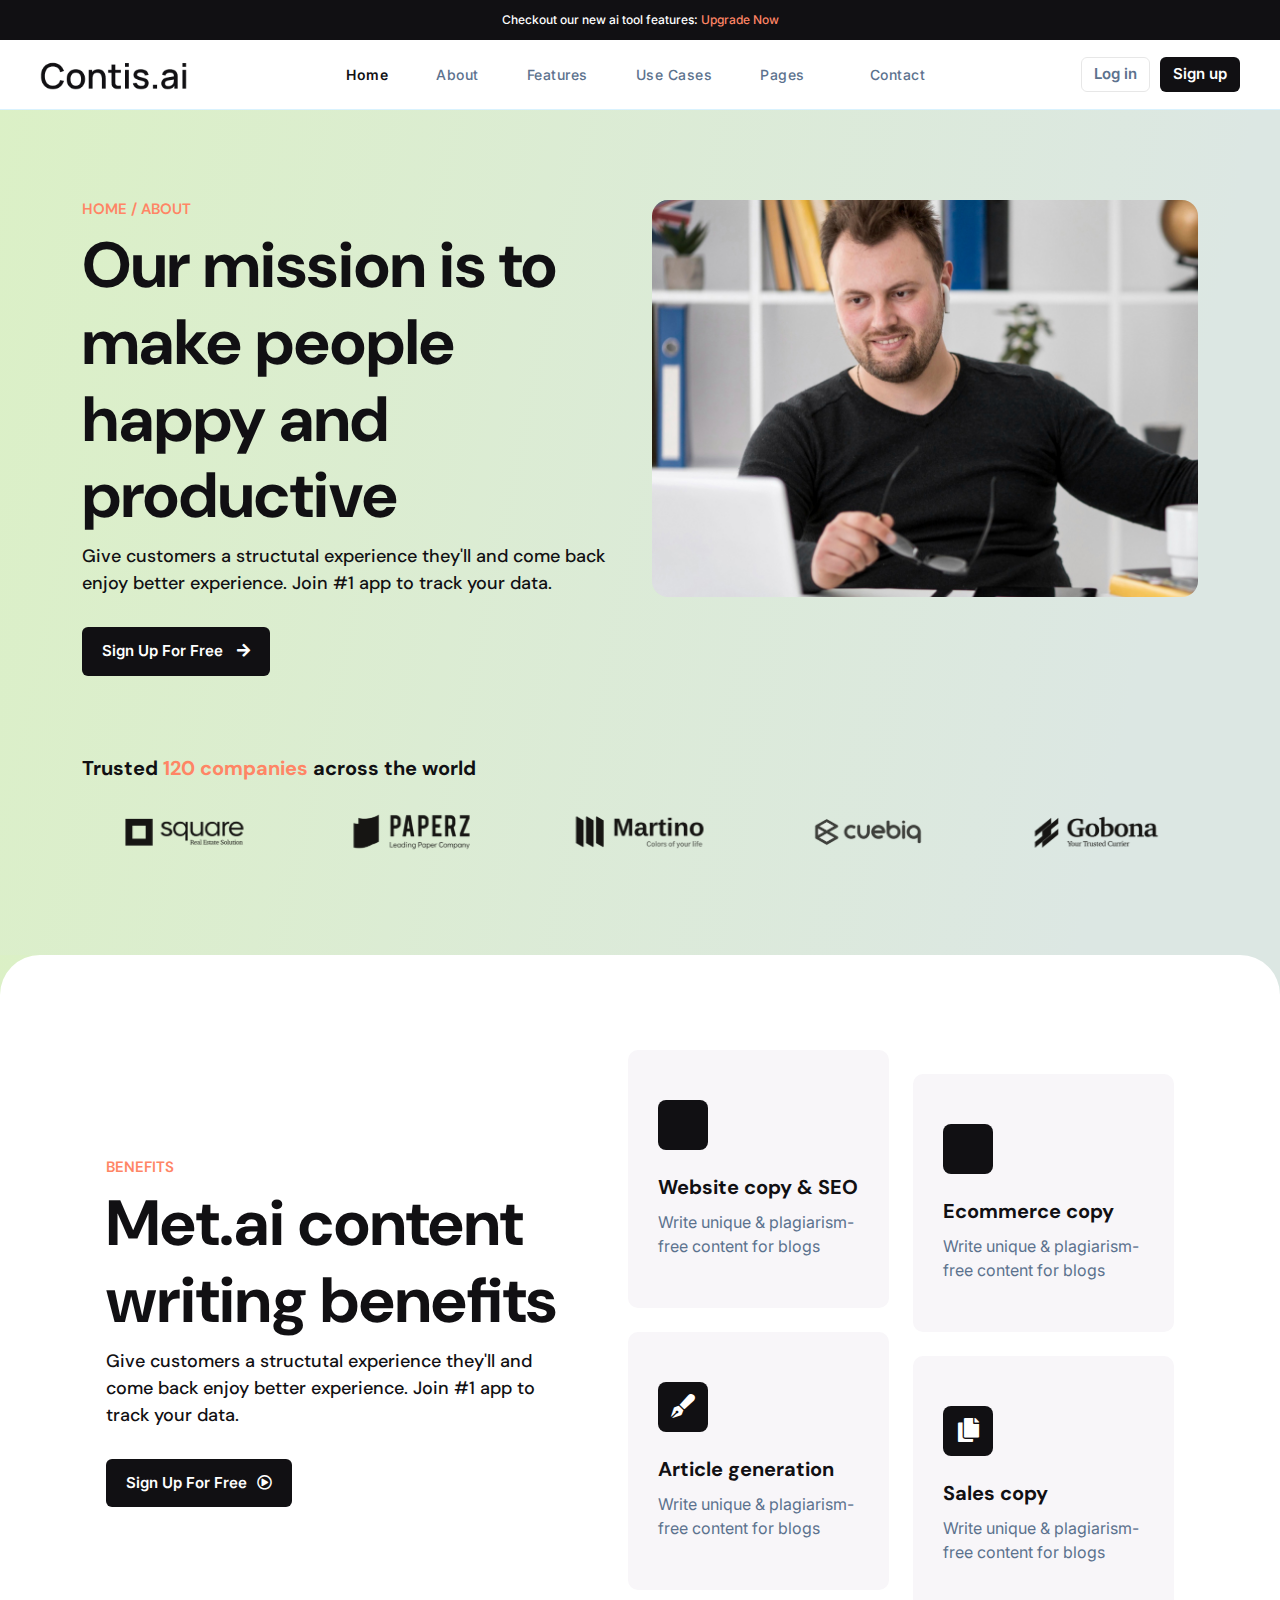
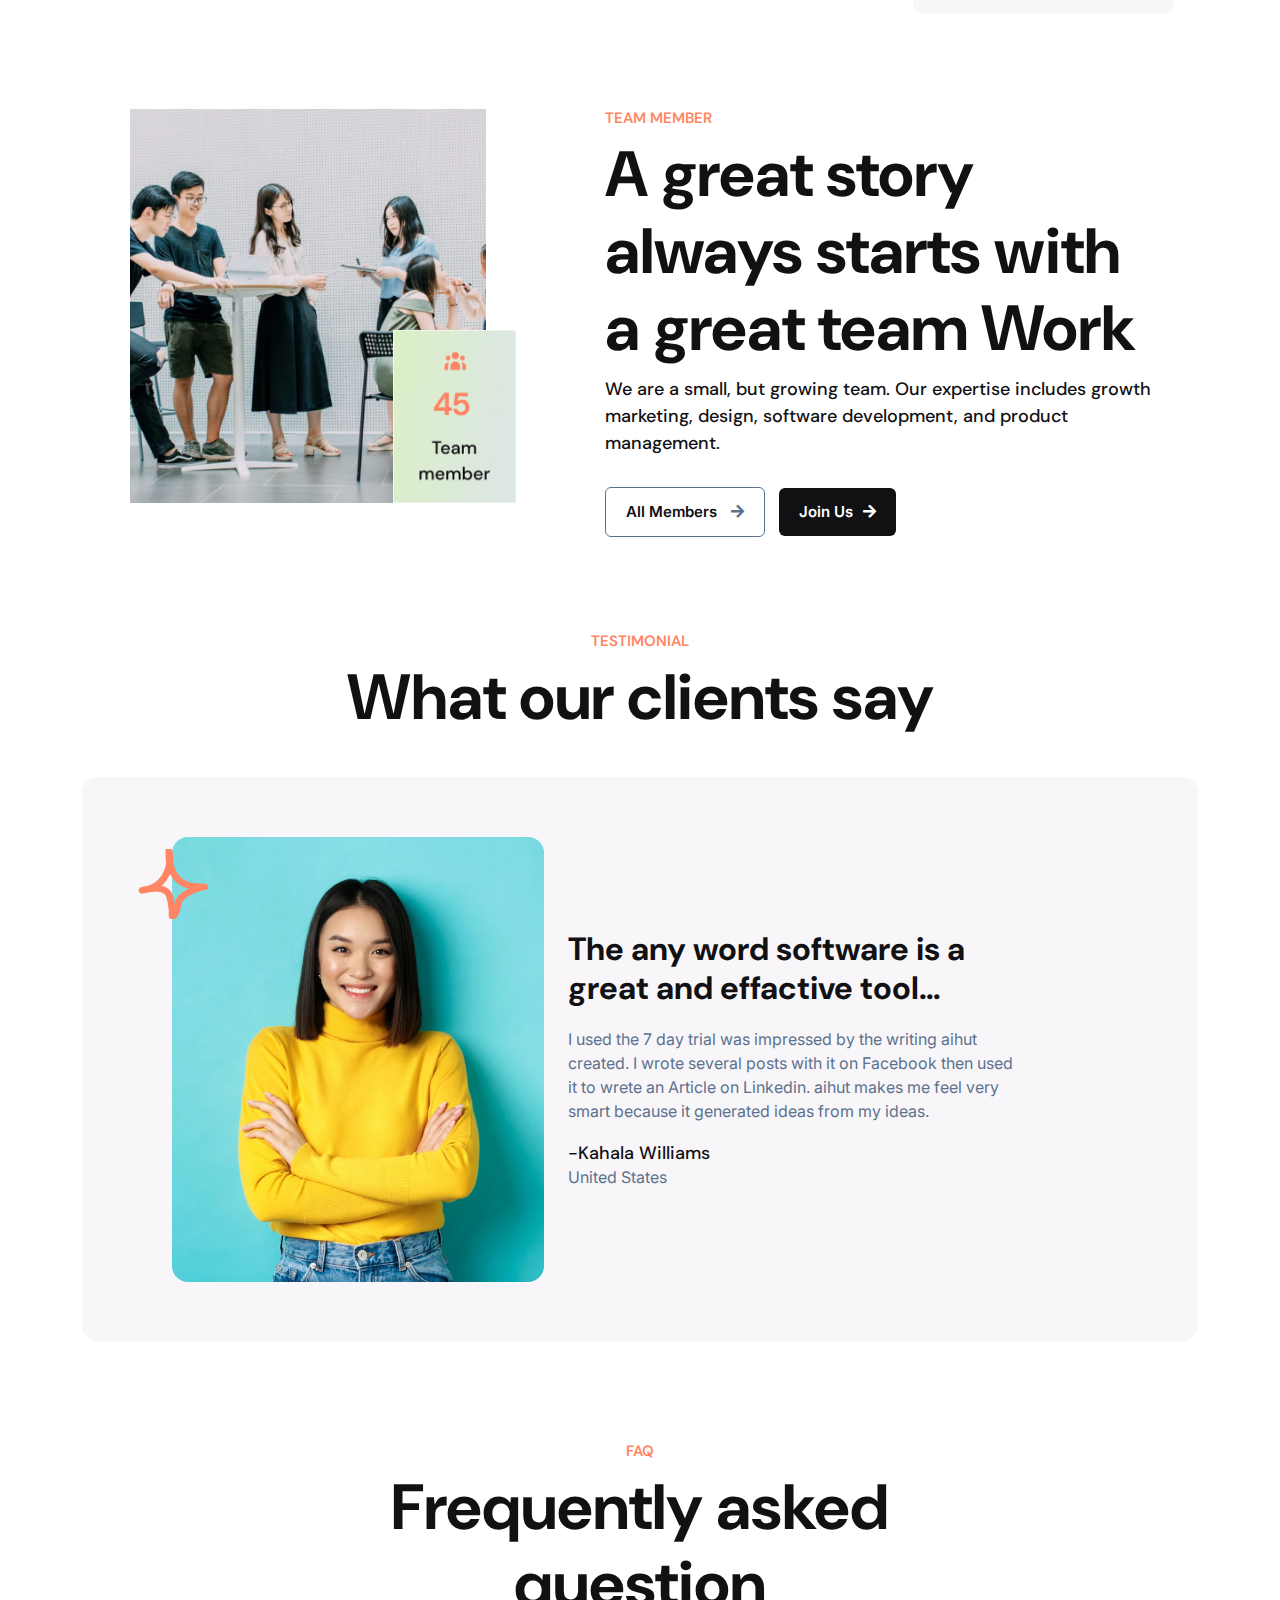
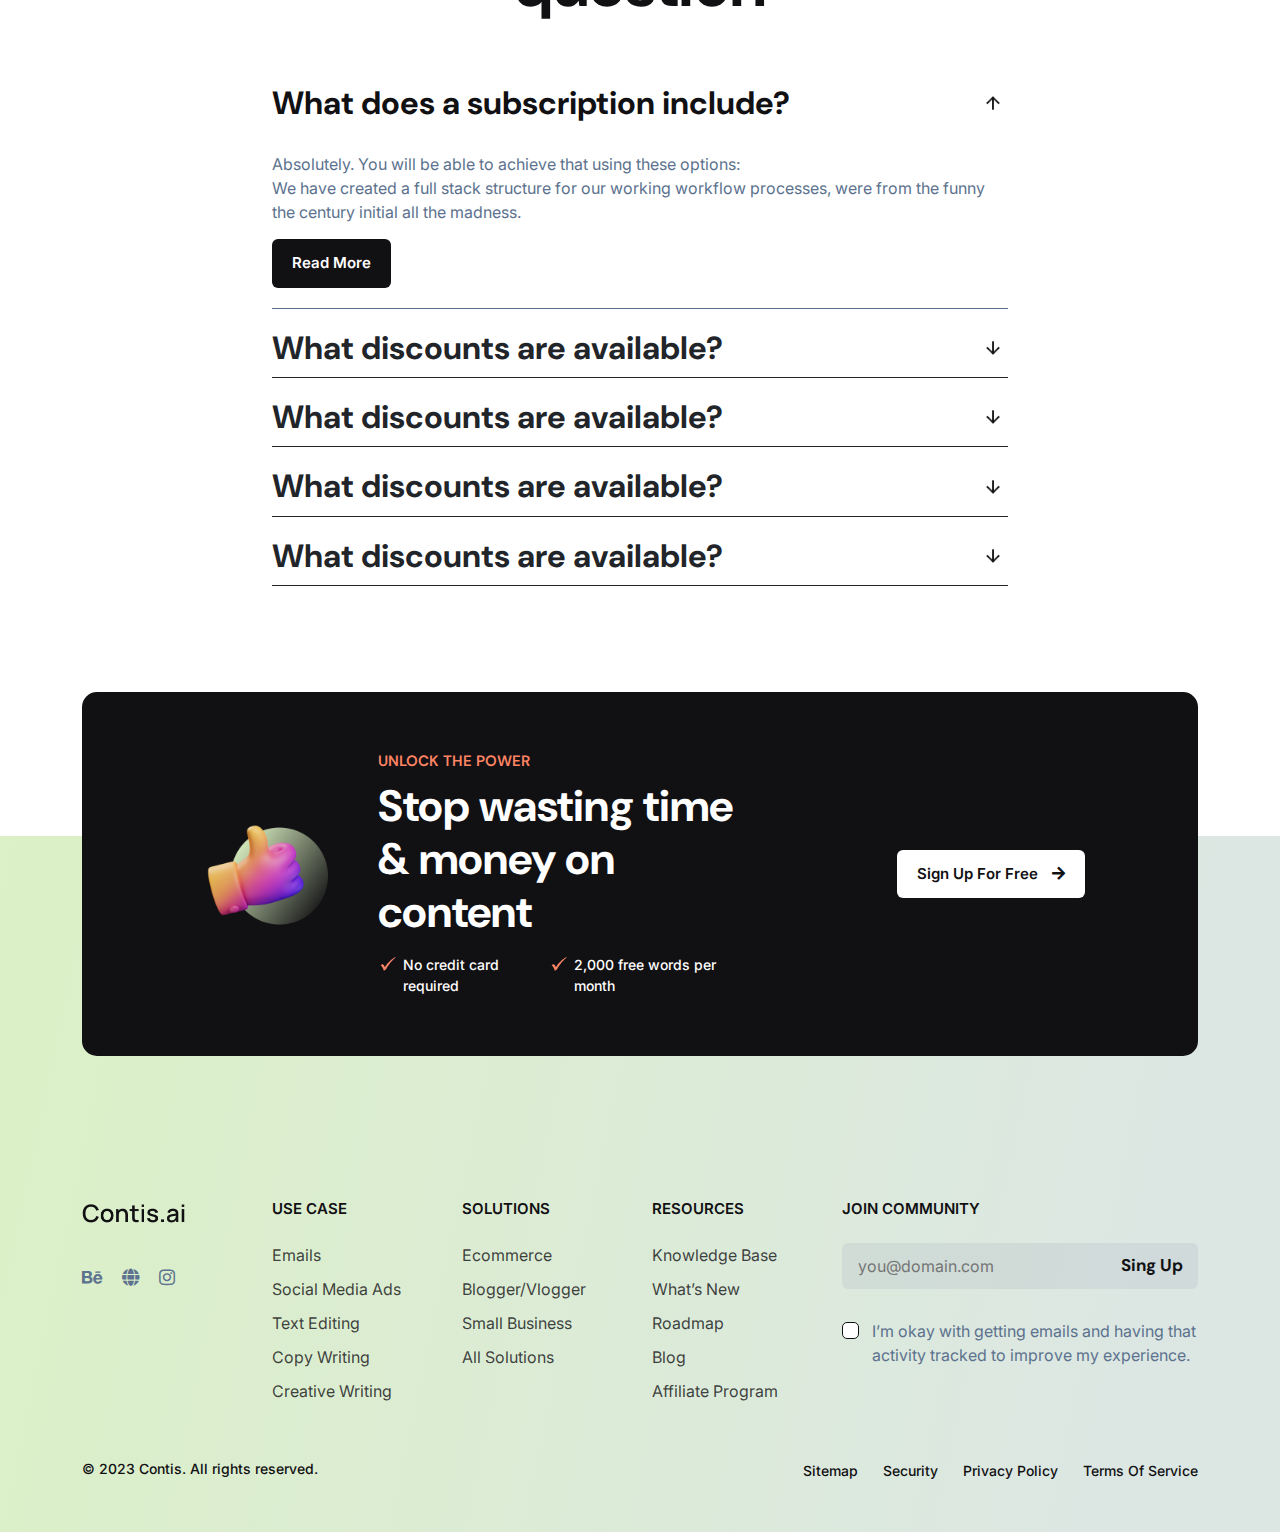
==== about.html @ 0cc750eb "blog details" ====
<!DOCTYPE html>
<html lang="en">

<head>
    <meta charset="UTF-8">
    <meta name="viewport"
        content="width=device-width, initial-scale=1.0, maximum-scale=1.0, minimum-scale=1.0, user-scalable=no, target-densityDpi=device-dpi" />
    <title>Contis - AI Content Writing HTML Template</title>
    <link rel="icon" type="image/png" href="images/favicon.jpg">
    <link rel="stylesheet" href="css/all.min.css">
    <link rel="stylesheet" href="css/bootstrap.min.css">

    <link rel="stylesheet" href="css/spacing.css">
    <link rel="stylesheet" href="css/style.css">
    <link rel="stylesheet" href="css/responsive.css">
</head>

<body>

    <!--============================
        TOPBAR START
    ==============================-->
    <section class="tf__topbar">
        <div class="container">
            <div class="row">
                <div class="col-xl-12">
                    <p>Checkout our new ai tool features: <a href="#">Upgrade Now</a></p>
                </div>
            </div>
        </div>
    </section>
    <!--============================
        TOPBAR END
    ==============================-->



    <!--============================
        MAIN MANU START
    ==============================-->
    <nav class="navbar navbar-expand-lg tf__main_menu">
        <a class="navbar-brand" href="index.html"><img src="images/Logo_1.png" alt="logo" class="img-fluid w-100"></a>
        <button class="navbar-toggler" type="button" data-bs-toggle="collapse" data-bs-target="#navbarSupportedContent"
            aria-controls="navbarSupportedContent" aria-expanded="false" aria-label="Toggle navigation">
            <i class="fas fa-bars bar_icon"></i>
        </button>
        <div class="collapse navbar-collapse" id="navbarSupportedContent">
            <ul class="navbar-nav m-auto">
                <li class="nav-item">
                    <a class="nav-link active" aria-current="page" href="index.html">Home</a>
                </li>
                <li class="nav-item">
                    <a class="nav-link" href="#">about</a>
                </li>
                <li class="nav-item">
                    <a class="nav-link" href="#">Features</a>
                </li>
                <li class="nav-item">
                    <a class="nav-link" href="#">Use Cases</a>
                </li>
                <li class="nav-item">
                    <a class="nav-link" href="#">Pages <i class="far fa-plus"></i></a>
                    <ul class="tf__dropdown">
                        <li><a href="#">Blog</a></li>
                        <li><a href="#">Blog</a></li>
                    </ul>
                </li>
                <li class="nav-item">
                    <a class="nav-link" href="#">contact</a>
                </li>
            </ul>
            <ul class="tf__menu_btn d-flex flex-wrap align-items-center">
                <li><a href="#">Log in</a></li>
                <li><a href="#" class="tf__menu_2nd_btn">Sign up</a></li>
            </ul>
        </div>
    </nav>
    <!--============================
        MAIN MANU END
    ==============================-->



    <!--============================
        ABOUT START
    ==============================-->
    <section class="tf__about pt_200 pb_90">
        <div class="container">
            <div class="row">
                <div class="col-xl-6">
                    <div class="tf__common_heading tf__common_heading2">
                        <h6>home / ABOUT</h6>
                        <h2 class="tf__common_heading_color">Our mission is to make people happy and productive</h2>
                        <p>Give customers a structutal experience they'll and come back enjoy better experience.
                            Join #1 app to track your data. </p>
                        <a href="#" class="tf__common_btn">Sign Up for Free <i class="fas fa-arrow-right"></i></a>
                    </div>
                </div>
                <div class="col-xl-6">
                    <div class="tf__about_img">
                        <img src="images/about_img.jpg" alt="about img" class="img-fluid w-100">
                    </div>
                </div>
            </div>
            <div class="tf__brand pt_80">
                <div class="row">
                    <div class="col-xl-12">
                        <div class="tf__brand_heading tf__about_brand_heading">
                            <h6>Trusted <span>120 companies</span> across the world</h6>
                        </div>
                    </div>
                </div>
                <div class="row">
                    <div class="col-xl-2 m-auto">
                        <a href="#" class="tf__brand_img">
                            <img src="images/Brands-1.png" alt="brand name" class="img-fluid w-100">
                        </a>
                    </div>
                    <div class="col-xl-2 m-auto">
                        <a href="#" class="tf__brand_img">
                            <img src="images/Brands-2.png" alt="brand name" class="img-fluid w-100">
                        </a>
                    </div>
                    <div class="col-xl-2 m-auto">
                        <a href="#" class="tf__brand_img">
                            <img src="images/Brands-3.png" alt="brand name" class="img-fluid w-100">
                        </a>
                    </div>
                    <div class="col-xl-2  m-auto">
                        <a href="#" class="tf__brand_img">
                            <img src="images/Brands-4.png" alt="brand name" class="img-fluid w-100">
                        </a>
                    </div>
                    <div class="col-xl-2 m-auto">
                        <a href="#" class="tf__brand_img">
                            <img src="images/Brands-5.png" alt="brand name" class="img-fluid w-100">
                        </a>
                    </div>
                </div>
            </div>
        </div>
    </section>
    <!--============================
        ABOUT END
    ==============================-->



    <!--============================
        BENEFITS START
    ==============================-->
    <section class="tf__benefits">
        <div class="tf___main_benefits pt_95 pb_95">
            <div class="container">
                <div class="row">
                    <div class="col-xl-5 m-auto">
                        <div class="tf__common_heading tf__common_heading2">
                            <h6>BENEFITS</h6>
                            <h2 class="tf__common_heading_color">Met.ai content writing benefits</h2>
                            <p>Give customers a structutal experience they'll and come back enjoy better experience.
                                Join #1 app to track your data. </p>
                            <a href="#" class="tf__common_btn">Sign Up for Free<i class="far fa-play-circle"
                                    aria-hidden="true"></i></a>
                        </div>
                    </div>
                    <div class="col-xl-6 m-auto">
                        <div class="row">
                            <div class="col-xl-6">
                                <div class="tf__single_service tf__single_benifit mb-4">
                                    <span><i class="fas fa-sensor-fire"></i></span>
                                    <a href="#">Website copy & SEO</a>
                                    <p>Write unique & plagiarism- free content for blogs</p>
                                </div>
                                <div class="tf__single_service tf__single_benifit">
                                    <span><i class="fas fa-pen-fancy" aria-hidden="true"></i></span>
                                    <a href="#">Article generation</a>
                                    <p>Write unique & plagiarism- free content for blogs</p>
                                </div>
                            </div>
                            <div class="col-xl-6">
                                <div class="tf__single_service tf__single_benifit mt-4 mb-4">
                                    <span><i class="fas fa-bags-shopping"></i></span>
                                    <a href="#">Ecommerce copy</a>
                                    <p>Write unique & plagiarism- free content for blogs</p>
                                </div>
                                <div class="tf__single_service tf__single_benifit">
                                    <span><i class="fas fa-copy"></i></span>
                                    <a href="#">Sales copy</a>
                                    <p>Write unique & plagiarism- free content for blogs</p>
                                </div>
                            </div>
                        </div>
                    </div>
                </div>
            </div>
        </div>
    </section>
    <!--============================
        BENEFITS END
    ==============================-->



    <!--============================
        TEAM START
    ==============================-->
    <section class="tf__team pb_95">
        <div class="container">
            <div class="row">
                <div class="col-xl-4 mx-auto">
                    <div class="tf__team_img">
                        <img src="images/team_img.jpg" alt="team img" class="img-fluid w-100">
                    </div>

                </div>
                <div class="col-xl-6 mx-auto">
                    <div class="tf__common_heading tf__common_heading2">
                        <h6>team member</h6>
                        <h2 class="tf__common_heading_color">A great story always starts with a great team Work</h2>
                        <p>We are a small, but growing team. Our expertise includes growth marketing, design, software
                            development, and product management.</p>
                        <a href="#" class="tf__common_btn tf__common_btn2 tf__team_btn">all members <i
                                class="fas fa-arrow-right" aria-hidden="true"></i></a>
                        <a href="#" class="tf__common_btn">join us<i class="fas fa-arrow-right"
                                aria-hidden="true"></i></a>
                    </div>
                </div>
            </div>
        </div>
    </section>
    <!--============================
        TEAM END
    ==============================-->



    <!--============================
        TESTIMONIAL START
    ==============================-->
    <section class="tf__testimonial  tf__about_testimonial">
        <div class="container">
            <div class="row">
                <div class="col-xl-8 m-auto">
                    <div class="tf__common_heading">
                        <h6>TESTIMONIAL</h6>
                        <h2 class="tf__common_heading_color">What our clients say</h2>
                    </div>
                </div>
            </div>
            <div class="tf__single_testimonial tf__single_abot_testimonial">
                <div class="row">
                    <div class="col-xl-5">
                        <div class="tf__testimonial_img">
                            <img src="images/testimonial_img.jpg" alt="testimonial" class="img-fluid w-100">
                        </div>
                    </div>
                    <div class="col-xl-6 my-auto">
                        <div class="tf__testimonial_text">
                            <h4>The any word software is a great and effactive tool…</h4>
                            <p>I used the 7 day trial was impressed by the writing aihut created. I wrote several posts
                                with it on Facebook then used it to wrete an Article on Linkedin. aihut makes me feel
                                very smart because it generated ideas from my ideas.</p>

                            <div class="tf__calients_name">
                                <h6>-Kahala Williams</h6>
                                <p>United States</p>
                            </div>
                        </div>
                    </div>
                </div>
            </div>
        </div>
    </section>
    <!--============================
        TESTIMONIAL END
    ==============================-->



    <!--============================
        FAQ START
    ==============================-->
    <section class="tf__faq tf__about_faq pt_100 pb_250">
        <div class="container">
            <div class="row">
                <div class="col-xl-6 m-auto">
                    <div class="tf__common_heading">
                        <h6>faq</h6>
                        <h2 class="tf__common_heading_color">Frequently asked question</h2>
                    </div>
                </div>
            </div>

            <div class="row">
                <div class="col-xl-8 mx-auto">
                    <div class="accordion tf__faq_accordion" id="accordionExample01">
                        <div class="accordion-item">
                            <h2 class="accordion-header" id="headingOne">
                                <button class="accordion-button" type="button" data-bs-toggle="collapse"
                                    data-bs-target="#collapseOne" aria-expanded="true" aria-controls="collapseOne">
                                    What does a subscription include?
                                </button>
                            </h2>
                            <div id="collapseOne" class="accordion-collapse collapse show" aria-labelledby="headingOne"
                                data-bs-parent="#accordionExample01">
                                <div class="accordion-body">
                                    <p>Absolutely. You will be able to achieve that using these options: <br>
                                        We have created a full stack structure for our working workflow processes, were
                                        from
                                        the funny the century initial all the madness.</p>
                                    <a href="#" class="tf__common_btn">Read More</a>
                                </div>
                            </div>
                        </div>
                        <div class="accordion-item">
                            <h2 class="accordion-header" id="headingTwo">
                                <button class="accordion-button collapsed" type="button" data-bs-toggle="collapse"
                                    data-bs-target="#collapseTwo" aria-expanded="false" aria-controls="collapseTwo">
                                    What discounts are available?
                                </button>
                            </h2>
                            <div id="collapseTwo" class="accordion-collapse collapse" aria-labelledby="headingTwo"
                                data-bs-parent="#accordionExample01">
                                <div class="accordion-body">
                                    <p>Absolutely. You will be able to achieve that using these options: <br>
                                        We have created a full stack structure for our working workflow processes, were
                                        from
                                        the funny the century initial all the madness.</p>
                                    <a href="#" class="tf__common_btn">Read More</a>
                                </div>
                            </div>
                        </div>
                        <div class="accordion-item">
                            <h2 class="accordion-header" id="headingThree">
                                <button class="accordion-button collapsed" type="button" data-bs-toggle="collapse"
                                    data-bs-target="#collapseThree" aria-expanded="false" aria-controls="collapseThree">
                                    What discounts are available?
                                </button>
                            </h2>
                            <div id="collapseThree" class="accordion-collapse collapse" aria-labelledby="headingThree"
                                data-bs-parent="#accordionExample01">
                                <div class="accordion-body">
                                    <p>Absolutely. You will be able to achieve that using these options: <br>
                                        We have created a full stack structure for our working workflow processes, were
                                        from
                                        the funny the century initial all the madness.</p>
                                    <a href="#" class="tf__common_btn">Read More</a>
                                </div>
                            </div>
                        </div>
                        <div class="accordion-item">
                            <h2 class="accordion-header" id="headingFour">
                                <button class="accordion-button collapsed" type="button" data-bs-toggle="collapse"
                                    data-bs-target="#collapseFour" aria-expanded="false" aria-controls="collapseFour">
                                    What discounts are available?
                                </button>
                            </h2>
                            <div id="collapseFour" class="accordion-collapse collapse" aria-labelledby="headingFour"
                                data-bs-parent="#accordionExample01">
                                <div class="accordion-body">
                                    <p>Absolutely. You will be able to achieve that using these options: <br>
                                        We have created a full stack structure for our working workflow processes, were
                                        from
                                        the funny the century initial all the madness.</p>
                                    <a href="#" class="tf__common_btn">Read More</a>
                                </div>
                            </div>
                        </div>
                        <div class="accordion-item">
                            <h2 class="accordion-header" id="headingFive">
                                <button class="accordion-button collapsed" type="button" data-bs-toggle="collapse"
                                    data-bs-target="#collapseFive" aria-expanded="false" aria-controls="collapseFive">
                                    What discounts are available?
                                </button>
                            </h2>
                            <div id="collapseFive" class="accordion-collapse collapse" aria-labelledby="headingFive"
                                data-bs-parent="#accordionExample01">
                                <div class="accordion-body">
                                    <p>Absolutely. You will be able to achieve that using these options: <br>
                                        We have created a full stack structure for our working workflow processes, were
                                        from
                                        the funny the century initial all the madness.</p>
                                    <a href="#" class="tf__common_btn">Read More</a>
                                </div>
                            </div>
                        </div>
                    </div>
                </div>
            </div>
        </div>
    </section>
    <!--============================
        FAQ END
    ==============================-->



    <!--============================
        FOOTER START
    ==============================-->
    <section class="tf__footer tf__about_footer">
        <div class="container">
            <div class="row">
                <div class="col-xl-12">
                    <div class="tf__unlock">
                        <div class="row">
                            <div class="col-xl-2 m-auto">
                                <div class="tf__unlock_img">
                                    <img src="images/subscraib_img.png" alt="unlock" class="img-fluid w-100">
                                </div>
                            </div>
                            <div class="col-xl-5 m-auto">
                                <div class="tf__unlock_text">
                                    <div class="tf__common_heading tf__unlock_heading">
                                        <h6>UNLOCK THE POWER</h6>
                                        <h2>Stop wasting time & money on content</h2>
                                    </div>
                                    <ul class="d-flex">
                                        <li>No credit card required</li>
                                        <li>2,000 free words per month</li>
                                    </ul>
                                </div>
                            </div>
                            <div class="col-xl-4 m-auto d-flex justify-content-end">
                                <div class="tf__unlock_btn">
                                    <a href="#" class="tf__common_btn">Sign Up for Free <i
                                            class="fas fa-arrow-right"></i></a>
                                </div>
                            </div>

                        </div>
                    </div>
                </div>
            </div>

            <div class="row">
                <div class="col-xl-2">
                    <div class="tf__footer_left">
                        <a href="index.html" class="tf__footer_logo">
                            <img src="images/Logo_1.png" alt="Contisai" class="img-fluid w-100">
                        </a>
                        <div class="tf__footer_icon d-flex flex-wrap align-items-center">
                            <ul class="d-flex flex-wrap">
                                <li><a href="#"><i class="fab fa-behance"></i></a></li>
                                <li><a href="#"><i class="fas fa-globe"></i></a></li>
                                <li><a href="#"><i class="fab fa-instagram"></i></a></li>

                            </ul>
                        </div>
                    </div>
                </div>
                <div class="col-xl-2">
                    <div class="tf__quick_link">
                        <h5>USE CASE</h5>
                        <ul>
                            <li><a href="#">Emails</a></li>
                            <li><a href="#">Social media Ads</a></li>
                            <li><a href="#">Text editing</a></li>
                            <li><a href="#">Copy writing</a></li>
                            <li><a href="#">Creative writing</a></li>
                        </ul>
                    </div>
                </div>
                <div class="col-xl-2">
                    <div class="tf__quick_link">
                        <h5>solutions</h5>
                        <ul>
                            <li><a href="#">Ecommerce</a></li>
                            <li><a href="#">Blogger/Vlogger</a></li>
                            <li><a href="#">Small business</a></li>
                            <li><a href="#">All solutions</a></li>
                        </ul>
                    </div>
                </div>
                <div class="col-xl-2">
                    <div class="tf__quick_link">
                        <h5>RESOURCES</h5>
                        <ul>
                            <li><a href="#">Knowledge base</a></li>
                            <li><a href="#">What’s new</a></li>
                            <li><a href="#">Roadmap</a></li>
                            <li><a href="#">Blog</a></li>
                            <li><a href="#">Affiliate program</a></li>
                        </ul>
                    </div>
                </div>
                <div class="col-xl-4 mx-auto">
                    <div class="tf__address">
                        <h5>JOIN COMMUNITY</h5>
                        <div class="tf__footer_singup">
                            <input type="text" placeholder="you@domain.com">
                            <a href="#" class="tf__footer_singup_link">sing up</a>
                        </div>
                        <div class="form-check tf__signup_check_area">
                            <input class="form-check-input" type="checkbox" id="flexCheckDefault">
                            <label class="form-check-label" for="flexCheckDefault">
                                I’m okay with getting emails and having that activity tracked to improve my experience.
                            </label>
                        </div>
                    </div>
                </div>
            </div>

            <div class="row">
                <div class="col-xl-12">
                    <div class="tf__copyright d-flex flex-wrap justify-content-between mt_55 mb_50">
                        <p>© 2023 Contis. All rights reserved.</p>
                        <ul class="d-flex flex-wrap">
                            <li><a href="#">Sitemap</a></li>
                            <li><a href="#">Security</a></li>
                            <li><a href="#">Privacy Policy</a></li>
                            <li><a href="#">Terms of Service</a></li>
                        </ul>
                    </div>
                </div>
            </div>

        </div>
    </section>
    <!--============================
        FOOTER END
    ==============================-->



    <!--jquery library js-->
    <script src="js/jquery-3.7.0.min.js"></script>
    <!--bootstrap js-->
    <script src="js/bootstrap.bundle.min.js"></script>
    <!--font-awesome js-->
    <script src="js/Font-Awesome.js"></script>


    <!--main js-->
    <script src="js/main.js"></script>
</body>

</html>
---- css/spacing.css ----
/**
 * File Type: Custom Spacing (margin and padding) classes
 * Author: Mahamudul Hassan Sazal
 * Author Website: http://www.sazalahmed.com
 * Author Email: sazal.web@gmail.com
 */

/* ------------------------------------------ */
/* Margin All */
/* ------------------------------------------ */
.m_0 {
	margin: 0px !important;
}

.m_5 {
	margin: 5px !important;
}

.m_10 {
	margin: 10px !important;
}

.m_15 {
	margin: 15px !important;
}

.m_20 {
	margin: 20px !important;
}

.m_25 {
	margin: 25px !important;
}

.m_30 {
	margin: 30px !important;
}

.m_35 {
	margin: 35px !important;
}

.m_40 {
	margin: 40px !important;
}

.m_45 {
	margin: 45px !important;
}

.m_50 {
	margin: 50px !important;
}

.m_55 {
	margin: 55px !important;
}

.m_60 {
	margin: 60px !important;
}

.m_65 {
	margin: 65px !important;
}

.m_70 {
	margin: 70px !important;
}

.m_75 {
	margin: 75px !important;
}

.m_80 {
	margin: 80px !important;
}

.m_85 {
	margin: 85px !important;
}

.m_90 {
	margin: 90px !important;
}

.m_95 {
	margin: 95px !important;
}

.m_100 {
	margin: 100px !important;
}

.m_105 {
	margin: 105px !important;
}

.m_110 {
	margin: 110px !important;
}

.m_115 {
	margin: 115px !important;
}

.m_120 {
	margin: 120px !important;
}

.m_125 {
	margin: 125px !important;
}

.m_130 {
	margin: 130px !important;
}

.m_135 {
	margin: 135px !important;
}

.m_140 {
	margin: 140px !important;
}

.m_145 {
	margin: 145px !important;
}

.m_150 {
	margin: 150px !important;
}

.m_155 {
	margin: 155px !important;
}

.m_160 {
	margin: 160px !important;
}

.m_165 {
	margin: 165px !important;
}

.m_170 {
	margin: 170px !important;
}

.m_175 {
	margin: 175px !important;
}

.m_180 {
	margin: 180px !important;
}

.m_185 {
	margin: 185px !important;
}

.m_190 {
	margin: 190px !important;
}

.m_195 {
	margin: 195px !important;
}

.m_200 {
	margin: 200px !important;
}

.m_205 {
	margin: 205px !important;
}

.m_210 {
	margin: 210px !important;
}

.m_215 {
	margin: 215px !important;
}

.m_220 {
	margin: 220px !important;
}

.m_225 {
	margin: 225px !important;
}

.m_230 {
	margin: 230px !important;
}

.m_235 {
	margin: 235px !important;
}

.m_240 {
	margin: 240px !important;
}

.m_245 {
	margin: 245px !important;
}

.m_250 {
	margin: 250px !important;
}



/* ------------------------------------------ */
/* Margin Top */
/* ------------------------------------------ */
.mt_0 {
	margin-top: 0px !important;
}

.mt_5 {
	margin-top: 5px !important;
}

.mt_10 {
	margin-top: 10px !important;
}

.mt_15 {
	margin-top: 15px !important;
}

.mt_20 {
	margin-top: 20px !important;
}

.mt_25 {
	margin-top: 25px !important;
}

.mt_30 {
	margin-top: 30px !important;
}

.mt_35 {
	margin-top: 35px !important;
}

.mt_40 {
	margin-top: 40px !important;
}

.mt_45 {
	margin-top: 45px !important;
}

.mt_50 {
	margin-top: 50px !important;
}

.mt_55 {
	margin-top: 55px !important;
}

.mt_60 {
	margin-top: 60px !important;
}

.mt_65 {
	margin-top: 65px !important;
}

.mt_70 {
	margin-top: 70px !important;
}

.mt_75 {
	margin-top: 75px !important;
}

.mt_80 {
	margin-top: 80px !important;
}

.mt_85 {
	margin-top: 85px !important;
}

.mt_90 {
	margin-top: 90px !important;
}

.mt_95 {
	margin-top: 95px !important;
}

.mt_100 {
	margin-top: 100px !important;
}

.mt_105 {
	margin-top: 105px !important;
}

.mt_110 {
	margin-top: 110px !important;
}

.mt_115 {
	margin-top: 115px !important;
}

.mt_120 {
	margin-top: 120px !important;
}

.mt_125 {
	margin-top: 125px !important;
}

.mt_130 {
	margin-top: 130px !important;
}

.mt_135 {
	margin-top: 135px !important;
}

.mt_140 {
	margin-top: 140px !important;
}

.mt_145 {
	margin-top: 145px !important;
}

.mt_150 {
	margin-top: 150px !important;
}

.mt_155 {
	margin-top: 155px !important;
}

.mt_160 {
	margin-top: 160px !important;
}

.mt_165 {
	margin-top: 165px !important;
}

.mt_170 {
	margin-top: 170px !important;
}

.mt_175 {
	margin-top: 175px !important;
}

.mt_180 {
	margin-top: 180px !important;
}

.mt_185 {
	margin-top: 185px !important;
}

.mt_190 {
	margin-top: 190px !important;
}

.mt_195 {
	margin-top: 195px !important;
}

.mt_200 {
	margin-top: 200px !important;
}

.mt_205 {
	margin-top: 205px !important;
}

.mt_210 {
	margin-top: 210px !important;
}

.mt_215 {
	margin-top: 215px !important;
}

.mt_220 {
	margin-top: 220px !important;
}

.mt_225 {
	margin-top: 225px !important;
}

.mt_230 {
	margin-top: 230px !important;
}

.mt_235 {
	margin-top: 235px !important;
}

.mt_240 {
	margin-top: 240px !important;
}

.mt_245 {
	margin-top: 245px !important;
}

.mt_250 {
	margin-top: 250px !important;
}



/* ------------------------------------------ */
/* Margin Bottom */
/* ------------------------------------------ */
.mb_0 {
	margin-bottom: 0px !important;
}

.mb_5 {
	margin-bottom: 5px !important;
}

.mb_10 {
	margin-bottom: 10px !important;
}

.mb_15 {
	margin-bottom: 15px !important;
}

.mb_20 {
	margin-bottom: 20px !important;
}

.mb_25 {
	margin-bottom: 25px !important;
}

.mb_30 {
	margin-bottom: 30px !important;
}

.mb_35 {
	margin-bottom: 35px !important;
}

.mb_40 {
	margin-bottom: 40px !important;
}

.mb_45 {
	margin-bottom: 45px !important;
}

.mb_50 {
	margin-bottom: 50px !important;
}

.mb_55 {
	margin-bottom: 55px !important;
}

.mb_60 {
	margin-bottom: 60px !important;
}

.mb_65 {
	margin-bottom: 65px !important;
}

.mb_70 {
	margin-bottom: 70px !important;
}

.mb_75 {
	margin-bottom: 75px !important;
}

.mb_80 {
	margin-bottom: 80px !important;
}

.mb_85 {
	margin-bottom: 85px !important;
}

.mb_90 {
	margin-bottom: 90px !important;
}

.mb_95 {
	margin-bottom: 95px !important;
}

.mb_100 {
	margin-bottom: 100px !important;
}

.mb_105 {
	margin-bottom: 105px !important;
}

.mb_110 {
	margin-bottom: 110px !important;
}

.mb_115 {
	margin-bottom: 115px !important;
}

.mb_120 {
	margin-bottom: 120px !important;
}

.mb_125 {
	margin-bottom: 125px !important;
}

.mb_130 {
	margin-bottom: 130px !important;
}

.mb_135 {
	margin-bottom: 135px !important;
}

.mb_140 {
	margin-bottom: 140px !important;
}

.mb_145 {
	margin-bottom: 145px !important;
}

.mb_150 {
	margin-bottom: 150px !important;
}

.mb_155 {
	margin-bottom: 155px !important;
}

.mb_160 {
	margin-bottom: 160px !important;
}

.mb_165 {
	margin-bottom: 165px !important;
}

.mb_170 {
	margin-bottom: 170px !important;
}

.mb_175 {
	margin-bottom: 175px !important;
}

.mb_180 {
	margin-bottom: 180px !important;
}

.mb_185 {
	margin-bottom: 185px !important;
}

.mb_190 {
	margin-bottom: 190px !important;
}

.mb_195 {
	margin-bottom: 195px !important;
}

.mb_200 {
	margin-bottom: 200px !important;
}

.mb_205 {
	margin-bottom: 205px !important;
}

.mb_210 {
	margin-bottom: 210px !important;
}

.mb_215 {
	margin-bottom: 215px !important;
}

.mb_220 {
	margin-bottom: 220px !important;
}

.mb_225 {
	margin-bottom: 225px !important;
}

.mb_230 {
	margin-bottom: 230px !important;
}

.mb_235 {
	margin-bottom: 235px !important;
}

.mb_240 {
	margin-bottom: 240px !important;
}

.mb_245 {
	margin-bottom: 245px !important;
}

.mb_250 {
	margin-bottom: 250px !important;
}



/* ------------------------------------------ */
/* Margin Left */
/* ------------------------------------------ */
.ml_0 {
	margin-left: 0px !important;
}

.ml_5 {
	margin-left: 5px !important;
}

.ml_10 {
	margin-left: 10px !important;
}

.ml_15 {
	margin-left: 15px !important;
}

.ml_20 {
	margin-left: 20px !important;
}

.ml_25 {
	margin-left: 25px !important;
}

.ml_30 {
	margin-left: 30px !important;
}

.ml_35 {
	margin-left: 35px !important;
}

.ml_40 {
	margin-left: 40px !important;
}

.ml_45 {
	margin-left: 45px !important;
}

.ml_50 {
	margin-left: 50px !important;
}

.ml_55 {
	margin-left: 55px !important;
}

.ml_60 {
	margin-left: 60px !important;
}

.ml_65 {
	margin-left: 65px !important;
}

.ml_70 {
	margin-left: 70px !important;
}

.ml_75 {
	margin-left: 75px !important;
}

.ml_80 {
	margin-left: 80px !important;
}

.ml_85 {
	margin-left: 85px !important;
}

.ml_90 {
	margin-left: 90px !important;
}

.ml_95 {
	margin-left: 95px !important;
}

.ml_100 {
	margin-left: 100px !important;
}

.ml_105 {
	margin-left: 105px !important;
}

.ml_110 {
	margin-left: 110px !important;
}

.ml_115 {
	margin-left: 115px !important;
}

.ml_120 {
	margin-left: 120px !important;
}

.ml_125 {
	margin-left: 125px !important;
}

.ml_130 {
	margin-left: 130px !important;
}

.ml_135 {
	margin-left: 135px !important;
}

.ml_140 {
	margin-left: 140px !important;
}

.ml_145 {
	margin-left: 145px !important;
}

.ml_150 {
	margin-left: 150px !important;
}

.ml_155 {
	margin-left: 155px !important;
}

.ml_160 {
	margin-left: 160px !important;
}

.ml_165 {
	margin-left: 165px !important;
}

.ml_170 {
	margin-left: 170px !important;
}

.ml_175 {
	margin-left: 175px !important;
}

.ml_180 {
	margin-left: 180px !important;
}

.ml_185 {
	margin-left: 185px !important;
}

.ml_190 {
	margin-left: 190px !important;
}

.ml_195 {
	margin-left: 195px !important;
}

.ml_200 {
	margin-left: 200px !important;
}

.ml_205 {
	margin-left: 205px !important;
}

.ml_210 {
	margin-left: 210px !important;
}

.ml_215 {
	margin-left: 215px !important;
}

.ml_220 {
	margin-left: 220px !important;
}

.ml_225 {
	margin-left: 225px !important;
}

.ml_230 {
	margin-left: 230px !important;
}

.ml_235 {
	margin-left: 235px !important;
}

.ml_240 {
	margin-left: 240px !important;
}

.ml_245 {
	margin-left: 245px !important;
}

.ml_250 {
	margin-left: 250px !important;
}


/* ------------------------------------------ */
/* Margin Right */
/* ------------------------------------------ */
.mr_0 {
	margin-right: 0px !important;
}

.mr_5 {
	margin-right: 5px !important;
}

.mr_10 {
	margin-right: 10px !important;
}

.mr_15 {
	margin-right: 15px !important;
}

.mr_20 {
	margin-right: 20px !important;
}

.mr_25 {
	margin-right: 25px !important;
}

.mr_30 {
	margin-right: 30px !important;
}

.mr_35 {
	margin-right: 35px !important;
}

.mr_40 {
	margin-right: 40px !important;
}

.mr_45 {
	margin-right: 45px !important;
}

.mr_50 {
	margin-right: 50px !important;
}

.mr_55 {
	margin-right: 55px !important;
}

.mr_60 {
	margin-right: 60px !important;
}

.mr_65 {
	margin-right: 65px !important;
}

.mr_70 {
	margin-right: 70px !important;
}

.mr_75 {
	margin-right: 75px !important;
}

.mr_80 {
	margin-right: 80px !important;
}

.mr_85 {
	margin-right: 85px !important;
}

.mr_90 {
	margin-right: 90px !important;
}

.mr_95 {
	margin-right: 95px !important;
}

.mr_100 {
	margin-right: 100px !important;
}

.mr_105 {
	margin-right: 105px !important;
}

.mr_110 {
	margin-right: 110px !important;
}

.mr_115 {
	margin-right: 115px !important;
}

.mr_120 {
	margin-right: 120px !important;
}

.mr_125 {
	margin-right: 125px !important;
}

.mr_130 {
	margin-right: 130px !important;
}

.mr_135 {
	margin-right: 135px !important;
}

.mr_140 {
	margin-right: 140px !important;
}

.mr_145 {
	margin-right: 145px !important;
}

.mr_150 {
	margin-right: 150px !important;
}

.mr_155 {
	margin-right: 155px !important;
}

.mr_160 {
	margin-right: 160px !important;
}

.mr_165 {
	margin-right: 165px !important;
}

.mr_170 {
	margin-right: 170px !important;
}

.mr_175 {
	margin-right: 175px !important;
}

.mr_180 {
	margin-right: 180px !important;
}

.mr_185 {
	margin-right: 185px !important;
}

.mr_190 {
	margin-right: 190px !important;
}

.mr_195 {
	margin-right: 195px !important;
}

.mr_200 {
	margin-right: 200px !important;
}

.mr_205 {
	margin-right: 205px !important;
}

.mr_210 {
	margin-right: 210px !important;
}

.mr_215 {
	margin-right: 215px !important;
}

.mr_220 {
	margin-right: 220px !important;
}

.mr_225 {
	margin-right: 225px !important;
}

.mr_230 {
	margin-right: 230px !important;
}

.mr_235 {
	margin-right: 235px !important;
}

.mr_240 {
	margin-right: 240px !important;
}

.mr_245 {
	margin-right: 245px !important;
}

.mr_250 {
	margin-right: 250px !important;
}





/* ------------------------------------------ */
/* Padding All */
/* ------------------------------------------ */
.p_0 {
	padding: 0px !important;
}

.p_5 {
	padding: 5px !important;
}

.p_10 {
	padding: 10px !important;
}

.p_15 {
	padding: 15px !important;
}

.p_20 {
	padding: 20px !important;
}

.p_25 {
	padding: 25px !important;
}

.p_30 {
	padding: 30px !important;
}

.p_35 {
	padding: 35px !important;
}

.p_40 {
	padding: 40px !important;
}

.p_45 {
	padding: 45px !important;
}

.p_50 {
	padding: 50px !important;
}

.p_55 {
	padding: 55px !important;
}

.p_60 {
	padding: 60px !important;
}

.p_65 {
	padding: 65px !important;
}

.p_70 {
	padding: 70px !important;
}

.p_75 {
	padding: 75px !important;
}

.p_80 {
	padding: 80px !important;
}

.p_85 {
	padding: 85px !important;
}

.p_90 {
	padding: 90px !important;
}

.p_95 {
	padding: 95px !important;
}

.p_100 {
	padding: 100px !important;
}

.p_105 {
	padding: 105px !important;
}

.p_110 {
	padding: 110px !important;
}

.p_115 {
	padding: 115px !important;
}

.p_120 {
	padding: 120px !important;
}

.p_125 {
	padding: 125px !important;
}

.p_130 {
	padding: 130px !important;
}

.p_135 {
	padding: 135px !important;
}

.p_140 {
	padding: 140px !important;
}

.p_145 {
	padding: 145px !important;
}

.p_150 {
	padding: 150px !important;
}

.p_155 {
	padding: 155px !important;
}

.p_160 {
	padding: 160px !important;
}

.p_165 {
	padding: 165px !important;
}

.p_170 {
	padding: 170px !important;
}

.p_175 {
	padding: 175px !important;
}

.p_180 {
	padding: 180px !important;
}

.p_185 {
	padding: 185px !important;
}

.p_190 {
	padding: 190px !important;
}

.p_195 {
	padding: 195px !important;
}

.p_200 {
	padding: 200px !important;
}

.p_205 {
	padding: 205px !important;
}

.p_210 {
	padding: 210px !important;
}

.p_215 {
	padding: 215px !important;
}

.p_220 {
	padding: 220px !important;
}

.p_225 {
	padding: 225px !important;
}

.p_230 {
	padding: 230px !important;
}

.p_235 {
	padding: 235px !important;
}

.p_240 {
	padding: 240px !important;
}

.p_245 {
	padding: 245px !important;
}

.p_250 {
	padding: 250px !important;
}



/* ------------------------------------------ */
/* Padding Top */
/* ------------------------------------------ */
.pt_0 {
	padding-top: 0px !important;
}

.pt_5 {
	padding-top: 5px !important;
}

.pt_10 {
	padding-top: 10px !important;
}

.pt_15 {
	padding-top: 15px !important;
}

.pt_20 {
	padding-top: 20px !important;
}

.pt_25 {
	padding-top: 25px !important;
}

.pt_30 {
	padding-top: 30px !important;
}

.pt_35 {
	padding-top: 35px !important;
}

.pt_40 {
	padding-top: 40px !important;
}

.pt_45 {
	padding-top: 45px !important;
}

.pt_50 {
	padding-top: 50px !important;
}

.pt_55 {
	padding-top: 55px !important;
}

.pt_60 {
	padding-top: 60px !important;
}

.pt_65 {
	padding-top: 65px !important;
}

.pt_70 {
	padding-top: 70px !important;
}

.pt_75 {
	padding-top: 75px !important;
}

.pt_80 {
	padding-top: 80px !important;
}

.pt_85 {
	padding-top: 85px !important;
}

.pt_90 {
	padding-top: 90px !important;
}

.pt_95 {
	padding-top: 95px !important;
}

.pt_100 {
	padding-top: 100px !important;
}

.pt_105 {
	padding-top: 105px !important;
}

.pt_110 {
	padding-top: 110px !important;
}

.pt_115 {
	padding-top: 115px !important;
}

.pt_120 {
	padding-top: 120px !important;
}

.pt_125 {
	padding-top: 125px !important;
}

.pt_130 {
	padding-top: 130px !important;
}

.pt_135 {
	padding-top: 135px !important;
}

.pt_140 {
	padding-top: 140px !important;
}

.pt_145 {
	padding-top: 145px !important;
}

.pt_150 {
	padding-top: 150px !important;
}

.pt_155 {
	padding-top: 155px !important;
}

.pt_160 {
	padding-top: 160px !important;
}

.pt_165 {
	padding-top: 165px !important;
}

.pt_170 {
	padding-top: 170px !important;
}

.pt_175 {
	padding-top: 175px !important;
}

.pt_180 {
	padding-top: 180px !important;
}

.pt_185 {
	padding-top: 185px !important;
}

.pt_190 {
	padding-top: 190px !important;
}

.pt_195 {
	padding-top: 195px !important;
}

.pt_200 {
	padding-top: 200px !important;
}

.pt_205 {
	padding-top: 205px !important;
}

.pt_210 {
	padding-top: 210px !important;
}

.pt_215 {
	padding-top: 215px !important;
}

.pt_220 {
	padding-top: 220px !important;
}

.pt_225 {
	padding-top: 225px !important;
}

.pt_230 {
	padding-top: 230px !important;
}

.pt_235 {
	padding-top: 235px !important;
}

.pt_240 {
	padding-top: 240px !important;
}

.pt_245 {
	padding-top: 245px !important;
}

.pt_250 {
	padding-top: 250px !important;
}



/* ------------------------------------------ */
/* Padding Bottom */
/* ------------------------------------------ */
.pb_0 {
	padding-bottom: 0px !important;
}

.pb_5 {
	padding-bottom: 5px !important;
}

.pb_10 {
	padding-bottom: 10px !important;
}

.pb_15 {
	padding-bottom: 15px !important;
}

.pb_20 {
	padding-bottom: 20px !important;
}

.pb_25 {
	padding-bottom: 25px !important;
}

.pb_30 {
	padding-bottom: 30px !important;
}

.pb_35 {
	padding-bottom: 35px !important;
}

.pb_40 {
	padding-bottom: 40px !important;
}

.pb_45 {
	padding-bottom: 45px !important;
}

.pb_50 {
	padding-bottom: 50px !important;
}

.pb_55 {
	padding-bottom: 55px !important;
}

.pb_60 {
	padding-bottom: 60px !important;
}

.pb_65 {
	padding-bottom: 65px !important;
}

.pb_70 {
	padding-bottom: 70px !important;
}

.pb_75 {
	padding-bottom: 75px !important;
}

.pb_80 {
	padding-bottom: 80px !important;
}

.pb_85 {
	padding-bottom: 85px !important;
}

.pb_90 {
	padding-bottom: 90px !important;
}

.pb_95 {
	padding-bottom: 95px !important;
}

.pb_100 {
	padding-bottom: 100px !important;
}

.pb_105 {
	padding-bottom: 105px !important;
}

.pb_110 {
	padding-bottom: 110px !important;
}

.pb_115 {
	padding-bottom: 115px !important;
}

.pb_120 {
	padding-bottom: 120px !important;
}

.pb_125 {
	padding-bottom: 125px !important;
}

.pb_130 {
	padding-bottom: 130px !important;
}

.pb_135 {
	padding-bottom: 135px !important;
}

.pb_140 {
	padding-bottom: 140px !important;
}

.pb_145 {
	padding-bottom: 145px !important;
}

.pb_150 {
	padding-bottom: 150px !important;
}

.pb_155 {
	padding-bottom: 155px !important;
}

.pb_160 {
	padding-bottom: 160px !important;
}

.pb_165 {
	padding-bottom: 165px !important;
}

.pb_170 {
	padding-bottom: 170px !important;
}

.pb_175 {
	padding-bottom: 175px !important;
}

.pb_180 {
	padding-bottom: 180px !important;
}

.pb_185 {
	padding-bottom: 185px !important;
}

.pb_190 {
	padding-bottom: 190px !important;
}

.pb_195 {
	padding-bottom: 195px !important;
}

.pb_200 {
	padding-bottom: 200px !important;
}

.pb_205 {
	padding-bottom: 205px !important;
}

.pb_210 {
	padding-bottom: 210px !important;
}

.pb_215 {
	padding-bottom: 215px !important;
}

.pb_220 {
	padding-bottom: 220px !important;
}

.pb_225 {
	padding-bottom: 225px !important;
}

.pb_230 {
	padding-bottom: 230px !important;
}

.pb_235 {
	padding-bottom: 235px !important;
}

.pb_240 {
	padding-bottom: 240px !important;
}

.pb_245 {
	padding-bottom: 245px !important;
}

.pb_250 {
	padding-bottom: 250px !important;
}



/* ------------------------------------------ */
/* Padding Left */
/* ------------------------------------------ */
.pl_0 {
	padding-left: 0px !important;
}

.pl_5 {
	padding-left: 5px !important;
}

.pl_10 {
	padding-left: 10px !important;
}

.pl_15 {
	padding-left: 15px !important;
}

.pl_20 {
	padding-left: 20px !important;
}

.pl_25 {
	padding-left: 25px !important;
}

.pl_30 {
	padding-left: 30px !important;
}

.pl_35 {
	padding-left: 35px !important;
}

.pl_40 {
	padding-left: 40px !important;
}

.pl_45 {
	padding-left: 45px !important;
}

.pl_50 {
	padding-left: 50px !important;
}

.pl_55 {
	padding-left: 55px !important;
}

.pl_60 {
	padding-left: 60px !important;
}

.pl_65 {
	padding-left: 65px !important;
}

.pl_70 {
	padding-left: 70px !important;
}

.pl_75 {
	padding-left: 75px !important;
}

.pl_80 {
	padding-left: 80px !important;
}

.pl_85 {
	padding-left: 85px !important;
}

.pl_90 {
	padding-left: 90px !important;
}

.pl_95 {
	padding-left: 95px !important;
}

.pl_100 {
	padding-left: 100px !important;
}

.pl_105 {
	padding-left: 105px !important;
}

.pl_110 {
	padding-left: 110px !important;
}

.pl_115 {
	padding-left: 115px !important;
}

.pl_120 {
	padding-left: 120px !important;
}

.pl_125 {
	padding-left: 125px !important;
}

.pl_130 {
	padding-left: 130px !important;
}

.pl_135 {
	padding-left: 135px !important;
}

.pl_140 {
	padding-left: 140px !important;
}

.pl_145 {
	padding-left: 145px !important;
}

.pl_150 {
	padding-left: 150px !important;
}

.pl_155 {
	padding-left: 155px !important;
}

.pl_160 {
	padding-left: 160px !important;
}

.pl_165 {
	padding-left: 165px !important;
}

.pl_170 {
	padding-left: 170px !important;
}

.pl_175 {
	padding-left: 175px !important;
}

.pl_180 {
	padding-left: 180px !important;
}

.pl_185 {
	padding-left: 185px !important;
}

.pl_190 {
	padding-left: 190px !important;
}

.pl_195 {
	padding-left: 195px !important;
}

.pl_200 {
	padding-left: 200px !important;
}

.pl_205 {
	padding-left: 205px !important;
}

.pl_210 {
	padding-left: 210px !important;
}

.pl_215 {
	padding-left: 215px !important;
}

.pl_220 {
	padding-left: 220px !important;
}

.pl_225 {
	padding-left: 225px !important;
}

.pl_230 {
	padding-left: 230px !important;
}

.pl_235 {
	padding-left: 235px !important;
}

.pl_240 {
	padding-left: 240px !important;
}

.pl_245 {
	padding-left: 245px !important;
}

.pl_250 {
	padding-left: 250px !important;
}


/* ------------------------------------------ */
/* Padding Right */
/* ------------------------------------------ */
.pr_0 {
	padding-right: 0px !important;
}

.pr_5 {
	padding-right: 5px !important;
}

.pr_10 {
	padding-right: 10px !important;
}

.pr_15 {
	padding-right: 15px !important;
}

.pr_20 {
	padding-right: 20px !important;
}

.pr_25 {
	padding-right: 25px !important;
}

.pr_30 {
	padding-right: 30px !important;
}

.pr_35 {
	padding-right: 35px !important;
}

.pr_40 {
	padding-right: 40px !important;
}

.pr_45 {
	padding-right: 45px !important;
}

.pr_50 {
	padding-right: 50px !important;
}

.pr_55 {
	padding-right: 55px !important;
}

.pr_60 {
	padding-right: 60px !important;
}

.pr_65 {
	padding-right: 65px !important;
}

.pr_70 {
	padding-right: 70px !important;
}

.pr_75 {
	padding-right: 75px !important;
}

.pr_80 {
	padding-right: 80px !important;
}

.pr_85 {
	padding-right: 85px !important;
}

.pr_90 {
	padding-right: 90px !important;
}

.pr_95 {
	padding-right: 95px !important;
}

.pr_100 {
	padding-right: 100px !important;
}

.pr_105 {
	padding-right: 105px !important;
}

.pr_110 {
	padding-right: 110px !important;
}

.pr_115 {
	padding-right: 115px !important;
}

.pr_120 {
	padding-right: 120px !important;
}

.pr_125 {
	padding-right: 125px !important;
}

.pr_130 {
	padding-right: 130px !important;
}

.pr_135 {
	padding-right: 135px !important;
}

.pr_140 {
	padding-right: 140px !important;
}

.pr_145 {
	padding-right: 145px !important;
}

.pr_150 {
	padding-right: 150px !important;
}

.pr_155 {
	padding-right: 155px !important;
}

.pr_160 {
	padding-right: 160px !important;
}

.pr_165 {
	padding-right: 165px !important;
}

.pr_170 {
	padding-right: 170px !important;
}

.pr_175 {
	padding-right: 175px !important;
}

.pr_180 {
	padding-right: 180px !important;
}

.pr_185 {
	padding-right: 185px !important;
}

.pr_190 {
	padding-right: 190px !important;
}

.pr_195 {
	padding-right: 195px !important;
}

.pr_200 {
	padding-right: 200px !important;
}

.pr_205 {
	padding-right: 205px !important;
}

.pr_210 {
	padding-right: 210px !important;
}

.pr_215 {
	padding-right: 215px !important;
}

.pr_220 {
	padding-right: 220px !important;
}

.pr_225 {
	padding-right: 225px !important;
}

.pr_230 {
	padding-right: 230px !important;
}

.pr_235 {
	padding-right: 235px !important;
}

.pr_240 {
	padding-right: 240px !important;
}

.pr_245 {
	padding-right: 245px !important;
}

.pr_250 {
	padding-right: 250px !important;
}





/* ------------------------------------------ */
/* For Responsive Layouts */
/* ------------------------------------------ */
@media only screen and (min-width: 1200px) {

	/* ------------------------------------------ */
	/* Margin All */
	/* ------------------------------------------ */
	.lg_m_0 {
		margin: 0px !important;
	}

	.lg_m_5 {
		margin: 5px !important;
	}

	.lg_m_10 {
		margin: 10px !important;
	}

	.lg_m_15 {
		margin: 15px !important;
	}

	.lg_m_20 {
		margin: 20px !important;
	}

	.lg_m_25 {
		margin: 25px !important;
	}

	.lg_m_30 {
		margin: 30px !important;
	}

	.lg_m_35 {
		margin: 35px !important;
	}

	.lg_m_40 {
		margin: 40px !important;
	}

	.lg_m_45 {
		margin: 45px !important;
	}

	.lg_m_50 {
		margin: 50px !important;
	}

	.lg_m_55 {
		margin: 55px !important;
	}

	.lg_m_60 {
		margin: 60px !important;
	}

	.lg_m_65 {
		margin: 65px !important;
	}

	.lg_m_70 {
		margin: 70px !important;
	}

	.lg_m_75 {
		margin: 75px !important;
	}

	.lg_m_80 {
		margin: 80px !important;
	}

	.lg_m_85 {
		margin: 85px !important;
	}

	.lg_m_90 {
		margin: 90px !important;
	}

	.lg_m_95 {
		margin: 95px !important;
	}

	.lg_m_100 {
		margin: 100px !important;
	}

	.lg_m_105 {
		margin: 105px !important;
	}

	.lg_m_110 {
		margin: 110px !important;
	}

	.lg_m_115 {
		margin: 115px !important;
	}

	.lg_m_120 {
		margin: 120px !important;
	}

	.lg_m_125 {
		margin: 125px !important;
	}

	.lg_m_130 {
		margin: 130px !important;
	}

	.lg_m_135 {
		margin: 135px !important;
	}

	.lg_m_140 {
		margin: 140px !important;
	}

	.lg_m_145 {
		margin: 145px !important;
	}

	.lg_m_150 {
		margin: 150px !important;
	}

	.lg_m_155 {
		margin: 155px !important;
	}

	.lg_m_160 {
		margin: 160px !important;
	}

	.lg_m_165 {
		margin: 165px !important;
	}

	.lg_m_170 {
		margin: 170px !important;
	}

	.lg_m_175 {
		margin: 175px !important;
	}

	.lg_m_180 {
		margin: 180px !important;
	}

	.lg_m_185 {
		margin: 185px !important;
	}

	.lg_m_190 {
		margin: 190px !important;
	}

	.lg_m_195 {
		margin: 195px !important;
	}

	.lg_m_200 {
		margin: 200px !important;
	}

	.lg_m_205 {
		margin: 205px !important;
	}

	.lg_m_210 {
		margin: 210px !important;
	}

	.lg_m_215 {
		margin: 215px !important;
	}

	.lg_m_220 {
		margin: 220px !important;
	}

	.lg_m_225 {
		margin: 225px !important;
	}

	.lg_m_230 {
		margin: 230px !important;
	}

	.lg_m_235 {
		margin: 235px !important;
	}

	.lg_m_240 {
		margin: 240px !important;
	}

	.lg_m_245 {
		margin: 245px !important;
	}

	.lg_m_250 {
		margin: 250px !important;
	}



	/* ------------------------------------------ */
	/* Margin Top */
	/* ------------------------------------------ */
	.lg_mt_0 {
		margin-top: 0px !important;
	}

	.lg_mt_5 {
		margin-top: 5px !important;
	}

	.lg_mt_10 {
		margin-top: 10px !important;
	}

	.lg_mt_15 {
		margin-top: 15px !important;
	}

	.lg_mt_20 {
		margin-top: 20px !important;
	}

	.lg_mt_25 {
		margin-top: 25px !important;
	}

	.lg_mt_30 {
		margin-top: 30px !important;
	}

	.lg_mt_35 {
		margin-top: 35px !important;
	}

	.lg_mt_40 {
		margin-top: 40px !important;
	}

	.lg_mt_45 {
		margin-top: 45px !important;
	}

	.lg_mt_50 {
		margin-top: 50px !important;
	}

	.lg_mt_55 {
		margin-top: 55px !important;
	}

	.lg_mt_60 {
		margin-top: 60px !important;
	}

	.lg_mt_65 {
		margin-top: 65px !important;
	}

	.lg_mt_70 {
		margin-top: 70px !important;
	}

	.lg_mt_75 {
		margin-top: 75px !important;
	}

	.lg_mt_80 {
		margin-top: 80px !important;
	}

	.lg_mt_85 {
		margin-top: 85px !important;
	}

	.lg_mt_90 {
		margin-top: 90px !important;
	}

	.lg_mt_95 {
		margin-top: 95px !important;
	}

	.lg_mt_100 {
		margin-top: 100px !important;
	}

	.lg_mt_105 {
		margin-top: 105px !important;
	}

	.lg_mt_110 {
		margin-top: 110px !important;
	}

	.lg_mt_115 {
		margin-top: 115px !important;
	}

	.lg_mt_120 {
		margin-top: 120px !important;
	}

	.lg_mt_125 {
		margin-top: 125px !important;
	}

	.lg_mt_130 {
		margin-top: 130px !important;
	}

	.lg_mt_135 {
		margin-top: 135px !important;
	}

	.lg_mt_140 {
		margin-top: 140px !important;
	}

	.lg_mt_145 {
		margin-top: 145px !important;
	}

	.lg_mt_150 {
		margin-top: 150px !important;
	}

	.lg_mt_155 {
		margin-top: 155px !important;
	}

	.lg_mt_160 {
		margin-top: 160px !important;
	}

	.lg_mt_165 {
		margin-top: 165px !important;
	}

	.lg_mt_170 {
		margin-top: 170px !important;
	}

	.lg_mt_175 {
		margin-top: 175px !important;
	}

	.lg_mt_180 {
		margin-top: 180px !important;
	}

	.lg_mt_185 {
		margin-top: 185px !important;
	}

	.lg_mt_190 {
		margin-top: 190px !important;
	}

	.lg_mt_195 {
		margin-top: 195px !important;
	}

	.lg_mt_200 {
		margin-top: 200px !important;
	}

	.lg_mt_205 {
		margin-top: 205px !important;
	}

	.lg_mt_210 {
		margin-top: 210px !important;
	}

	.lg_mt_215 {
		margin-top: 215px !important;
	}

	.lg_mt_220 {
		margin-top: 220px !important;
	}

	.lg_mt_225 {
		margin-top: 225px !important;
	}

	.lg_mt_230 {
		margin-top: 230px !important;
	}

	.lg_mt_235 {
		margin-top: 235px !important;
	}

	.lg_mt_240 {
		margin-top: 240px !important;
	}

	.lg_mt_245 {
		margin-top: 245px !important;
	}

	.lg_mt_250 {
		margin-top: 250px !important;
	}



	/* ------------------------------------------ */
	/* Margin Bottom */
	/* ------------------------------------------ */
	.lg_mb_0 {
		margin-bottom: 0px !important;
	}

	.lg_mb_5 {
		margin-bottom: 5px !important;
	}

	.lg_mb_10 {
		margin-bottom: 10px !important;
	}

	.lg_mb_15 {
		margin-bottom: 15px !important;
	}

	.lg_mb_20 {
		margin-bottom: 20px !important;
	}

	.lg_mb_25 {
		margin-bottom: 25px !important;
	}

	.lg_mb_30 {
		margin-bottom: 30px !important;
	}

	.lg_mb_35 {
		margin-bottom: 35px !important;
	}

	.lg_mb_40 {
		margin-bottom: 40px !important;
	}

	.lg_mb_45 {
		margin-bottom: 45px !important;
	}

	.lg_mb_50 {
		margin-bottom: 50px !important;
	}

	.lg_mb_55 {
		margin-bottom: 55px !important;
	}

	.lg_mb_60 {
		margin-bottom: 60px !important;
	}

	.lg_mb_65 {
		margin-bottom: 65px !important;
	}

	.lg_mb_70 {
		margin-bottom: 70px !important;
	}

	.lg_mb_75 {
		margin-bottom: 75px !important;
	}

	.lg_mb_80 {
		margin-bottom: 80px !important;
	}

	.lg_mb_85 {
		margin-bottom: 85px !important;
	}

	.lg_mb_90 {
		margin-bottom: 90px !important;
	}

	.lg_mb_95 {
		margin-bottom: 95px !important;
	}

	.lg_mb_100 {
		margin-bottom: 100px !important;
	}

	.lg_mb_105 {
		margin-bottom: 105px !important;
	}

	.lg_mb_110 {
		margin-bottom: 110px !important;
	}

	.lg_mb_115 {
		margin-bottom: 115px !important;
	}

	.lg_mb_120 {
		margin-bottom: 120px !important;
	}

	.lg_mb_125 {
		margin-bottom: 125px !important;
	}

	.lg_mb_130 {
		margin-bottom: 130px !important;
	}

	.lg_mb_135 {
		margin-bottom: 135px !important;
	}

	.lg_mb_140 {
		margin-bottom: 140px !important;
	}

	.lg_mb_145 {
		margin-bottom: 145px !important;
	}

	.lg_mb_150 {
		margin-bottom: 150px !important;
	}

	.lg_mb_155 {
		margin-bottom: 155px !important;
	}

	.lg_mb_160 {
		margin-bottom: 160px !important;
	}

	.lg_mb_165 {
		margin-bottom: 165px !important;
	}

	.lg_mb_170 {
		margin-bottom: 170px !important;
	}

	.lg_mb_175 {
		margin-bottom: 175px !important;
	}

	.lg_mb_180 {
		margin-bottom: 180px !important;
	}

	.lg_mb_185 {
		margin-bottom: 185px !important;
	}

	.lg_mb_190 {
		margin-bottom: 190px !important;
	}

	.lg_mb_195 {
		margin-bottom: 195px !important;
	}

	.lg_mb_200 {
		margin-bottom: 200px !important;
	}

	.lg_mb_205 {
		margin-bottom: 205px !important;
	}

	.lg_mb_210 {
		margin-bottom: 210px !important;
	}

	.lg_mb_215 {
		margin-bottom: 215px !important;
	}

	.lg_mb_220 {
		margin-bottom: 220px !important;
	}

	.lg_mb_225 {
		margin-bottom: 225px !important;
	}

	.lg_mb_230 {
		margin-bottom: 230px !important;
	}

	.lg_mb_235 {
		margin-bottom: 235px !important;
	}

	.lg_mb_240 {
		margin-bottom: 240px !important;
	}

	.lg_mb_245 {
		margin-bottom: 245px !important;
	}

	.lg_mb_250 {
		margin-bottom: 250px !important;
	}



	/* ------------------------------------------ */
	/* Margin Left */
	/* ------------------------------------------ */
	.lg_ml_0 {
		margin-left: 0px !important;
	}

	.lg_ml_5 {
		margin-left: 5px !important;
	}

	.lg_ml_10 {
		margin-left: 10px !important;
	}

	.lg_ml_15 {
		margin-left: 15px !important;
	}

	.lg_ml_20 {
		margin-left: 20px !important;
	}

	.lg_ml_25 {
		margin-left: 25px !important;
	}

	.lg_ml_30 {
		margin-left: 30px !important;
	}

	.lg_ml_35 {
		margin-left: 35px !important;
	}

	.lg_ml_40 {
		margin-left: 40px !important;
	}

	.lg_ml_45 {
		margin-left: 45px !important;
	}

	.lg_ml_50 {
		margin-left: 50px !important;
	}

	.lg_ml_55 {
		margin-left: 55px !important;
	}

	.lg_ml_60 {
		margin-left: 60px !important;
	}

	.lg_ml_65 {
		margin-left: 65px !important;
	}

	.lg_ml_70 {
		margin-left: 70px !important;
	}

	.lg_ml_75 {
		margin-left: 75px !important;
	}

	.lg_ml_80 {
		margin-left: 80px !important;
	}

	.lg_ml_85 {
		margin-left: 85px !important;
	}

	.lg_ml_90 {
		margin-left: 90px !important;
	}

	.lg_ml_95 {
		margin-left: 95px !important;
	}

	.lg_ml_100 {
		margin-left: 100px !important;
	}

	.lg_ml_105 {
		margin-left: 105px !important;
	}

	.lg_ml_110 {
		margin-left: 110px !important;
	}

	.lg_ml_115 {
		margin-left: 115px !important;
	}

	.lg_ml_120 {
		margin-left: 120px !important;
	}

	.lg_ml_125 {
		margin-left: 125px !important;
	}

	.lg_ml_130 {
		margin-left: 130px !important;
	}

	.lg_ml_135 {
		margin-left: 135px !important;
	}

	.lg_ml_140 {
		margin-left: 140px !important;
	}

	.lg_ml_145 {
		margin-left: 145px !important;
	}

	.lg_ml_150 {
		margin-left: 150px !important;
	}

	.lg_ml_155 {
		margin-left: 155px !important;
	}

	.lg_ml_160 {
		margin-left: 160px !important;
	}

	.lg_ml_165 {
		margin-left: 165px !important;
	}

	.lg_ml_170 {
		margin-left: 170px !important;
	}

	.lg_ml_175 {
		margin-left: 175px !important;
	}

	.lg_ml_180 {
		margin-left: 180px !important;
	}

	.lg_ml_185 {
		margin-left: 185px !important;
	}

	.lg_ml_190 {
		margin-left: 190px !important;
	}

	.lg_ml_195 {
		margin-left: 195px !important;
	}

	.lg_ml_200 {
		margin-left: 200px !important;
	}

	.lg_ml_205 {
		margin-left: 205px !important;
	}

	.lg_ml_210 {
		margin-left: 210px !important;
	}

	.lg_ml_215 {
		margin-left: 215px !important;
	}

	.lg_ml_220 {
		margin-left: 220px !important;
	}

	.lg_ml_225 {
		margin-left: 225px !important;
	}

	.lg_ml_230 {
		margin-left: 230px !important;
	}

	.lg_ml_235 {
		margin-left: 235px !important;
	}

	.lg_ml_240 {
		margin-left: 240px !important;
	}

	.lg_ml_245 {
		margin-left: 245px !important;
	}

	.lg_ml_250 {
		margin-left: 250px !important;
	}


	/* ------------------------------------------ */
	/* Margin Right */
	/* ------------------------------------------ */
	.lg_mr_0 {
		margin-right: 0px !important;
	}

	.lg_mr_5 {
		margin-right: 5px !important;
	}

	.lg_mr_10 {
		margin-right: 10px !important;
	}

	.lg_mr_15 {
		margin-right: 15px !important;
	}

	.lg_mr_20 {
		margin-right: 20px !important;
	}

	.lg_mr_25 {
		margin-right: 25px !important;
	}

	.lg_mr_30 {
		margin-right: 30px !important;
	}

	.lg_mr_35 {
		margin-right: 35px !important;
	}

	.lg_mr_40 {
		margin-right: 40px !important;
	}

	.lg_mr_45 {
		margin-right: 45px !important;
	}

	.lg_mr_50 {
		margin-right: 50px !important;
	}

	.lg_mr_55 {
		margin-right: 55px !important;
	}

	.lg_mr_60 {
		margin-right: 60px !important;
	}

	.lg_mr_65 {
		margin-right: 65px !important;
	}

	.lg_mr_70 {
		margin-right: 70px !important;
	}

	.lg_mr_75 {
		margin-right: 75px !important;
	}

	.lg_mr_80 {
		margin-right: 80px !important;
	}

	.lg_mr_85 {
		margin-right: 85px !important;
	}

	.lg_mr_90 {
		margin-right: 90px !important;
	}

	.lg_mr_95 {
		margin-right: 95px !important;
	}

	.lg_mr_100 {
		margin-right: 100px !important;
	}

	.lg_mr_105 {
		margin-right: 105px !important;
	}

	.lg_mr_110 {
		margin-right: 110px !important;
	}

	.lg_mr_115 {
		margin-right: 115px !important;
	}

	.lg_mr_120 {
		margin-right: 120px !important;
	}

	.lg_mr_125 {
		margin-right: 125px !important;
	}

	.lg_mr_130 {
		margin-right: 130px !important;
	}

	.lg_mr_135 {
		margin-right: 135px !important;
	}

	.lg_mr_140 {
		margin-right: 140px !important;
	}

	.lg_mr_145 {
		margin-right: 145px !important;
	}

	.lg_mr_150 {
		margin-right: 150px !important;
	}

	.lg_mr_155 {
		margin-right: 155px !important;
	}

	.lg_mr_160 {
		margin-right: 160px !important;
	}

	.lg_mr_165 {
		margin-right: 165px !important;
	}

	.lg_mr_170 {
		margin-right: 170px !important;
	}

	.lg_mr_175 {
		margin-right: 175px !important;
	}

	.lg_mr_180 {
		margin-right: 180px !important;
	}

	.lg_mr_185 {
		margin-right: 185px !important;
	}

	.lg_mr_190 {
		margin-right: 190px !important;
	}

	.lg_mr_195 {
		margin-right: 195px !important;
	}

	.lg_mr_200 {
		margin-right: 200px !important;
	}

	.lg_mr_205 {
		margin-right: 205px !important;
	}

	.lg_mr_210 {
		margin-right: 210px !important;
	}

	.lg_mr_215 {
		margin-right: 215px !important;
	}

	.lg_mr_220 {
		margin-right: 220px !important;
	}

	.lg_mr_225 {
		margin-right: 225px !important;
	}

	.lg_mr_230 {
		margin-right: 230px !important;
	}

	.lg_mr_235 {
		margin-right: 235px !important;
	}

	.lg_mr_240 {
		margin-right: 240px !important;
	}

	.lg_mr_245 {
		margin-right: 245px !important;
	}

	.lg_mr_250 {
		margin-right: 250px !important;
	}





	/* ------------------------------------------ */
	/* Padding All */
	/* ------------------------------------------ */
	.lg_p_0 {
		padding: 0px !important;
	}

	.lg_p_5 {
		padding: 5px !important;
	}

	.lg_p_10 {
		padding: 10px !important;
	}

	.lg_p_15 {
		padding: 15px !important;
	}

	.lg_p_20 {
		padding: 20px !important;
	}

	.lg_p_25 {
		padding: 25px !important;
	}

	.lg_p_30 {
		padding: 30px !important;
	}

	.lg_p_35 {
		padding: 35px !important;
	}

	.lg_p_40 {
		padding: 40px !important;
	}

	.lg_p_45 {
		padding: 45px !important;
	}

	.lg_p_50 {
		padding: 50px !important;
	}

	.lg_p_55 {
		padding: 55px !important;
	}

	.lg_p_60 {
		padding: 60px !important;
	}

	.lg_p_65 {
		padding: 65px !important;
	}

	.lg_p_70 {
		padding: 70px !important;
	}

	.lg_p_75 {
		padding: 75px !important;
	}

	.lg_p_80 {
		padding: 80px !important;
	}

	.lg_p_85 {
		padding: 85px !important;
	}

	.lg_p_90 {
		padding: 90px !important;
	}

	.lg_p_95 {
		padding: 95px !important;
	}

	.lg_p_100 {
		padding: 100px !important;
	}

	.lg_p_105 {
		padding: 105px !important;
	}

	.lg_p_110 {
		padding: 110px !important;
	}

	.lg_p_115 {
		padding: 115px !important;
	}

	.lg_p_120 {
		padding: 120px !important;
	}

	.lg_p_125 {
		padding: 125px !important;
	}

	.lg_p_130 {
		padding: 130px !important;
	}

	.lg_p_135 {
		padding: 135px !important;
	}

	.lg_p_140 {
		padding: 140px !important;
	}

	.lg_p_145 {
		padding: 145px !important;
	}

	.lg_p_150 {
		padding: 150px !important;
	}

	.lg_p_155 {
		padding: 155px !important;
	}

	.lg_p_160 {
		padding: 160px !important;
	}

	.lg_p_165 {
		padding: 165px !important;
	}

	.lg_p_170 {
		padding: 170px !important;
	}

	.lg_p_175 {
		padding: 175px !important;
	}

	.lg_p_180 {
		padding: 180px !important;
	}

	.lg_p_185 {
		padding: 185px !important;
	}

	.lg_p_190 {
		padding: 190px !important;
	}

	.lg_p_195 {
		padding: 195px !important;
	}

	.lg_p_200 {
		padding: 200px !important;
	}

	.lg_p_205 {
		padding: 205px !important;
	}

	.lg_p_210 {
		padding: 210px !important;
	}

	.lg_p_215 {
		padding: 215px !important;
	}

	.lg_p_220 {
		padding: 220px !important;
	}

	.lg_p_225 {
		padding: 225px !important;
	}

	.lg_p_230 {
		padding: 230px !important;
	}

	.lg_p_235 {
		padding: 235px !important;
	}

	.lg_p_240 {
		padding: 240px !important;
	}

	.lg_p_245 {
		padding: 245px !important;
	}

	.lg_p_250 {
		padding: 250px !important;
	}



	/* ------------------------------------------ */
	/* Padding Top */
	/* ------------------------------------------ */
	.lg_pt_0 {
		padding-top: 0px !important;
	}

	.lg_pt_5 {
		padding-top: 5px !important;
	}

	.lg_pt_10 {
		padding-top: 10px !important;
	}

	.lg_pt_15 {
		padding-top: 15px !important;
	}

	.lg_pt_20 {
		padding-top: 20px !important;
	}

	.lg_pt_25 {
		padding-top: 25px !important;
	}

	.lg_pt_30 {
		padding-top: 30px !important;
	}

	.lg_pt_35 {
		padding-top: 35px !important;
	}

	.lg_pt_40 {
		padding-top: 40px !important;
	}

	.lg_pt_45 {
		padding-top: 45px !important;
	}

	.lg_pt_50 {
		padding-top: 50px !important;
	}

	.lg_pt_55 {
		padding-top: 55px !important;
	}

	.lg_pt_60 {
		padding-top: 60px !important;
	}

	.lg_pt_65 {
		padding-top: 65px !important;
	}

	.lg_pt_70 {
		padding-top: 70px !important;
	}

	.lg_pt_75 {
		padding-top: 75px !important;
	}

	.lg_pt_80 {
		padding-top: 80px !important;
	}

	.lg_pt_85 {
		padding-top: 85px !important;
	}

	.lg_pt_90 {
		padding-top: 90px !important;
	}

	.lg_pt_95 {
		padding-top: 95px !important;
	}

	.lg_pt_100 {
		padding-top: 100px !important;
	}

	.lg_pt_105 {
		padding-top: 105px !important;
	}

	.lg_pt_110 {
		padding-top: 110px !important;
	}

	.lg_pt_115 {
		padding-top: 115px !important;
	}

	.lg_pt_120 {
		padding-top: 120px !important;
	}

	.lg_pt_125 {
		padding-top: 125px !important;
	}

	.lg_pt_130 {
		padding-top: 130px !important;
	}

	.lg_pt_135 {
		padding-top: 135px !important;
	}

	.lg_pt_140 {
		padding-top: 140px !important;
	}

	.lg_pt_145 {
		padding-top: 145px !important;
	}

	.lg_pt_150 {
		padding-top: 150px !important;
	}

	.lg_pt_155 {
		padding-top: 155px !important;
	}

	.lg_pt_160 {
		padding-top: 160px !important;
	}

	.lg_pt_165 {
		padding-top: 165px !important;
	}

	.lg_pt_170 {
		padding-top: 170px !important;
	}

	.lg_pt_175 {
		padding-top: 175px !important;
	}

	.lg_pt_180 {
		padding-top: 180px !important;
	}

	.lg_pt_185 {
		padding-top: 185px !important;
	}

	.lg_pt_190 {
		padding-top: 190px !important;
	}

	.lg_pt_195 {
		padding-top: 195px !important;
	}

	.lg_pt_200 {
		padding-top: 200px !important;
	}

	.lg_pt_205 {
		padding-top: 205px !important;
	}

	.lg_pt_210 {
		padding-top: 210px !important;
	}

	.lg_pt_215 {
		padding-top: 215px !important;
	}

	.lg_pt_220 {
		padding-top: 220px !important;
	}

	.lg_pt_225 {
		padding-top: 225px !important;
	}

	.lg_pt_230 {
		padding-top: 230px !important;
	}

	.lg_pt_235 {
		padding-top: 235px !important;
	}

	.lg_pt_240 {
		padding-top: 240px !important;
	}

	.lg_pt_245 {
		padding-top: 245px !important;
	}

	.lg_pt_250 {
		padding-top: 250px !important;
	}


	/* ------------------------------------------ */
	/* Padding Bottom */
	/* ------------------------------------------ */
	.lg_pb_0 {
		padding-bottom: 0px !important;
	}

	.lg_pb_5 {
		padding-bottom: 5px !important;
	}

	.lg_pb_10 {
		padding-bottom: 10px !important;
	}

	.lg_pb_15 {
		padding-bottom: 15px !important;
	}

	.lg_pb_20 {
		padding-bottom: 20px !important;
	}

	.lg_pb_25 {
		padding-bottom: 25px !important;
	}

	.lg_pb_30 {
		padding-bottom: 30px !important;
	}

	.lg_pb_35 {
		padding-bottom: 35px !important;
	}

	.lg_pb_40 {
		padding-bottom: 40px !important;
	}

	.lg_pb_45 {
		padding-bottom: 45px !important;
	}

	.lg_pb_50 {
		padding-bottom: 50px !important;
	}

	.lg_pb_55 {
		padding-bottom: 55px !important;
	}

	.lg_pb_60 {
		padding-bottom: 60px !important;
	}

	.lg_pb_65 {
		padding-bottom: 65px !important;
	}

	.lg_pb_70 {
		padding-bottom: 70px !important;
	}

	.lg_pb_75 {
		padding-bottom: 75px !important;
	}

	.lg_pb_80 {
		padding-bottom: 80px !important;
	}

	.lg_pb_85 {
		padding-bottom: 85px !important;
	}

	.lg_pb_90 {
		padding-bottom: 90px !important;
	}

	.lg_pb_95 {
		padding-bottom: 95px !important;
	}

	.lg_pb_100 {
		padding-bottom: 100px !important;
	}

	.lg_pb_105 {
		padding-bottom: 105px !important;
	}

	.lg_pb_110 {
		padding-bottom: 110px !important;
	}

	.lg_pb_115 {
		padding-bottom: 115px !important;
	}

	.lg_pb_120 {
		padding-bottom: 120px !important;
	}

	.lg_pb_125 {
		padding-bottom: 125px !important;
	}

	.lg_pb_130 {
		padding-bottom: 130px !important;
	}

	.lg_pb_135 {
		padding-bottom: 135px !important;
	}

	.lg_pb_140 {
		padding-bottom: 140px !important;
	}

	.lg_pb_145 {
		padding-bottom: 145px !important;
	}

	.lg_pb_150 {
		padding-bottom: 150px !important;
	}

	.lg_pb_155 {
		padding-bottom: 155px !important;
	}

	.lg_pb_160 {
		padding-bottom: 160px !important;
	}

	.lg_pb_165 {
		padding-bottom: 165px !important;
	}

	.lg_pb_170 {
		padding-bottom: 170px !important;
	}

	.lg_pb_175 {
		padding-bottom: 175px !important;
	}

	.lg_pb_180 {
		padding-bottom: 180px !important;
	}

	.lg_pb_185 {
		padding-bottom: 185px !important;
	}

	.lg_pb_190 {
		padding-bottom: 190px !important;
	}

	.lg_pb_195 {
		padding-bottom: 195px !important;
	}

	.lg_pb_200 {
		padding-bottom: 200px !important;
	}

	.lg_pb_205 {
		padding-bottom: 205px !important;
	}

	.lg_pb_210 {
		padding-bottom: 210px !important;
	}

	.lg_pb_215 {
		padding-bottom: 215px !important;
	}

	.lg_pb_220 {
		padding-bottom: 220px !important;
	}

	.lg_pb_225 {
		padding-bottom: 225px !important;
	}

	.lg_pb_230 {
		padding-bottom: 230px !important;
	}

	.lg_pb_235 {
		padding-bottom: 235px !important;
	}

	.lg_pb_240 {
		padding-bottom: 240px !important;
	}

	.lg_pb_245 {
		padding-bottom: 245px !important;
	}

	.lg_pb_250 {
		padding-bottom: 250px !important;
	}



	/* ------------------------------------------ */
	/* Padding Left */
	/* ------------------------------------------ */
	.lg_pl_0 {
		padding-left: 0px !important;
	}

	.lg_pl_5 {
		padding-left: 5px !important;
	}

	.lg_pl_10 {
		padding-left: 10px !important;
	}

	.lg_pl_15 {
		padding-left: 15px !important;
	}

	.lg_pl_20 {
		padding-left: 20px !important;
	}

	.lg_pl_25 {
		padding-left: 25px !important;
	}

	.lg_pl_30 {
		padding-left: 30px !important;
	}

	.lg_pl_35 {
		padding-left: 35px !important;
	}

	.lg_pl_40 {
		padding-left: 40px !important;
	}

	.lg_pl_45 {
		padding-left: 45px !important;
	}

	.lg_pl_50 {
		padding-left: 50px !important;
	}

	.lg_pl_55 {
		padding-left: 55px !important;
	}

	.lg_pl_60 {
		padding-left: 60px !important;
	}

	.lg_pl_65 {
		padding-left: 65px !important;
	}

	.lg_pl_70 {
		padding-left: 70px !important;
	}

	.lg_pl_75 {
		padding-left: 75px !important;
	}

	.lg_pl_80 {
		padding-left: 80px !important;
	}

	.lg_pl_85 {
		padding-left: 85px !important;
	}

	.lg_pl_90 {
		padding-left: 90px !important;
	}

	.lg_pl_95 {
		padding-left: 95px !important;
	}

	.lg_pl_100 {
		padding-left: 100px !important;
	}

	.lg_pl_105 {
		padding-left: 105px !important;
	}

	.lg_pl_110 {
		padding-left: 110px !important;
	}

	.lg_pl_115 {
		padding-left: 115px !important;
	}

	.lg_pl_120 {
		padding-left: 120px !important;
	}

	.lg_pl_125 {
		padding-left: 125px !important;
	}

	.lg_pl_130 {
		padding-left: 130px !important;
	}

	.lg_pl_135 {
		padding-left: 135px !important;
	}

	.lg_pl_140 {
		padding-left: 140px !important;
	}

	.lg_pl_145 {
		padding-left: 145px !important;
	}

	.lg_pl_150 {
		padding-left: 150px !important;
	}

	.lg_pl_155 {
		padding-left: 155px !important;
	}

	.lg_pl_160 {
		padding-left: 160px !important;
	}

	.lg_pl_165 {
		padding-left: 165px !important;
	}

	.lg_pl_170 {
		padding-left: 170px !important;
	}

	.lg_pl_175 {
		padding-left: 175px !important;
	}

	.lg_pl_180 {
		padding-left: 180px !important;
	}

	.lg_pl_185 {
		padding-left: 185px !important;
	}

	.lg_pl_190 {
		padding-left: 190px !important;
	}

	.lg_pl_195 {
		padding-left: 195px !important;
	}

	.lg_pl_200 {
		padding-left: 200px !important;
	}

	.lg_pl_205 {
		padding-left: 205px !important;
	}

	.lg_pl_210 {
		padding-left: 210px !important;
	}

	.lg_pl_215 {
		padding-left: 215px !important;
	}

	.lg_pl_220 {
		padding-left: 220px !important;
	}

	.lg_pl_225 {
		padding-left: 225px !important;
	}

	.lg_pl_230 {
		padding-left: 230px !important;
	}

	.lg_pl_235 {
		padding-left: 235px !important;
	}

	.lg_pl_240 {
		padding-left: 240px !important;
	}

	.lg_pl_245 {
		padding-left: 245px !important;
	}

	.lg_pl_250 {
		padding-left: 250px !important;
	}


	/* ------------------------------------------ */
	/* Padding Right */
	/* ------------------------------------------ */
	.lg_pr_0 {
		padding-right: 0px !important;
	}

	.lg_pr_5 {
		padding-right: 5px !important;
	}

	.lg_pr_10 {
		padding-right: 10px !important;
	}

	.lg_pr_15 {
		padding-right: 15px !important;
	}

	.lg_pr_20 {
		padding-right: 20px !important;
	}

	.lg_pr_25 {
		padding-right: 25px !important;
	}

	.lg_pr_30 {
		padding-right: 30px !important;
	}

	.lg_pr_35 {
		padding-right: 35px !important;
	}

	.lg_pr_40 {
		padding-right: 40px !important;
	}

	.lg_pr_45 {
		padding-right: 45px !important;
	}

	.lg_pr_50 {
		padding-right: 50px !important;
	}

	.lg_pr_55 {
		padding-right: 55px !important;
	}

	.lg_pr_60 {
		padding-right: 60px !important;
	}

	.lg_pr_65 {
		padding-right: 65px !important;
	}

	.lg_pr_70 {
		padding-right: 70px !important;
	}

	.lg_pr_75 {
		padding-right: 75px !important;
	}

	.lg_pr_80 {
		padding-right: 80px !important;
	}

	.lg_pr_85 {
		padding-right: 85px !important;
	}

	.lg_pr_90 {
		padding-right: 90px !important;
	}

	.lg_pr_95 {
		padding-right: 95px !important;
	}

	.lg_pr_100 {
		padding-right: 100px !important;
	}

	.lg_pr_105 {
		padding-right: 105px !important;
	}

	.lg_pr_110 {
		padding-right: 110px !important;
	}

	.lg_pr_115 {
		padding-right: 115px !important;
	}

	.lg_pr_120 {
		padding-right: 120px !important;
	}

	.lg_pr_125 {
		padding-right: 125px !important;
	}

	.lg_pr_130 {
		padding-right: 130px !important;
	}

	.lg_pr_135 {
		padding-right: 135px !important;
	}

	.lg_pr_140 {
		padding-right: 140px !important;
	}

	.lg_pr_145 {
		padding-right: 145px !important;
	}

	.lg_pr_150 {
		padding-right: 150px !important;
	}

	.lg_pr_155 {
		padding-right: 155px !important;
	}

	.lg_pr_160 {
		padding-right: 160px !important;
	}

	.lg_pr_165 {
		padding-right: 165px !important;
	}

	.lg_pr_170 {
		padding-right: 170px !important;
	}

	.lg_pr_175 {
		padding-right: 175px !important;
	}

	.lg_pr_180 {
		padding-right: 180px !important;
	}

	.lg_pr_185 {
		padding-right: 185px !important;
	}

	.lg_pr_190 {
		padding-right: 190px !important;
	}

	.lg_pr_195 {
		padding-right: 195px !important;
	}

	.lg_pr_200 {
		padding-right: 200px !important;
	}

	.lg_pr_205 {
		padding-right: 205px !important;
	}

	.lg_pr_210 {
		padding-right: 210px !important;
	}

	.lg_pr_215 {
		padding-right: 215px !important;
	}

	.lg_pr_220 {
		padding-right: 220px !important;
	}

	.lg_pr_225 {
		padding-right: 225px !important;
	}

	.lg_pr_230 {
		padding-right: 230px !important;
	}

	.lg_pr_235 {
		padding-right: 235px !important;
	}

	.lg_pr_240 {
		padding-right: 240px !important;
	}

	.lg_pr_245 {
		padding-right: 245px !important;
	}

	.lg_pr_250 {
		padding-right: 250px !important;
	}
}

@media only screen and (min-width: 992px) and (max-width: 1199px) {

	/* ------------------------------------------ */
	/* Margin All */
	/* ------------------------------------------ */
	.md_m_0 {
		margin: 0px !important;
	}

	.md_m_5 {
		margin: 5px !important;
	}

	.md_m_10 {
		margin: 10px !important;
	}

	.md_m_15 {
		margin: 15px !important;
	}

	.md_m_20 {
		margin: 20px !important;
	}

	.md_m_25 {
		margin: 25px !important;
	}

	.md_m_30 {
		margin: 30px !important;
	}

	.md_m_35 {
		margin: 35px !important;
	}

	.md_m_40 {
		margin: 40px !important;
	}

	.md_m_45 {
		margin: 45px !important;
	}

	.md_m_50 {
		margin: 50px !important;
	}

	.md_m_55 {
		margin: 55px !important;
	}

	.md_m_60 {
		margin: 60px !important;
	}

	.md_m_65 {
		margin: 65px !important;
	}

	.md_m_70 {
		margin: 70px !important;
	}

	.md_m_75 {
		margin: 75px !important;
	}

	.md_m_80 {
		margin: 80px !important;
	}

	.md_m_85 {
		margin: 85px !important;
	}

	.md_m_90 {
		margin: 90px !important;
	}

	.md_m_95 {
		margin: 95px !important;
	}

	.md_m_100 {
		margin: 100px !important;
	}

	.md_m_105 {
		margin: 105px !important;
	}

	.md_m_110 {
		margin: 110px !important;
	}

	.md_m_115 {
		margin: 115px !important;
	}

	.md_m_120 {
		margin: 120px !important;
	}

	.md_m_125 {
		margin: 125px !important;
	}

	.md_m_130 {
		margin: 130px !important;
	}

	.md_m_135 {
		margin: 135px !important;
	}

	.md_m_140 {
		margin: 140px !important;
	}

	.md_m_145 {
		margin: 145px !important;
	}

	.md_m_150 {
		margin: 150px !important;
	}

	.md_m_155 {
		margin: 155px !important;
	}

	.md_m_160 {
		margin: 160px !important;
	}

	.md_m_165 {
		margin: 165px !important;
	}

	.md_m_170 {
		margin: 170px !important;
	}

	.md_m_175 {
		margin: 175px !important;
	}

	.md_m_180 {
		margin: 180px !important;
	}

	.md_m_185 {
		margin: 185px !important;
	}

	.md_m_190 {
		margin: 190px !important;
	}

	.md_m_195 {
		margin: 195px !important;
	}

	.md_m_200 {
		margin: 200px !important;
	}

	.md_m_205 {
		margin: 205px !important;
	}

	.md_m_210 {
		margin: 210px !important;
	}

	.md_m_215 {
		margin: 215px !important;
	}

	.md_m_220 {
		margin: 220px !important;
	}

	.md_m_225 {
		margin: 225px !important;
	}

	.md_m_230 {
		margin: 230px !important;
	}

	.md_m_235 {
		margin: 235px !important;
	}

	.md_m_240 {
		margin: 240px !important;
	}

	.md_m_245 {
		margin: 245px !important;
	}

	.md_m_250 {
		margin: 250px !important;
	}



	/* ------------------------------------------ */
	/* Margin Top */
	/* ------------------------------------------ */
	.md_mt_0 {
		margin-top: 0px !important;
	}

	.md_mt_5 {
		margin-top: 5px !important;
	}

	.md_mt_10 {
		margin-top: 10px !important;
	}

	.md_mt_15 {
		margin-top: 15px !important;
	}

	.md_mt_20 {
		margin-top: 20px !important;
	}

	.md_mt_25 {
		margin-top: 25px !important;
	}

	.md_mt_30 {
		margin-top: 30px !important;
	}

	.md_mt_35 {
		margin-top: 35px !important;
	}

	.md_mt_40 {
		margin-top: 40px !important;
	}

	.md_mt_45 {
		margin-top: 45px !important;
	}

	.md_mt_50 {
		margin-top: 50px !important;
	}

	.md_mt_55 {
		margin-top: 55px !important;
	}

	.md_mt_60 {
		margin-top: 60px !important;
	}

	.md_mt_65 {
		margin-top: 65px !important;
	}

	.md_mt_70 {
		margin-top: 70px !important;
	}

	.md_mt_75 {
		margin-top: 75px !important;
	}

	.md_mt_80 {
		margin-top: 80px !important;
	}

	.md_mt_85 {
		margin-top: 85px !important;
	}

	.md_mt_90 {
		margin-top: 90px !important;
	}

	.md_mt_95 {
		margin-top: 95px !important;
	}

	.md_mt_100 {
		margin-top: 100px !important;
	}

	.md_mt_105 {
		margin-top: 105px !important;
	}

	.md_mt_110 {
		margin-top: 110px !important;
	}

	.md_mt_115 {
		margin-top: 115px !important;
	}

	.md_mt_120 {
		margin-top: 120px !important;
	}

	.md_mt_125 {
		margin-top: 125px !important;
	}

	.md_mt_130 {
		margin-top: 130px !important;
	}

	.md_mt_135 {
		margin-top: 135px !important;
	}

	.md_mt_140 {
		margin-top: 140px !important;
	}

	.md_mt_145 {
		margin-top: 145px !important;
	}

	.md_mt_150 {
		margin-top: 150px !important;
	}

	.md_mt_155 {
		margin-top: 155px !important;
	}

	.md_mt_160 {
		margin-top: 160px !important;
	}

	.md_mt_165 {
		margin-top: 165px !important;
	}

	.md_mt_170 {
		margin-top: 170px !important;
	}

	.md_mt_175 {
		margin-top: 175px !important;
	}

	.md_mt_180 {
		margin-top: 180px !important;
	}

	.md_mt_185 {
		margin-top: 185px !important;
	}

	.md_mt_190 {
		margin-top: 190px !important;
	}

	.md_mt_195 {
		margin-top: 195px !important;
	}

	.md_mt_200 {
		margin-top: 200px !important;
	}

	.md_mt_205 {
		margin-top: 205px !important;
	}

	.md_mt_210 {
		margin-top: 210px !important;
	}

	.md_mt_215 {
		margin-top: 215px !important;
	}

	.md_mt_220 {
		margin-top: 220px !important;
	}

	.md_mt_225 {
		margin-top: 225px !important;
	}

	.md_mt_230 {
		margin-top: 230px !important;
	}

	.md_mt_235 {
		margin-top: 235px !important;
	}

	.md_mt_240 {
		margin-top: 240px !important;
	}

	.md_mt_245 {
		margin-top: 245px !important;
	}

	.md_mt_250 {
		margin-top: 250px !important;
	}



	/* ------------------------------------------ */
	/* Margin Bottom */
	/* ------------------------------------------ */
	.md_mb_0 {
		margin-bottom: 0px !important;
	}

	.md_mb_5 {
		margin-bottom: 5px !important;
	}

	.md_mb_10 {
		margin-bottom: 10px !important;
	}

	.md_mb_15 {
		margin-bottom: 15px !important;
	}

	.md_mb_20 {
		margin-bottom: 20px !important;
	}

	.md_mb_25 {
		margin-bottom: 25px !important;
	}

	.md_mb_30 {
		margin-bottom: 30px !important;
	}

	.md_mb_35 {
		margin-bottom: 35px !important;
	}

	.md_mb_40 {
		margin-bottom: 40px !important;
	}

	.md_mb_45 {
		margin-bottom: 45px !important;
	}

	.md_mb_50 {
		margin-bottom: 50px !important;
	}

	.md_mb_55 {
		margin-bottom: 55px !important;
	}

	.md_mb_60 {
		margin-bottom: 60px !important;
	}

	.md_mb_65 {
		margin-bottom: 65px !important;
	}

	.md_mb_70 {
		margin-bottom: 70px !important;
	}

	.md_mb_75 {
		margin-bottom: 75px !important;
	}

	.md_mb_80 {
		margin-bottom: 80px !important;
	}

	.md_mb_85 {
		margin-bottom: 85px !important;
	}

	.md_mb_90 {
		margin-bottom: 90px !important;
	}

	.md_mb_95 {
		margin-bottom: 95px !important;
	}

	.md_mb_100 {
		margin-bottom: 100px !important;
	}

	.md_mb_105 {
		margin-bottom: 105px !important;
	}

	.md_mb_110 {
		margin-bottom: 110px !important;
	}

	.md_mb_115 {
		margin-bottom: 115px !important;
	}

	.md_mb_120 {
		margin-bottom: 120px !important;
	}

	.md_mb_125 {
		margin-bottom: 125px !important;
	}

	.md_mb_130 {
		margin-bottom: 130px !important;
	}

	.md_mb_135 {
		margin-bottom: 135px !important;
	}

	.md_mb_140 {
		margin-bottom: 140px !important;
	}

	.md_mb_145 {
		margin-bottom: 145px !important;
	}

	.md_mb_150 {
		margin-bottom: 150px !important;
	}

	.md_mb_155 {
		margin-bottom: 155px !important;
	}

	.md_mb_160 {
		margin-bottom: 160px !important;
	}

	.md_mb_165 {
		margin-bottom: 165px !important;
	}

	.md_mb_170 {
		margin-bottom: 170px !important;
	}

	.md_mb_175 {
		margin-bottom: 175px !important;
	}

	.md_mb_180 {
		margin-bottom: 180px !important;
	}

	.md_mb_185 {
		margin-bottom: 185px !important;
	}

	.md_mb_190 {
		margin-bottom: 190px !important;
	}

	.md_mb_195 {
		margin-bottom: 195px !important;
	}

	.md_mb_200 {
		margin-bottom: 200px !important;
	}

	.md_mb_205 {
		margin-bottom: 205px !important;
	}

	.md_mb_210 {
		margin-bottom: 210px !important;
	}

	.md_mb_215 {
		margin-bottom: 215px !important;
	}

	.md_mb_220 {
		margin-bottom: 220px !important;
	}

	.md_mb_225 {
		margin-bottom: 225px !important;
	}

	.md_mb_230 {
		margin-bottom: 230px !important;
	}

	.md_mb_235 {
		margin-bottom: 235px !important;
	}

	.md_mb_240 {
		margin-bottom: 240px !important;
	}

	.md_mb_245 {
		margin-bottom: 245px !important;
	}

	.md_mb_250 {
		margin-bottom: 250px !important;
	}



	/* ------------------------------------------ */
	/* Margin Left */
	/* ------------------------------------------ */
	.md_ml_0 {
		margin-left: 0px !important;
	}

	.md_ml_5 {
		margin-left: 5px !important;
	}

	.md_ml_10 {
		margin-left: 10px !important;
	}

	.md_ml_15 {
		margin-left: 15px !important;
	}

	.md_ml_20 {
		margin-left: 20px !important;
	}

	.md_ml_25 {
		margin-left: 25px !important;
	}

	.md_ml_30 {
		margin-left: 30px !important;
	}

	.md_ml_35 {
		margin-left: 35px !important;
	}

	.md_ml_40 {
		margin-left: 40px !important;
	}

	.md_ml_45 {
		margin-left: 45px !important;
	}

	.md_ml_50 {
		margin-left: 50px !important;
	}

	.md_ml_55 {
		margin-left: 55px !important;
	}

	.md_ml_60 {
		margin-left: 60px !important;
	}

	.md_ml_65 {
		margin-left: 65px !important;
	}

	.md_ml_70 {
		margin-left: 70px !important;
	}

	.md_ml_75 {
		margin-left: 75px !important;
	}

	.md_ml_80 {
		margin-left: 80px !important;
	}

	.md_ml_85 {
		margin-left: 85px !important;
	}

	.md_ml_90 {
		margin-left: 90px !important;
	}

	.md_ml_95 {
		margin-left: 95px !important;
	}

	.md_ml_100 {
		margin-left: 100px !important;
	}

	.md_ml_105 {
		margin-left: 105px !important;
	}

	.md_ml_110 {
		margin-left: 110px !important;
	}

	.md_ml_115 {
		margin-left: 115px !important;
	}

	.md_ml_120 {
		margin-left: 120px !important;
	}

	.md_ml_125 {
		margin-left: 125px !important;
	}

	.md_ml_130 {
		margin-left: 130px !important;
	}

	.md_ml_135 {
		margin-left: 135px !important;
	}

	.md_ml_140 {
		margin-left: 140px !important;
	}

	.md_ml_145 {
		margin-left: 145px !important;
	}

	.md_ml_150 {
		margin-left: 150px !important;
	}

	.md_ml_155 {
		margin-left: 155px !important;
	}

	.md_ml_160 {
		margin-left: 160px !important;
	}

	.md_ml_165 {
		margin-left: 165px !important;
	}

	.md_ml_170 {
		margin-left: 170px !important;
	}

	.md_ml_175 {
		margin-left: 175px !important;
	}

	.md_ml_180 {
		margin-left: 180px !important;
	}

	.md_ml_185 {
		margin-left: 185px !important;
	}

	.md_ml_190 {
		margin-left: 190px !important;
	}

	.md_ml_195 {
		margin-left: 195px !important;
	}

	.md_ml_200 {
		margin-left: 200px !important;
	}

	.md_ml_205 {
		margin-left: 205px !important;
	}

	.md_ml_210 {
		margin-left: 210px !important;
	}

	.md_ml_215 {
		margin-left: 215px !important;
	}

	.md_ml_220 {
		margin-left: 220px !important;
	}

	.md_ml_225 {
		margin-left: 225px !important;
	}

	.md_ml_230 {
		margin-left: 230px !important;
	}

	.md_ml_235 {
		margin-left: 235px !important;
	}

	.md_ml_240 {
		margin-left: 240px !important;
	}

	.md_ml_245 {
		margin-left: 245px !important;
	}

	.md_ml_250 {
		margin-left: 250px !important;
	}


	/* ------------------------------------------ */
	/* Margin Right */
	/* ------------------------------------------ */
	.md_mr_0 {
		margin-right: 0px !important;
	}

	.md_mr_5 {
		margin-right: 5px !important;
	}

	.md_mr_10 {
		margin-right: 10px !important;
	}

	.md_mr_15 {
		margin-right: 15px !important;
	}

	.md_mr_20 {
		margin-right: 20px !important;
	}

	.md_mr_25 {
		margin-right: 25px !important;
	}

	.md_mr_30 {
		margin-right: 30px !important;
	}

	.md_mr_35 {
		margin-right: 35px !important;
	}

	.md_mr_40 {
		margin-right: 40px !important;
	}

	.md_mr_45 {
		margin-right: 45px !important;
	}

	.md_mr_50 {
		margin-right: 50px !important;
	}

	.md_mr_55 {
		margin-right: 55px !important;
	}

	.md_mr_60 {
		margin-right: 60px !important;
	}

	.md_mr_65 {
		margin-right: 65px !important;
	}

	.md_mr_70 {
		margin-right: 70px !important;
	}

	.md_mr_75 {
		margin-right: 75px !important;
	}

	.md_mr_80 {
		margin-right: 80px !important;
	}

	.md_mr_85 {
		margin-right: 85px !important;
	}

	.md_mr_90 {
		margin-right: 90px !important;
	}

	.md_mr_95 {
		margin-right: 95px !important;
	}

	.md_mr_100 {
		margin-right: 100px !important;
	}

	.md_mr_105 {
		margin-right: 105px !important;
	}

	.md_mr_110 {
		margin-right: 110px !important;
	}

	.md_mr_115 {
		margin-right: 115px !important;
	}

	.md_mr_120 {
		margin-right: 120px !important;
	}

	.md_mr_125 {
		margin-right: 125px !important;
	}

	.md_mr_130 {
		margin-right: 130px !important;
	}

	.md_mr_135 {
		margin-right: 135px !important;
	}

	.md_mr_140 {
		margin-right: 140px !important;
	}

	.md_mr_145 {
		margin-right: 145px !important;
	}

	.md_mr_150 {
		margin-right: 150px !important;
	}

	.md_mr_155 {
		margin-right: 155px !important;
	}

	.md_mr_160 {
		margin-right: 160px !important;
	}

	.md_mr_165 {
		margin-right: 165px !important;
	}

	.md_mr_170 {
		margin-right: 170px !important;
	}

	.md_mr_175 {
		margin-right: 175px !important;
	}

	.md_mr_180 {
		margin-right: 180px !important;
	}

	.md_mr_185 {
		margin-right: 185px !important;
	}

	.md_mr_190 {
		margin-right: 190px !important;
	}

	.md_mr_195 {
		margin-right: 195px !important;
	}

	.md_mr_200 {
		margin-right: 200px !important;
	}

	.md_mr_205 {
		margin-right: 205px !important;
	}

	.md_mr_210 {
		margin-right: 210px !important;
	}

	.md_mr_215 {
		margin-right: 215px !important;
	}

	.md_mr_220 {
		margin-right: 220px !important;
	}

	.md_mr_225 {
		margin-right: 225px !important;
	}

	.md_mr_230 {
		margin-right: 230px !important;
	}

	.md_mr_235 {
		margin-right: 235px !important;
	}

	.md_mr_240 {
		margin-right: 240px !important;
	}

	.md_mr_245 {
		margin-right: 245px !important;
	}

	.md_mr_250 {
		margin-right: 250px !important;
	}





	/* ------------------------------------------ */
	/* Padding All */
	/* ------------------------------------------ */
	.md_p_0 {
		padding: 0px !important;
	}

	.md_p_5 {
		padding: 5px !important;
	}

	.md_p_10 {
		padding: 10px !important;
	}

	.md_p_15 {
		padding: 15px !important;
	}

	.md_p_20 {
		padding: 20px !important;
	}

	.md_p_25 {
		padding: 25px !important;
	}

	.md_p_30 {
		padding: 30px !important;
	}

	.md_p_35 {
		padding: 35px !important;
	}

	.md_p_40 {
		padding: 40px !important;
	}

	.md_p_45 {
		padding: 45px !important;
	}

	.md_p_50 {
		padding: 50px !important;
	}

	.md_p_55 {
		padding: 55px !important;
	}

	.md_p_60 {
		padding: 60px !important;
	}

	.md_p_65 {
		padding: 65px !important;
	}

	.md_p_70 {
		padding: 70px !important;
	}

	.md_p_75 {
		padding: 75px !important;
	}

	.md_p_80 {
		padding: 80px !important;
	}

	.md_p_85 {
		padding: 85px !important;
	}

	.md_p_90 {
		padding: 90px !important;
	}

	.md_p_95 {
		padding: 95px !important;
	}

	.md_p_100 {
		padding: 100px !important;
	}

	.md_p_105 {
		padding: 105px !important;
	}

	.md_p_110 {
		padding: 110px !important;
	}

	.md_p_115 {
		padding: 115px !important;
	}

	.md_p_120 {
		padding: 120px !important;
	}

	.md_p_125 {
		padding: 125px !important;
	}

	.md_p_130 {
		padding: 130px !important;
	}

	.md_p_135 {
		padding: 135px !important;
	}

	.md_p_140 {
		padding: 140px !important;
	}

	.md_p_145 {
		padding: 145px !important;
	}

	.md_p_150 {
		padding: 150px !important;
	}

	.md_p_155 {
		padding: 155px !important;
	}

	.md_p_160 {
		padding: 160px !important;
	}

	.md_p_165 {
		padding: 165px !important;
	}

	.md_p_170 {
		padding: 170px !important;
	}

	.md_p_175 {
		padding: 175px !important;
	}

	.md_p_180 {
		padding: 180px !important;
	}

	.md_p_185 {
		padding: 185px !important;
	}

	.md_p_190 {
		padding: 190px !important;
	}

	.md_p_195 {
		padding: 195px !important;
	}

	.md_p_200 {
		padding: 200px !important;
	}

	.md_p_205 {
		padding: 205px !important;
	}

	.md_p_210 {
		padding: 210px !important;
	}

	.md_p_215 {
		padding: 215px !important;
	}

	.md_p_220 {
		padding: 220px !important;
	}

	.md_p_225 {
		padding: 225px !important;
	}

	.md_p_230 {
		padding: 230px !important;
	}

	.md_p_235 {
		padding: 235px !important;
	}

	.md_p_240 {
		padding: 240px !important;
	}

	.md_p_245 {
		padding: 245px !important;
	}

	.md_p_250 {
		padding: 250px !important;
	}



	/* ------------------------------------------ */
	/* Padding Top */
	/* ------------------------------------------ */
	.md_pt_0 {
		padding-top: 0px !important;
	}

	.md_pt_5 {
		padding-top: 5px !important;
	}

	.md_pt_10 {
		padding-top: 10px !important;
	}

	.md_pt_15 {
		padding-top: 15px !important;
	}

	.md_pt_20 {
		padding-top: 20px !important;
	}

	.md_pt_25 {
		padding-top: 25px !important;
	}

	.md_pt_30 {
		padding-top: 30px !important;
	}

	.md_pt_35 {
		padding-top: 35px !important;
	}

	.md_pt_40 {
		padding-top: 40px !important;
	}

	.md_pt_45 {
		padding-top: 45px !important;
	}

	.md_pt_50 {
		padding-top: 50px !important;
	}

	.md_pt_55 {
		padding-top: 55px !important;
	}

	.md_pt_60 {
		padding-top: 60px !important;
	}

	.md_pt_65 {
		padding-top: 65px !important;
	}

	.md_pt_70 {
		padding-top: 70px !important;
	}

	.md_pt_75 {
		padding-top: 75px !important;
	}

	.md_pt_80 {
		padding-top: 80px !important;
	}

	.md_pt_85 {
		padding-top: 85px !important;
	}

	.md_pt_90 {
		padding-top: 90px !important;
	}

	.md_pt_95 {
		padding-top: 95px !important;
	}

	.md_pt_100 {
		padding-top: 100px !important;
	}

	.md_pt_105 {
		padding-top: 105px !important;
	}

	.md_pt_110 {
		padding-top: 110px !important;
	}

	.md_pt_115 {
		padding-top: 115px !important;
	}

	.md_pt_120 {
		padding-top: 120px !important;
	}

	.md_pt_125 {
		padding-top: 125px !important;
	}

	.md_pt_130 {
		padding-top: 130px !important;
	}

	.md_pt_135 {
		padding-top: 135px !important;
	}

	.md_pt_140 {
		padding-top: 140px !important;
	}

	.md_pt_145 {
		padding-top: 145px !important;
	}

	.md_pt_150 {
		padding-top: 150px !important;
	}

	.md_pt_155 {
		padding-top: 155px !important;
	}

	.md_pt_160 {
		padding-top: 160px !important;
	}

	.md_pt_165 {
		padding-top: 165px !important;
	}

	.md_pt_170 {
		padding-top: 170px !important;
	}

	.md_pt_175 {
		padding-top: 175px !important;
	}

	.md_pt_180 {
		padding-top: 180px !important;
	}

	.md_pt_185 {
		padding-top: 185px !important;
	}

	.md_pt_190 {
		padding-top: 190px !important;
	}

	.md_pt_195 {
		padding-top: 195px !important;
	}

	.md_pt_200 {
		padding-top: 200px !important;
	}

	.md_pt_205 {
		padding-top: 205px !important;
	}

	.md_pt_210 {
		padding-top: 210px !important;
	}

	.md_pt_215 {
		padding-top: 215px !important;
	}

	.md_pt_220 {
		padding-top: 220px !important;
	}

	.md_pt_225 {
		padding-top: 225px !important;
	}

	.md_pt_230 {
		padding-top: 230px !important;
	}

	.md_pt_235 {
		padding-top: 235px !important;
	}

	.md_pt_240 {
		padding-top: 240px !important;
	}

	.md_pt_245 {
		padding-top: 245px !important;
	}

	.md_pt_250 {
		padding-top: 250px !important;
	}


	/* ------------------------------------------ */
	/* Padding Bottom */
	/* ------------------------------------------ */
	.md_pb_0 {
		padding-bottom: 0px !important;
	}

	.md_pb_5 {
		padding-bottom: 5px !important;
	}

	.md_pb_10 {
		padding-bottom: 10px !important;
	}

	.md_pb_15 {
		padding-bottom: 15px !important;
	}

	.md_pb_20 {
		padding-bottom: 20px !important;
	}

	.md_pb_25 {
		padding-bottom: 25px !important;
	}

	.md_pb_30 {
		padding-bottom: 30px !important;
	}

	.md_pb_35 {
		padding-bottom: 35px !important;
	}

	.md_pb_40 {
		padding-bottom: 40px !important;
	}

	.md_pb_45 {
		padding-bottom: 45px !important;
	}

	.md_pb_50 {
		padding-bottom: 50px !important;
	}

	.md_pb_55 {
		padding-bottom: 55px !important;
	}

	.md_pb_60 {
		padding-bottom: 60px !important;
	}

	.md_pb_65 {
		padding-bottom: 65px !important;
	}

	.md_pb_70 {
		padding-bottom: 70px !important;
	}

	.md_pb_75 {
		padding-bottom: 75px !important;
	}

	.md_pb_80 {
		padding-bottom: 80px !important;
	}

	.md_pb_85 {
		padding-bottom: 85px !important;
	}

	.md_pb_90 {
		padding-bottom: 90px !important;
	}

	.md_pb_95 {
		padding-bottom: 95px !important;
	}

	.md_pb_100 {
		padding-bottom: 100px !important;
	}

	.md_pb_105 {
		padding-bottom: 105px !important;
	}

	.md_pb_110 {
		padding-bottom: 110px !important;
	}

	.md_pb_115 {
		padding-bottom: 115px !important;
	}

	.md_pb_120 {
		padding-bottom: 120px !important;
	}

	.md_pb_125 {
		padding-bottom: 125px !important;
	}

	.md_pb_130 {
		padding-bottom: 130px !important;
	}

	.md_pb_135 {
		padding-bottom: 135px !important;
	}

	.md_pb_140 {
		padding-bottom: 140px !important;
	}

	.md_pb_145 {
		padding-bottom: 145px !important;
	}

	.md_pb_150 {
		padding-bottom: 150px !important;
	}

	.md_pb_155 {
		padding-bottom: 155px !important;
	}

	.md_pb_160 {
		padding-bottom: 160px !important;
	}

	.md_pb_165 {
		padding-bottom: 165px !important;
	}

	.md_pb_170 {
		padding-bottom: 170px !important;
	}

	.md_pb_175 {
		padding-bottom: 175px !important;
	}

	.md_pb_180 {
		padding-bottom: 180px !important;
	}

	.md_pb_185 {
		padding-bottom: 185px !important;
	}

	.md_pb_190 {
		padding-bottom: 190px !important;
	}

	.md_pb_195 {
		padding-bottom: 195px !important;
	}

	.md_pb_200 {
		padding-bottom: 200px !important;
	}

	.md_pb_205 {
		padding-bottom: 205px !important;
	}

	.md_pb_210 {
		padding-bottom: 210px !important;
	}

	.md_pb_215 {
		padding-bottom: 215px !important;
	}

	.md_pb_220 {
		padding-bottom: 220px !important;
	}

	.md_pb_225 {
		padding-bottom: 225px !important;
	}

	.md_pb_230 {
		padding-bottom: 230px !important;
	}

	.md_pb_235 {
		padding-bottom: 235px !important;
	}

	.md_pb_240 {
		padding-bottom: 240px !important;
	}

	.md_pb_245 {
		padding-bottom: 245px !important;
	}

	.md_pb_250 {
		padding-bottom: 250px !important;
	}



	/* ------------------------------------------ */
	/* Padding Left */
	/* ------------------------------------------ */
	.md_pl_0 {
		padding-left: 0px !important;
	}

	.md_pl_5 {
		padding-left: 5px !important;
	}

	.md_pl_10 {
		padding-left: 10px !important;
	}

	.md_pl_15 {
		padding-left: 15px !important;
	}

	.md_pl_20 {
		padding-left: 20px !important;
	}

	.md_pl_25 {
		padding-left: 25px !important;
	}

	.md_pl_30 {
		padding-left: 30px !important;
	}

	.md_pl_35 {
		padding-left: 35px !important;
	}

	.md_pl_40 {
		padding-left: 40px !important;
	}

	.md_pl_45 {
		padding-left: 45px !important;
	}

	.md_pl_50 {
		padding-left: 50px !important;
	}

	.md_pl_55 {
		padding-left: 55px !important;
	}

	.md_pl_60 {
		padding-left: 60px !important;
	}

	.md_pl_65 {
		padding-left: 65px !important;
	}

	.md_pl_70 {
		padding-left: 70px !important;
	}

	.md_pl_75 {
		padding-left: 75px !important;
	}

	.md_pl_80 {
		padding-left: 80px !important;
	}

	.md_pl_85 {
		padding-left: 85px !important;
	}

	.md_pl_90 {
		padding-left: 90px !important;
	}

	.md_pl_95 {
		padding-left: 95px !important;
	}

	.md_pl_100 {
		padding-left: 100px !important;
	}

	.md_pl_105 {
		padding-left: 105px !important;
	}

	.md_pl_110 {
		padding-left: 110px !important;
	}

	.md_pl_115 {
		padding-left: 115px !important;
	}

	.md_pl_120 {
		padding-left: 120px !important;
	}

	.md_pl_125 {
		padding-left: 125px !important;
	}

	.md_pl_130 {
		padding-left: 130px !important;
	}

	.md_pl_135 {
		padding-left: 135px !important;
	}

	.md_pl_140 {
		padding-left: 140px !important;
	}

	.md_pl_145 {
		padding-left: 145px !important;
	}

	.md_pl_150 {
		padding-left: 150px !important;
	}

	.md_pl_155 {
		padding-left: 155px !important;
	}

	.md_pl_160 {
		padding-left: 160px !important;
	}

	.md_pl_165 {
		padding-left: 165px !important;
	}

	.md_pl_170 {
		padding-left: 170px !important;
	}

	.md_pl_175 {
		padding-left: 175px !important;
	}

	.md_pl_180 {
		padding-left: 180px !important;
	}

	.md_pl_185 {
		padding-left: 185px !important;
	}

	.md_pl_190 {
		padding-left: 190px !important;
	}

	.md_pl_195 {
		padding-left: 195px !important;
	}

	.md_pl_200 {
		padding-left: 200px !important;
	}

	.md_pl_205 {
		padding-left: 205px !important;
	}

	.md_pl_210 {
		padding-left: 210px !important;
	}

	.md_pl_215 {
		padding-left: 215px !important;
	}

	.md_pl_220 {
		padding-left: 220px !important;
	}

	.md_pl_225 {
		padding-left: 225px !important;
	}

	.md_pl_230 {
		padding-left: 230px !important;
	}

	.md_pl_235 {
		padding-left: 235px !important;
	}

	.md_pl_240 {
		padding-left: 240px !important;
	}

	.md_pl_245 {
		padding-left: 245px !important;
	}

	.md_pl_250 {
		padding-left: 250px !important;
	}


	/* ------------------------------------------ */
	/* Padding Right */
	/* ------------------------------------------ */
	.md_pr_0 {
		padding-right: 0px !important;
	}

	.md_pr_5 {
		padding-right: 5px !important;
	}

	.md_pr_10 {
		padding-right: 10px !important;
	}

	.md_pr_15 {
		padding-right: 15px !important;
	}

	.md_pr_20 {
		padding-right: 20px !important;
	}

	.md_pr_25 {
		padding-right: 25px !important;
	}

	.md_pr_30 {
		padding-right: 30px !important;
	}

	.md_pr_35 {
		padding-right: 35px !important;
	}

	.md_pr_40 {
		padding-right: 40px !important;
	}

	.md_pr_45 {
		padding-right: 45px !important;
	}

	.md_pr_50 {
		padding-right: 50px !important;
	}

	.md_pr_55 {
		padding-right: 55px !important;
	}

	.md_pr_60 {
		padding-right: 60px !important;
	}

	.md_pr_65 {
		padding-right: 65px !important;
	}

	.md_pr_70 {
		padding-right: 70px !important;
	}

	.md_pr_75 {
		padding-right: 75px !important;
	}

	.md_pr_80 {
		padding-right: 80px !important;
	}

	.md_pr_85 {
		padding-right: 85px !important;
	}

	.md_pr_90 {
		padding-right: 90px !important;
	}

	.md_pr_95 {
		padding-right: 95px !important;
	}

	.md_pr_100 {
		padding-right: 100px !important;
	}

	.md_pr_105 {
		padding-right: 105px !important;
	}

	.md_pr_110 {
		padding-right: 110px !important;
	}

	.md_pr_115 {
		padding-right: 115px !important;
	}

	.md_pr_120 {
		padding-right: 120px !important;
	}

	.md_pr_125 {
		padding-right: 125px !important;
	}

	.md_pr_130 {
		padding-right: 130px !important;
	}

	.md_pr_135 {
		padding-right: 135px !important;
	}

	.md_pr_140 {
		padding-right: 140px !important;
	}

	.md_pr_145 {
		padding-right: 145px !important;
	}

	.md_pr_150 {
		padding-right: 150px !important;
	}

	.md_pr_155 {
		padding-right: 155px !important;
	}

	.md_pr_160 {
		padding-right: 160px !important;
	}

	.md_pr_165 {
		padding-right: 165px !important;
	}

	.md_pr_170 {
		padding-right: 170px !important;
	}

	.md_pr_175 {
		padding-right: 175px !important;
	}

	.md_pr_180 {
		padding-right: 180px !important;
	}

	.md_pr_185 {
		padding-right: 185px !important;
	}

	.md_pr_190 {
		padding-right: 190px !important;
	}

	.md_pr_195 {
		padding-right: 195px !important;
	}

	.md_pr_200 {
		padding-right: 200px !important;
	}

	.md_pr_205 {
		padding-right: 205px !important;
	}

	.md_pr_210 {
		padding-right: 210px !important;
	}

	.md_pr_215 {
		padding-right: 215px !important;
	}

	.md_pr_220 {
		padding-right: 220px !important;
	}

	.md_pr_225 {
		padding-right: 225px !important;
	}

	.md_pr_230 {
		padding-right: 230px !important;
	}

	.md_pr_235 {
		padding-right: 235px !important;
	}

	.md_pr_240 {
		padding-right: 240px !important;
	}

	.md_pr_245 {
		padding-right: 245px !important;
	}

	.md_pr_250 {
		padding-right: 250px !important;
	}
}

@media only screen and (min-width: 768px) and (max-width: 991px) {

	/* ------------------------------------------ */
	/* Margin All */
	/* ------------------------------------------ */
	.sm_m_0 {
		margin: 0px !important;
	}

	.sm_m_5 {
		margin: 5px !important;
	}

	.sm_m_10 {
		margin: 10px !important;
	}

	.sm_m_15 {
		margin: 15px !important;
	}

	.sm_m_20 {
		margin: 20px !important;
	}

	.sm_m_25 {
		margin: 25px !important;
	}

	.sm_m_30 {
		margin: 30px !important;
	}

	.sm_m_35 {
		margin: 35px !important;
	}

	.sm_m_40 {
		margin: 40px !important;
	}

	.sm_m_45 {
		margin: 45px !important;
	}

	.sm_m_50 {
		margin: 50px !important;
	}

	.sm_m_55 {
		margin: 55px !important;
	}

	.sm_m_60 {
		margin: 60px !important;
	}

	.sm_m_65 {
		margin: 65px !important;
	}

	.sm_m_70 {
		margin: 70px !important;
	}

	.sm_m_75 {
		margin: 75px !important;
	}

	.sm_m_80 {
		margin: 80px !important;
	}

	.sm_m_85 {
		margin: 85px !important;
	}

	.sm_m_90 {
		margin: 90px !important;
	}

	.sm_m_95 {
		margin: 95px !important;
	}

	.sm_m_100 {
		margin: 100px !important;
	}

	.sm_m_105 {
		margin: 105px !important;
	}

	.sm_m_110 {
		margin: 110px !important;
	}

	.sm_m_115 {
		margin: 115px !important;
	}

	.sm_m_120 {
		margin: 120px !important;
	}

	.sm_m_125 {
		margin: 125px !important;
	}

	.sm_m_130 {
		margin: 130px !important;
	}

	.sm_m_135 {
		margin: 135px !important;
	}

	.sm_m_140 {
		margin: 140px !important;
	}

	.sm_m_145 {
		margin: 145px !important;
	}

	.sm_m_150 {
		margin: 150px !important;
	}

	.sm_m_155 {
		margin: 155px !important;
	}

	.sm_m_160 {
		margin: 160px !important;
	}

	.sm_m_165 {
		margin: 165px !important;
	}

	.sm_m_170 {
		margin: 170px !important;
	}

	.sm_m_175 {
		margin: 175px !important;
	}

	.sm_m_180 {
		margin: 180px !important;
	}

	.sm_m_185 {
		margin: 185px !important;
	}

	.sm_m_190 {
		margin: 190px !important;
	}

	.sm_m_195 {
		margin: 195px !important;
	}

	.sm_m_200 {
		margin: 200px !important;
	}

	.sm_m_205 {
		margin: 205px !important;
	}

	.sm_m_210 {
		margin: 210px !important;
	}

	.sm_m_215 {
		margin: 215px !important;
	}

	.sm_m_220 {
		margin: 220px !important;
	}

	.sm_m_225 {
		margin: 225px !important;
	}

	.sm_m_230 {
		margin: 230px !important;
	}

	.sm_m_235 {
		margin: 235px !important;
	}

	.sm_m_240 {
		margin: 240px !important;
	}

	.sm_m_245 {
		margin: 245px !important;
	}

	.sm_m_250 {
		margin: 250px !important;
	}



	/* ------------------------------------------ */
	/* Margin Top */
	/* ------------------------------------------ */
	.sm_mt_0 {
		margin-top: 0px !important;
	}

	.sm_mt_5 {
		margin-top: 5px !important;
	}

	.sm_mt_10 {
		margin-top: 10px !important;
	}

	.sm_mt_15 {
		margin-top: 15px !important;
	}

	.sm_mt_20 {
		margin-top: 20px !important;
	}

	.sm_mt_25 {
		margin-top: 25px !important;
	}

	.sm_mt_30 {
		margin-top: 30px !important;
	}

	.sm_mt_35 {
		margin-top: 35px !important;
	}

	.sm_mt_40 {
		margin-top: 40px !important;
	}

	.sm_mt_45 {
		margin-top: 45px !important;
	}

	.sm_mt_50 {
		margin-top: 50px !important;
	}

	.sm_mt_55 {
		margin-top: 55px !important;
	}

	.sm_mt_60 {
		margin-top: 60px !important;
	}

	.sm_mt_65 {
		margin-top: 65px !important;
	}

	.sm_mt_70 {
		margin-top: 70px !important;
	}

	.sm_mt_75 {
		margin-top: 75px !important;
	}

	.sm_mt_80 {
		margin-top: 80px !important;
	}

	.sm_mt_85 {
		margin-top: 85px !important;
	}

	.sm_mt_90 {
		margin-top: 90px !important;
	}

	.sm_mt_95 {
		margin-top: 95px !important;
	}

	.sm_mt_100 {
		margin-top: 100px !important;
	}

	.sm_mt_105 {
		margin-top: 105px !important;
	}

	.sm_mt_110 {
		margin-top: 110px !important;
	}

	.sm_mt_115 {
		margin-top: 115px !important;
	}

	.sm_mt_120 {
		margin-top: 120px !important;
	}

	.sm_mt_125 {
		margin-top: 125px !important;
	}

	.sm_mt_130 {
		margin-top: 130px !important;
	}

	.sm_mt_135 {
		margin-top: 135px !important;
	}

	.sm_mt_140 {
		margin-top: 140px !important;
	}

	.sm_mt_145 {
		margin-top: 145px !important;
	}

	.sm_mt_150 {
		margin-top: 150px !important;
	}

	.sm_mt_155 {
		margin-top: 155px !important;
	}

	.sm_mt_160 {
		margin-top: 160px !important;
	}

	.sm_mt_165 {
		margin-top: 165px !important;
	}

	.sm_mt_170 {
		margin-top: 170px !important;
	}

	.sm_mt_175 {
		margin-top: 175px !important;
	}

	.sm_mt_180 {
		margin-top: 180px !important;
	}

	.sm_mt_185 {
		margin-top: 185px !important;
	}

	.sm_mt_190 {
		margin-top: 190px !important;
	}

	.sm_mt_195 {
		margin-top: 195px !important;
	}

	.sm_mt_200 {
		margin-top: 200px !important;
	}

	.sm_mt_205 {
		margin-top: 205px !important;
	}

	.sm_mt_210 {
		margin-top: 210px !important;
	}

	.sm_mt_215 {
		margin-top: 215px !important;
	}

	.sm_mt_220 {
		margin-top: 220px !important;
	}

	.sm_mt_225 {
		margin-top: 225px !important;
	}

	.sm_mt_230 {
		margin-top: 230px !important;
	}

	.sm_mt_235 {
		margin-top: 235px !important;
	}

	.sm_mt_240 {
		margin-top: 240px !important;
	}

	.sm_mt_245 {
		margin-top: 245px !important;
	}

	.sm_mt_250 {
		margin-top: 250px !important;
	}



	/* ------------------------------------------ */
	/* Margin Bottom */
	/* ------------------------------------------ */
	.sm_mb_0 {
		margin-bottom: 0px !important;
	}

	.sm_mb_5 {
		margin-bottom: 5px !important;
	}

	.sm_mb_10 {
		margin-bottom: 10px !important;
	}

	.sm_mb_15 {
		margin-bottom: 15px !important;
	}

	.sm_mb_20 {
		margin-bottom: 20px !important;
	}

	.sm_mb_25 {
		margin-bottom: 25px !important;
	}

	.sm_mb_30 {
		margin-bottom: 30px !important;
	}

	.sm_mb_35 {
		margin-bottom: 35px !important;
	}

	.sm_mb_40 {
		margin-bottom: 40px !important;
	}

	.sm_mb_45 {
		margin-bottom: 45px !important;
	}

	.sm_mb_50 {
		margin-bottom: 50px !important;
	}

	.sm_mb_55 {
		margin-bottom: 55px !important;
	}

	.sm_mb_60 {
		margin-bottom: 60px !important;
	}

	.sm_mb_65 {
		margin-bottom: 65px !important;
	}

	.sm_mb_70 {
		margin-bottom: 70px !important;
	}

	.sm_mb_75 {
		margin-bottom: 75px !important;
	}

	.sm_mb_80 {
		margin-bottom: 80px !important;
	}

	.sm_mb_85 {
		margin-bottom: 85px !important;
	}

	.sm_mb_90 {
		margin-bottom: 90px !important;
	}

	.sm_mb_95 {
		margin-bottom: 95px !important;
	}

	.sm_mb_100 {
		margin-bottom: 100px !important;
	}

	.sm_mb_105 {
		margin-bottom: 105px !important;
	}

	.sm_mb_110 {
		margin-bottom: 110px !important;
	}

	.sm_mb_115 {
		margin-bottom: 115px !important;
	}

	.sm_mb_120 {
		margin-bottom: 120px !important;
	}

	.sm_mb_125 {
		margin-bottom: 125px !important;
	}

	.sm_mb_130 {
		margin-bottom: 130px !important;
	}

	.sm_mb_135 {
		margin-bottom: 135px !important;
	}

	.sm_mb_140 {
		margin-bottom: 140px !important;
	}

	.sm_mb_145 {
		margin-bottom: 145px !important;
	}

	.sm_mb_150 {
		margin-bottom: 150px !important;
	}

	.sm_mb_155 {
		margin-bottom: 155px !important;
	}

	.sm_mb_160 {
		margin-bottom: 160px !important;
	}

	.sm_mb_165 {
		margin-bottom: 165px !important;
	}

	.sm_mb_170 {
		margin-bottom: 170px !important;
	}

	.sm_mb_175 {
		margin-bottom: 175px !important;
	}

	.sm_mb_180 {
		margin-bottom: 180px !important;
	}

	.sm_mb_185 {
		margin-bottom: 185px !important;
	}

	.sm_mb_190 {
		margin-bottom: 190px !important;
	}

	.sm_mb_195 {
		margin-bottom: 195px !important;
	}

	.sm_mb_200 {
		margin-bottom: 200px !important;
	}

	.sm_mb_205 {
		margin-bottom: 205px !important;
	}

	.sm_mb_210 {
		margin-bottom: 210px !important;
	}

	.sm_mb_215 {
		margin-bottom: 215px !important;
	}

	.sm_mb_220 {
		margin-bottom: 220px !important;
	}

	.sm_mb_225 {
		margin-bottom: 225px !important;
	}

	.sm_mb_230 {
		margin-bottom: 230px !important;
	}

	.sm_mb_235 {
		margin-bottom: 235px !important;
	}

	.sm_mb_240 {
		margin-bottom: 240px !important;
	}

	.sm_mb_245 {
		margin-bottom: 245px !important;
	}

	.sm_mb_250 {
		margin-bottom: 250px !important;
	}



	/* ------------------------------------------ */
	/* Margin Left */
	/* ------------------------------------------ */
	.sm_ml_0 {
		margin-left: 0px !important;
	}

	.sm_ml_5 {
		margin-left: 5px !important;
	}

	.sm_ml_10 {
		margin-left: 10px !important;
	}

	.sm_ml_15 {
		margin-left: 15px !important;
	}

	.sm_ml_20 {
		margin-left: 20px !important;
	}

	.sm_ml_25 {
		margin-left: 25px !important;
	}

	.sm_ml_30 {
		margin-left: 30px !important;
	}

	.sm_ml_35 {
		margin-left: 35px !important;
	}

	.sm_ml_40 {
		margin-left: 40px !important;
	}

	.sm_ml_45 {
		margin-left: 45px !important;
	}

	.sm_ml_50 {
		margin-left: 50px !important;
	}

	.sm_ml_55 {
		margin-left: 55px !important;
	}

	.sm_ml_60 {
		margin-left: 60px !important;
	}

	.sm_ml_65 {
		margin-left: 65px !important;
	}

	.sm_ml_70 {
		margin-left: 70px !important;
	}

	.sm_ml_75 {
		margin-left: 75px !important;
	}

	.sm_ml_80 {
		margin-left: 80px !important;
	}

	.sm_ml_85 {
		margin-left: 85px !important;
	}

	.sm_ml_90 {
		margin-left: 90px !important;
	}

	.sm_ml_95 {
		margin-left: 95px !important;
	}

	.sm_ml_100 {
		margin-left: 100px !important;
	}

	.sm_ml_105 {
		margin-left: 105px !important;
	}

	.sm_ml_110 {
		margin-left: 110px !important;
	}

	.sm_ml_115 {
		margin-left: 115px !important;
	}

	.sm_ml_120 {
		margin-left: 120px !important;
	}

	.sm_ml_125 {
		margin-left: 125px !important;
	}

	.sm_ml_130 {
		margin-left: 130px !important;
	}

	.sm_ml_135 {
		margin-left: 135px !important;
	}

	.sm_ml_140 {
		margin-left: 140px !important;
	}

	.sm_ml_145 {
		margin-left: 145px !important;
	}

	.sm_ml_150 {
		margin-left: 150px !important;
	}

	.sm_ml_155 {
		margin-left: 155px !important;
	}

	.sm_ml_160 {
		margin-left: 160px !important;
	}

	.sm_ml_165 {
		margin-left: 165px !important;
	}

	.sm_ml_170 {
		margin-left: 170px !important;
	}

	.sm_ml_175 {
		margin-left: 175px !important;
	}

	.sm_ml_180 {
		margin-left: 180px !important;
	}

	.sm_ml_185 {
		margin-left: 185px !important;
	}

	.sm_ml_190 {
		margin-left: 190px !important;
	}

	.sm_ml_195 {
		margin-left: 195px !important;
	}

	.sm_ml_200 {
		margin-left: 200px !important;
	}

	.sm_ml_205 {
		margin-left: 205px !important;
	}

	.sm_ml_210 {
		margin-left: 210px !important;
	}

	.sm_ml_215 {
		margin-left: 215px !important;
	}

	.sm_ml_220 {
		margin-left: 220px !important;
	}

	.sm_ml_225 {
		margin-left: 225px !important;
	}

	.sm_ml_230 {
		margin-left: 230px !important;
	}

	.sm_ml_235 {
		margin-left: 235px !important;
	}

	.sm_ml_240 {
		margin-left: 240px !important;
	}

	.sm_ml_245 {
		margin-left: 245px !important;
	}

	.sm_ml_250 {
		margin-left: 250px !important;
	}


	/* ------------------------------------------ */
	/* Margin Right */
	/* ------------------------------------------ */
	.sm_mr_0 {
		margin-right: 0px !important;
	}

	.sm_mr_5 {
		margin-right: 5px !important;
	}

	.sm_mr_10 {
		margin-right: 10px !important;
	}

	.sm_mr_15 {
		margin-right: 15px !important;
	}

	.sm_mr_20 {
		margin-right: 20px !important;
	}

	.sm_mr_25 {
		margin-right: 25px !important;
	}

	.sm_mr_30 {
		margin-right: 30px !important;
	}

	.sm_mr_35 {
		margin-right: 35px !important;
	}

	.sm_mr_40 {
		margin-right: 40px !important;
	}

	.sm_mr_45 {
		margin-right: 45px !important;
	}

	.sm_mr_50 {
		margin-right: 50px !important;
	}

	.sm_mr_55 {
		margin-right: 55px !important;
	}

	.sm_mr_60 {
		margin-right: 60px !important;
	}

	.sm_mr_65 {
		margin-right: 65px !important;
	}

	.sm_mr_70 {
		margin-right: 70px !important;
	}

	.sm_mr_75 {
		margin-right: 75px !important;
	}

	.sm_mr_80 {
		margin-right: 80px !important;
	}

	.sm_mr_85 {
		margin-right: 85px !important;
	}

	.sm_mr_90 {
		margin-right: 90px !important;
	}

	.sm_mr_95 {
		margin-right: 95px !important;
	}

	.sm_mr_100 {
		margin-right: 100px !important;
	}

	.sm_mr_105 {
		margin-right: 105px !important;
	}

	.sm_mr_110 {
		margin-right: 110px !important;
	}

	.sm_mr_115 {
		margin-right: 115px !important;
	}

	.sm_mr_120 {
		margin-right: 120px !important;
	}

	.sm_mr_125 {
		margin-right: 125px !important;
	}

	.sm_mr_130 {
		margin-right: 130px !important;
	}

	.sm_mr_135 {
		margin-right: 135px !important;
	}

	.sm_mr_140 {
		margin-right: 140px !important;
	}

	.sm_mr_145 {
		margin-right: 145px !important;
	}

	.sm_mr_150 {
		margin-right: 150px !important;
	}

	.sm_mr_155 {
		margin-right: 155px !important;
	}

	.sm_mr_160 {
		margin-right: 160px !important;
	}

	.sm_mr_165 {
		margin-right: 165px !important;
	}

	.sm_mr_170 {
		margin-right: 170px !important;
	}

	.sm_mr_175 {
		margin-right: 175px !important;
	}

	.sm_mr_180 {
		margin-right: 180px !important;
	}

	.sm_mr_185 {
		margin-right: 185px !important;
	}

	.sm_mr_190 {
		margin-right: 190px !important;
	}

	.sm_mr_195 {
		margin-right: 195px !important;
	}

	.sm_mr_200 {
		margin-right: 200px !important;
	}

	.sm_mr_205 {
		margin-right: 205px !important;
	}

	.sm_mr_210 {
		margin-right: 210px !important;
	}

	.sm_mr_215 {
		margin-right: 215px !important;
	}

	.sm_mr_220 {
		margin-right: 220px !important;
	}

	.sm_mr_225 {
		margin-right: 225px !important;
	}

	.sm_mr_230 {
		margin-right: 230px !important;
	}

	.sm_mr_235 {
		margin-right: 235px !important;
	}

	.sm_mr_240 {
		margin-right: 240px !important;
	}

	.sm_mr_245 {
		margin-right: 245px !important;
	}

	.sm_mr_250 {
		margin-right: 250px !important;
	}





	/* ------------------------------------------ */
	/* Padding All */
	/* ------------------------------------------ */
	.sm_p_0 {
		padding: 0px !important;
	}

	.sm_p_5 {
		padding: 5px !important;
	}

	.sm_p_10 {
		padding: 10px !important;
	}

	.sm_p_15 {
		padding: 15px !important;
	}

	.sm_p_20 {
		padding: 20px !important;
	}

	.sm_p_25 {
		padding: 25px !important;
	}

	.sm_p_30 {
		padding: 30px !important;
	}

	.sm_p_35 {
		padding: 35px !important;
	}

	.sm_p_40 {
		padding: 40px !important;
	}

	.sm_p_45 {
		padding: 45px !important;
	}

	.sm_p_50 {
		padding: 50px !important;
	}

	.sm_p_55 {
		padding: 55px !important;
	}

	.sm_p_60 {
		padding: 60px !important;
	}

	.sm_p_65 {
		padding: 65px !important;
	}

	.sm_p_70 {
		padding: 70px !important;
	}

	.sm_p_75 {
		padding: 75px !important;
	}

	.sm_p_80 {
		padding: 80px !important;
	}

	.sm_p_85 {
		padding: 85px !important;
	}

	.sm_p_90 {
		padding: 90px !important;
	}

	.sm_p_95 {
		padding: 95px !important;
	}

	.sm_p_100 {
		padding: 100px !important;
	}

	.sm_p_105 {
		padding: 105px !important;
	}

	.sm_p_110 {
		padding: 110px !important;
	}

	.sm_p_115 {
		padding: 115px !important;
	}

	.sm_p_120 {
		padding: 120px !important;
	}

	.sm_p_125 {
		padding: 125px !important;
	}

	.sm_p_130 {
		padding: 130px !important;
	}

	.sm_p_135 {
		padding: 135px !important;
	}

	.sm_p_140 {
		padding: 140px !important;
	}

	.sm_p_145 {
		padding: 145px !important;
	}

	.sm_p_150 {
		padding: 150px !important;
	}

	.sm_p_155 {
		padding: 155px !important;
	}

	.sm_p_160 {
		padding: 160px !important;
	}

	.sm_p_165 {
		padding: 165px !important;
	}

	.sm_p_170 {
		padding: 170px !important;
	}

	.sm_p_175 {
		padding: 175px !important;
	}

	.sm_p_180 {
		padding: 180px !important;
	}

	.sm_p_185 {
		padding: 185px !important;
	}

	.sm_p_190 {
		padding: 190px !important;
	}

	.sm_p_195 {
		padding: 195px !important;
	}

	.sm_p_200 {
		padding: 200px !important;
	}

	.sm_p_205 {
		padding: 205px !important;
	}

	.sm_p_210 {
		padding: 210px !important;
	}

	.sm_p_215 {
		padding: 215px !important;
	}

	.sm_p_220 {
		padding: 220px !important;
	}

	.sm_p_225 {
		padding: 225px !important;
	}

	.sm_p_230 {
		padding: 230px !important;
	}

	.sm_p_235 {
		padding: 235px !important;
	}

	.sm_p_240 {
		padding: 240px !important;
	}

	.sm_p_245 {
		padding: 245px !important;
	}

	.sm_p_250 {
		padding: 250px !important;
	}



	/* ------------------------------------------ */
	/* Padding Top */
	/* ------------------------------------------ */
	.sm_pt_0 {
		padding-top: 0px !important;
	}

	.sm_pt_5 {
		padding-top: 5px !important;
	}

	.sm_pt_10 {
		padding-top: 10px !important;
	}

	.sm_pt_15 {
		padding-top: 15px !important;
	}

	.sm_pt_20 {
		padding-top: 20px !important;
	}

	.sm_pt_25 {
		padding-top: 25px !important;
	}

	.sm_pt_30 {
		padding-top: 30px !important;
	}

	.sm_pt_35 {
		padding-top: 35px !important;
	}

	.sm_pt_40 {
		padding-top: 40px !important;
	}

	.sm_pt_45 {
		padding-top: 45px !important;
	}

	.sm_pt_50 {
		padding-top: 50px !important;
	}

	.sm_pt_55 {
		padding-top: 55px !important;
	}

	.sm_pt_60 {
		padding-top: 60px !important;
	}

	.sm_pt_65 {
		padding-top: 65px !important;
	}

	.sm_pt_70 {
		padding-top: 70px !important;
	}

	.sm_pt_75 {
		padding-top: 75px !important;
	}

	.sm_pt_80 {
		padding-top: 80px !important;
	}

	.sm_pt_85 {
		padding-top: 85px !important;
	}

	.sm_pt_90 {
		padding-top: 90px !important;
	}

	.sm_pt_95 {
		padding-top: 95px !important;
	}

	.sm_pt_100 {
		padding-top: 100px !important;
	}

	.sm_pt_105 {
		padding-top: 105px !important;
	}

	.sm_pt_110 {
		padding-top: 110px !important;
	}

	.sm_pt_115 {
		padding-top: 115px !important;
	}

	.sm_pt_120 {
		padding-top: 120px !important;
	}

	.sm_pt_125 {
		padding-top: 125px !important;
	}

	.sm_pt_130 {
		padding-top: 130px !important;
	}

	.sm_pt_135 {
		padding-top: 135px !important;
	}

	.sm_pt_140 {
		padding-top: 140px !important;
	}

	.sm_pt_145 {
		padding-top: 145px !important;
	}

	.sm_pt_150 {
		padding-top: 150px !important;
	}

	.sm_pt_155 {
		padding-top: 155px !important;
	}

	.sm_pt_160 {
		padding-top: 160px !important;
	}

	.sm_pt_165 {
		padding-top: 165px !important;
	}

	.sm_pt_170 {
		padding-top: 170px !important;
	}

	.sm_pt_175 {
		padding-top: 175px !important;
	}

	.sm_pt_180 {
		padding-top: 180px !important;
	}

	.sm_pt_185 {
		padding-top: 185px !important;
	}

	.sm_pt_190 {
		padding-top: 190px !important;
	}

	.sm_pt_195 {
		padding-top: 195px !important;
	}

	.sm_pt_200 {
		padding-top: 200px !important;
	}

	.sm_pt_205 {
		padding-top: 205px !important;
	}

	.sm_pt_210 {
		padding-top: 210px !important;
	}

	.sm_pt_215 {
		padding-top: 215px !important;
	}

	.sm_pt_220 {
		padding-top: 220px !important;
	}

	.sm_pt_225 {
		padding-top: 225px !important;
	}

	.sm_pt_230 {
		padding-top: 230px !important;
	}

	.sm_pt_235 {
		padding-top: 235px !important;
	}

	.sm_pt_240 {
		padding-top: 240px !important;
	}

	.sm_pt_245 {
		padding-top: 245px !important;
	}

	.sm_pt_250 {
		padding-top: 250px !important;
	}


	/* ------------------------------------------ */
	/* Padding Bottom */
	/* ------------------------------------------ */
	.sm_pb_0 {
		padding-bottom: 0px !important;
	}

	.sm_pb_5 {
		padding-bottom: 5px !important;
	}

	.sm_pb_10 {
		padding-bottom: 10px !important;
	}

	.sm_pb_15 {
		padding-bottom: 15px !important;
	}

	.sm_pb_20 {
		padding-bottom: 20px !important;
	}

	.sm_pb_25 {
		padding-bottom: 25px !important;
	}

	.sm_pb_30 {
		padding-bottom: 30px !important;
	}

	.sm_pb_35 {
		padding-bottom: 35px !important;
	}

	.sm_pb_40 {
		padding-bottom: 40px !important;
	}

	.sm_pb_45 {
		padding-bottom: 45px !important;
	}

	.sm_pb_50 {
		padding-bottom: 50px !important;
	}

	.sm_pb_55 {
		padding-bottom: 55px !important;
	}

	.sm_pb_60 {
		padding-bottom: 60px !important;
	}

	.sm_pb_65 {
		padding-bottom: 65px !important;
	}

	.sm_pb_70 {
		padding-bottom: 70px !important;
	}

	.sm_pb_75 {
		padding-bottom: 75px !important;
	}

	.sm_pb_80 {
		padding-bottom: 80px !important;
	}

	.sm_pb_85 {
		padding-bottom: 85px !important;
	}

	.sm_pb_90 {
		padding-bottom: 90px !important;
	}

	.sm_pb_95 {
		padding-bottom: 95px !important;
	}

	.sm_pb_100 {
		padding-bottom: 100px !important;
	}

	.sm_pb_105 {
		padding-bottom: 105px !important;
	}

	.sm_pb_110 {
		padding-bottom: 110px !important;
	}

	.sm_pb_115 {
		padding-bottom: 115px !important;
	}

	.sm_pb_120 {
		padding-bottom: 120px !important;
	}

	.sm_pb_125 {
		padding-bottom: 125px !important;
	}

	.sm_pb_130 {
		padding-bottom: 130px !important;
	}

	.sm_pb_135 {
		padding-bottom: 135px !important;
	}

	.sm_pb_140 {
		padding-bottom: 140px !important;
	}

	.sm_pb_145 {
		padding-bottom: 145px !important;
	}

	.sm_pb_150 {
		padding-bottom: 150px !important;
	}

	.sm_pb_155 {
		padding-bottom: 155px !important;
	}

	.sm_pb_160 {
		padding-bottom: 160px !important;
	}

	.sm_pb_165 {
		padding-bottom: 165px !important;
	}

	.sm_pb_170 {
		padding-bottom: 170px !important;
	}

	.sm_pb_175 {
		padding-bottom: 175px !important;
	}

	.sm_pb_180 {
		padding-bottom: 180px !important;
	}

	.sm_pb_185 {
		padding-bottom: 185px !important;
	}

	.sm_pb_190 {
		padding-bottom: 190px !important;
	}

	.sm_pb_195 {
		padding-bottom: 195px !important;
	}

	.sm_pb_200 {
		padding-bottom: 200px !important;
	}

	.sm_pb_205 {
		padding-bottom: 205px !important;
	}

	.sm_pb_210 {
		padding-bottom: 210px !important;
	}

	.sm_pb_215 {
		padding-bottom: 215px !important;
	}

	.sm_pb_220 {
		padding-bottom: 220px !important;
	}

	.sm_pb_225 {
		padding-bottom: 225px !important;
	}

	.sm_pb_230 {
		padding-bottom: 230px !important;
	}

	.sm_pb_235 {
		padding-bottom: 235px !important;
	}

	.sm_pb_240 {
		padding-bottom: 240px !important;
	}

	.sm_pb_245 {
		padding-bottom: 245px !important;
	}

	.sm_pb_250 {
		padding-bottom: 250px !important;
	}



	/* ------------------------------------------ */
	/* Padding Left */
	/* ------------------------------------------ */
	.sm_pl_0 {
		padding-left: 0px !important;
	}

	.sm_pl_5 {
		padding-left: 5px !important;
	}

	.sm_pl_10 {
		padding-left: 10px !important;
	}

	.sm_pl_15 {
		padding-left: 15px !important;
	}

	.sm_pl_20 {
		padding-left: 20px !important;
	}

	.sm_pl_25 {
		padding-left: 25px !important;
	}

	.sm_pl_30 {
		padding-left: 30px !important;
	}

	.sm_pl_35 {
		padding-left: 35px !important;
	}

	.sm_pl_40 {
		padding-left: 40px !important;
	}

	.sm_pl_45 {
		padding-left: 45px !important;
	}

	.sm_pl_50 {
		padding-left: 50px !important;
	}

	.sm_pl_55 {
		padding-left: 55px !important;
	}

	.sm_pl_60 {
		padding-left: 60px !important;
	}

	.sm_pl_65 {
		padding-left: 65px !important;
	}

	.sm_pl_70 {
		padding-left: 70px !important;
	}

	.sm_pl_75 {
		padding-left: 75px !important;
	}

	.sm_pl_80 {
		padding-left: 80px !important;
	}

	.sm_pl_85 {
		padding-left: 85px !important;
	}

	.sm_pl_90 {
		padding-left: 90px !important;
	}

	.sm_pl_95 {
		padding-left: 95px !important;
	}

	.sm_pl_100 {
		padding-left: 100px !important;
	}

	.sm_pl_105 {
		padding-left: 105px !important;
	}

	.sm_pl_110 {
		padding-left: 110px !important;
	}

	.sm_pl_115 {
		padding-left: 115px !important;
	}

	.sm_pl_120 {
		padding-left: 120px !important;
	}

	.sm_pl_125 {
		padding-left: 125px !important;
	}

	.sm_pl_130 {
		padding-left: 130px !important;
	}

	.sm_pl_135 {
		padding-left: 135px !important;
	}

	.sm_pl_140 {
		padding-left: 140px !important;
	}

	.sm_pl_145 {
		padding-left: 145px !important;
	}

	.sm_pl_150 {
		padding-left: 150px !important;
	}

	.sm_pl_155 {
		padding-left: 155px !important;
	}

	.sm_pl_160 {
		padding-left: 160px !important;
	}

	.sm_pl_165 {
		padding-left: 165px !important;
	}

	.sm_pl_170 {
		padding-left: 170px !important;
	}

	.sm_pl_175 {
		padding-left: 175px !important;
	}

	.sm_pl_180 {
		padding-left: 180px !important;
	}

	.sm_pl_185 {
		padding-left: 185px !important;
	}

	.sm_pl_190 {
		padding-left: 190px !important;
	}

	.sm_pl_195 {
		padding-left: 195px !important;
	}

	.sm_pl_200 {
		padding-left: 200px !important;
	}

	.sm_pl_205 {
		padding-left: 205px !important;
	}

	.sm_pl_210 {
		padding-left: 210px !important;
	}

	.sm_pl_215 {
		padding-left: 215px !important;
	}

	.sm_pl_220 {
		padding-left: 220px !important;
	}

	.sm_pl_225 {
		padding-left: 225px !important;
	}

	.sm_pl_230 {
		padding-left: 230px !important;
	}

	.sm_pl_235 {
		padding-left: 235px !important;
	}

	.sm_pl_240 {
		padding-left: 240px !important;
	}

	.sm_pl_245 {
		padding-left: 245px !important;
	}

	.sm_pl_250 {
		padding-left: 250px !important;
	}


	/* ------------------------------------------ */
	/* Padding Right */
	/* ------------------------------------------ */
	.sm_pr_0 {
		padding-right: 0px !important;
	}

	.sm_pr_5 {
		padding-right: 5px !important;
	}

	.sm_pr_10 {
		padding-right: 10px !important;
	}

	.sm_pr_15 {
		padding-right: 15px !important;
	}

	.sm_pr_20 {
		padding-right: 20px !important;
	}

	.sm_pr_25 {
		padding-right: 25px !important;
	}

	.sm_pr_30 {
		padding-right: 30px !important;
	}

	.sm_pr_35 {
		padding-right: 35px !important;
	}

	.sm_pr_40 {
		padding-right: 40px !important;
	}

	.sm_pr_45 {
		padding-right: 45px !important;
	}

	.sm_pr_50 {
		padding-right: 50px !important;
	}

	.sm_pr_55 {
		padding-right: 55px !important;
	}

	.sm_pr_60 {
		padding-right: 60px !important;
	}

	.sm_pr_65 {
		padding-right: 65px !important;
	}

	.sm_pr_70 {
		padding-right: 70px !important;
	}

	.sm_pr_75 {
		padding-right: 75px !important;
	}

	.sm_pr_80 {
		padding-right: 80px !important;
	}

	.sm_pr_85 {
		padding-right: 85px !important;
	}

	.sm_pr_90 {
		padding-right: 90px !important;
	}

	.sm_pr_95 {
		padding-right: 95px !important;
	}

	.sm_pr_100 {
		padding-right: 100px !important;
	}

	.sm_pr_105 {
		padding-right: 105px !important;
	}

	.sm_pr_110 {
		padding-right: 110px !important;
	}

	.sm_pr_115 {
		padding-right: 115px !important;
	}

	.sm_pr_120 {
		padding-right: 120px !important;
	}

	.sm_pr_125 {
		padding-right: 125px !important;
	}

	.sm_pr_130 {
		padding-right: 130px !important;
	}

	.sm_pr_135 {
		padding-right: 135px !important;
	}

	.sm_pr_140 {
		padding-right: 140px !important;
	}

	.sm_pr_145 {
		padding-right: 145px !important;
	}

	.sm_pr_150 {
		padding-right: 150px !important;
	}

	.sm_pr_155 {
		padding-right: 155px !important;
	}

	.sm_pr_160 {
		padding-right: 160px !important;
	}

	.sm_pr_165 {
		padding-right: 165px !important;
	}

	.sm_pr_170 {
		padding-right: 170px !important;
	}

	.sm_pr_175 {
		padding-right: 175px !important;
	}

	.sm_pr_180 {
		padding-right: 180px !important;
	}

	.sm_pr_185 {
		padding-right: 185px !important;
	}

	.sm_pr_190 {
		padding-right: 190px !important;
	}

	.sm_pr_195 {
		padding-right: 195px !important;
	}

	.sm_pr_200 {
		padding-right: 200px !important;
	}

	.sm_pr_205 {
		padding-right: 205px !important;
	}

	.sm_pr_210 {
		padding-right: 210px !important;
	}

	.sm_pr_215 {
		padding-right: 215px !important;
	}

	.sm_pr_220 {
		padding-right: 220px !important;
	}

	.sm_pr_225 {
		padding-right: 225px !important;
	}

	.sm_pr_230 {
		padding-right: 230px !important;
	}

	.sm_pr_235 {
		padding-right: 235px !important;
	}

	.sm_pr_240 {
		padding-right: 240px !important;
	}

	.sm_pr_245 {
		padding-right: 245px !important;
	}

	.sm_pr_250 {
		padding-right: 250px !important;
	}
}


@media only screen and (max-width: 767px) {

	/* ------------------------------------------ */
	/* Margin All */
	/* ------------------------------------------ */
	.xs_m_0 {
		margin: 0px !important;
	}

	.xs_m_5 {
		margin: 5px !important;
	}

	.xs_m_10 {
		margin: 10px !important;
	}

	.xs_m_15 {
		margin: 15px !important;
	}

	.xs_m_20 {
		margin: 20px !important;
	}

	.xs_m_25 {
		margin: 25px !important;
	}

	.xs_m_30 {
		margin: 30px !important;
	}

	.xs_m_35 {
		margin: 35px !important;
	}

	.xs_m_40 {
		margin: 40px !important;
	}

	.xs_m_45 {
		margin: 45px !important;
	}

	.xs_m_50 {
		margin: 50px !important;
	}

	.xs_m_55 {
		margin: 55px !important;
	}

	.xs_m_60 {
		margin: 60px !important;
	}

	.xs_m_65 {
		margin: 65px !important;
	}

	.xs_m_70 {
		margin: 70px !important;
	}

	.xs_m_75 {
		margin: 75px !important;
	}

	.xs_m_80 {
		margin: 80px !important;
	}

	.xs_m_85 {
		margin: 85px !important;
	}

	.xs_m_90 {
		margin: 90px !important;
	}

	.xs_m_95 {
		margin: 95px !important;
	}

	.xs_m_100 {
		margin: 100px !important;
	}

	.xs_m_105 {
		margin: 105px !important;
	}

	.xs_m_110 {
		margin: 110px !important;
	}

	.xs_m_115 {
		margin: 115px !important;
	}

	.xs_m_120 {
		margin: 120px !important;
	}

	.xs_m_125 {
		margin: 125px !important;
	}

	.xs_m_130 {
		margin: 130px !important;
	}

	.xs_m_135 {
		margin: 135px !important;
	}

	.xs_m_140 {
		margin: 140px !important;
	}

	.xs_m_145 {
		margin: 145px !important;
	}

	.xs_m_150 {
		margin: 150px !important;
	}

	.xs_m_155 {
		margin: 155px !important;
	}

	.xs_m_160 {
		margin: 160px !important;
	}

	.xs_m_165 {
		margin: 165px !important;
	}

	.xs_m_170 {
		margin: 170px !important;
	}

	.xs_m_175 {
		margin: 175px !important;
	}

	.xs_m_180 {
		margin: 180px !important;
	}

	.xs_m_185 {
		margin: 185px !important;
	}

	.xs_m_190 {
		margin: 190px !important;
	}

	.xs_m_195 {
		margin: 195px !important;
	}

	.xs_m_200 {
		margin: 200px !important;
	}

	.xs_m_205 {
		margin: 205px !important;
	}

	.xs_m_210 {
		margin: 210px !important;
	}

	.xs_m_215 {
		margin: 215px !important;
	}

	.xs_m_220 {
		margin: 220px !important;
	}

	.xs_m_225 {
		margin: 225px !important;
	}

	.xs_m_230 {
		margin: 230px !important;
	}

	.xs_m_235 {
		margin: 235px !important;
	}

	.xs_m_240 {
		margin: 240px !important;
	}

	.xs_m_245 {
		margin: 245px !important;
	}

	.xs_m_250 {
		margin: 250px !important;
	}



	/* ------------------------------------------ */
	/* Margin Top */
	/* ------------------------------------------ */
	.xs_mt_0 {
		margin-top: 0px !important;
	}

	.xs_mt_5 {
		margin-top: 5px !important;
	}

	.xs_mt_10 {
		margin-top: 10px !important;
	}

	.xs_mt_15 {
		margin-top: 15px !important;
	}

	.xs_mt_20 {
		margin-top: 20px !important;
	}

	.xs_mt_25 {
		margin-top: 25px !important;
	}

	.xs_mt_30 {
		margin-top: 30px !important;
	}

	.xs_mt_35 {
		margin-top: 35px !important;
	}

	.xs_mt_40 {
		margin-top: 40px !important;
	}

	.xs_mt_45 {
		margin-top: 45px !important;
	}

	.xs_mt_50 {
		margin-top: 50px !important;
	}

	.xs_mt_55 {
		margin-top: 55px !important;
	}

	.xs_mt_60 {
		margin-top: 60px !important;
	}

	.xs_mt_65 {
		margin-top: 65px !important;
	}

	.xs_mt_70 {
		margin-top: 70px !important;
	}

	.xs_mt_75 {
		margin-top: 75px !important;
	}

	.xs_mt_80 {
		margin-top: 80px !important;
	}

	.xs_mt_85 {
		margin-top: 85px !important;
	}

	.xs_mt_90 {
		margin-top: 90px !important;
	}

	.xs_mt_95 {
		margin-top: 95px !important;
	}

	.xs_mt_100 {
		margin-top: 100px !important;
	}

	.xs_mt_105 {
		margin-top: 105px !important;
	}

	.xs_mt_110 {
		margin-top: 110px !important;
	}

	.xs_mt_115 {
		margin-top: 115px !important;
	}

	.xs_mt_120 {
		margin-top: 120px !important;
	}

	.xs_mt_125 {
		margin-top: 125px !important;
	}

	.xs_mt_130 {
		margin-top: 130px !important;
	}

	.xs_mt_135 {
		margin-top: 135px !important;
	}

	.xs_mt_140 {
		margin-top: 140px !important;
	}

	.xs_mt_145 {
		margin-top: 145px !important;
	}

	.xs_mt_150 {
		margin-top: 150px !important;
	}

	.xs_mt_155 {
		margin-top: 155px !important;
	}

	.xs_mt_160 {
		margin-top: 160px !important;
	}

	.xs_mt_165 {
		margin-top: 165px !important;
	}

	.xs_mt_170 {
		margin-top: 170px !important;
	}

	.xs_mt_175 {
		margin-top: 175px !important;
	}

	.xs_mt_180 {
		margin-top: 180px !important;
	}

	.xs_mt_185 {
		margin-top: 185px !important;
	}

	.xs_mt_190 {
		margin-top: 190px !important;
	}

	.xs_mt_195 {
		margin-top: 195px !important;
	}

	.xs_mt_200 {
		margin-top: 200px !important;
	}

	.xs_mt_205 {
		margin-top: 205px !important;
	}

	.xs_mt_210 {
		margin-top: 210px !important;
	}

	.xs_mt_215 {
		margin-top: 215px !important;
	}

	.xs_mt_220 {
		margin-top: 220px !important;
	}

	.xs_mt_225 {
		margin-top: 225px !important;
	}

	.xs_mt_230 {
		margin-top: 230px !important;
	}

	.xs_mt_235 {
		margin-top: 235px !important;
	}

	.xs_mt_240 {
		margin-top: 240px !important;
	}

	.xs_mt_245 {
		margin-top: 245px !important;
	}

	.xs_mt_250 {
		margin-top: 250px !important;
	}



	/* ------------------------------------------ */
	/* Margin Bottom */
	/* ------------------------------------------ */
	.xs_mb_0 {
		margin-bottom: 0px !important;
	}

	.xs_mb_5 {
		margin-bottom: 5px !important;
	}

	.xs_mb_10 {
		margin-bottom: 10px !important;
	}

	.xs_mb_15 {
		margin-bottom: 15px !important;
	}

	.xs_mb_20 {
		margin-bottom: 20px !important;
	}

	.xs_mb_25 {
		margin-bottom: 25px !important;
	}

	.xs_mb_30 {
		margin-bottom: 30px !important;
	}

	.xs_mb_35 {
		margin-bottom: 35px !important;
	}

	.xs_mb_40 {
		margin-bottom: 40px !important;
	}

	.xs_mb_45 {
		margin-bottom: 45px !important;
	}

	.xs_mb_50 {
		margin-bottom: 50px !important;
	}

	.xs_mb_55 {
		margin-bottom: 55px !important;
	}

	.xs_mb_60 {
		margin-bottom: 60px !important;
	}

	.xs_mb_65 {
		margin-bottom: 65px !important;
	}

	.xs_mb_70 {
		margin-bottom: 70px !important;
	}

	.xs_mb_75 {
		margin-bottom: 75px !important;
	}

	.xs_mb_80 {
		margin-bottom: 80px !important;
	}

	.xs_mb_85 {
		margin-bottom: 85px !important;
	}

	.xs_mb_90 {
		margin-bottom: 90px !important;
	}

	.xs_mb_95 {
		margin-bottom: 95px !important;
	}

	.xs_mb_100 {
		margin-bottom: 100px !important;
	}

	.xs_mb_105 {
		margin-bottom: 105px !important;
	}

	.xs_mb_110 {
		margin-bottom: 110px !important;
	}

	.xs_mb_115 {
		margin-bottom: 115px !important;
	}

	.xs_mb_120 {
		margin-bottom: 120px !important;
	}

	.xs_mb_125 {
		margin-bottom: 125px !important;
	}

	.xs_mb_130 {
		margin-bottom: 130px !important;
	}

	.xs_mb_135 {
		margin-bottom: 135px !important;
	}

	.xs_mb_140 {
		margin-bottom: 140px !important;
	}

	.xs_mb_145 {
		margin-bottom: 145px !important;
	}

	.xs_mb_150 {
		margin-bottom: 150px !important;
	}

	.xs_mb_155 {
		margin-bottom: 155px !important;
	}

	.xs_mb_160 {
		margin-bottom: 160px !important;
	}

	.xs_mb_165 {
		margin-bottom: 165px !important;
	}

	.xs_mb_170 {
		margin-bottom: 170px !important;
	}

	.xs_mb_175 {
		margin-bottom: 175px !important;
	}

	.xs_mb_180 {
		margin-bottom: 180px !important;
	}

	.xs_mb_185 {
		margin-bottom: 185px !important;
	}

	.xs_mb_190 {
		margin-bottom: 190px !important;
	}

	.xs_mb_195 {
		margin-bottom: 195px !important;
	}

	.xs_mb_200 {
		margin-bottom: 200px !important;
	}

	.xs_mb_205 {
		margin-bottom: 205px !important;
	}

	.xs_mb_210 {
		margin-bottom: 210px !important;
	}

	.xs_mb_215 {
		margin-bottom: 215px !important;
	}

	.xs_mb_220 {
		margin-bottom: 220px !important;
	}

	.xs_mb_225 {
		margin-bottom: 225px !important;
	}

	.xs_mb_230 {
		margin-bottom: 230px !important;
	}

	.xs_mb_235 {
		margin-bottom: 235px !important;
	}

	.xs_mb_240 {
		margin-bottom: 240px !important;
	}

	.xs_mb_245 {
		margin-bottom: 245px !important;
	}

	.xs_mb_250 {
		margin-bottom: 250px !important;
	}



	/* ------------------------------------------ */
	/* Margin Left */
	/* ------------------------------------------ */
	.xs_ml_0 {
		margin-left: 0px !important;
	}

	.xs_ml_5 {
		margin-left: 5px !important;
	}

	.xs_ml_10 {
		margin-left: 10px !important;
	}

	.xs_ml_15 {
		margin-left: 15px !important;
	}

	.xs_ml_20 {
		margin-left: 20px !important;
	}

	.xs_ml_25 {
		margin-left: 25px !important;
	}

	.xs_ml_30 {
		margin-left: 30px !important;
	}

	.xs_ml_35 {
		margin-left: 35px !important;
	}

	.xs_ml_40 {
		margin-left: 40px !important;
	}

	.xs_ml_45 {
		margin-left: 45px !important;
	}

	.xs_ml_50 {
		margin-left: 50px !important;
	}

	.xs_ml_55 {
		margin-left: 55px !important;
	}

	.xs_ml_60 {
		margin-left: 60px !important;
	}

	.xs_ml_65 {
		margin-left: 65px !important;
	}

	.xs_ml_70 {
		margin-left: 70px !important;
	}

	.xs_ml_75 {
		margin-left: 75px !important;
	}

	.xs_ml_80 {
		margin-left: 80px !important;
	}

	.xs_ml_85 {
		margin-left: 85px !important;
	}

	.xs_ml_90 {
		margin-left: 90px !important;
	}

	.xs_ml_95 {
		margin-left: 95px !important;
	}

	.xs_ml_100 {
		margin-left: 100px !important;
	}

	.xs_ml_105 {
		margin-left: 105px !important;
	}

	.xs_ml_110 {
		margin-left: 110px !important;
	}

	.xs_ml_115 {
		margin-left: 115px !important;
	}

	.xs_ml_120 {
		margin-left: 120px !important;
	}

	.xs_ml_125 {
		margin-left: 125px !important;
	}

	.xs_ml_130 {
		margin-left: 130px !important;
	}

	.xs_ml_135 {
		margin-left: 135px !important;
	}

	.xs_ml_140 {
		margin-left: 140px !important;
	}

	.xs_ml_145 {
		margin-left: 145px !important;
	}

	.xs_ml_150 {
		margin-left: 150px !important;
	}

	.xs_ml_155 {
		margin-left: 155px !important;
	}

	.xs_ml_160 {
		margin-left: 160px !important;
	}

	.xs_ml_165 {
		margin-left: 165px !important;
	}

	.xs_ml_170 {
		margin-left: 170px !important;
	}

	.xs_ml_175 {
		margin-left: 175px !important;
	}

	.xs_ml_180 {
		margin-left: 180px !important;
	}

	.xs_ml_185 {
		margin-left: 185px !important;
	}

	.xs_ml_190 {
		margin-left: 190px !important;
	}

	.xs_ml_195 {
		margin-left: 195px !important;
	}

	.xs_ml_200 {
		margin-left: 200px !important;
	}

	.xs_ml_205 {
		margin-left: 205px !important;
	}

	.xs_ml_210 {
		margin-left: 210px !important;
	}

	.xs_ml_215 {
		margin-left: 215px !important;
	}

	.xs_ml_220 {
		margin-left: 220px !important;
	}

	.xs_ml_225 {
		margin-left: 225px !important;
	}

	.xs_ml_230 {
		margin-left: 230px !important;
	}

	.xs_ml_235 {
		margin-left: 235px !important;
	}

	.xs_ml_240 {
		margin-left: 240px !important;
	}

	.xs_ml_245 {
		margin-left: 245px !important;
	}

	.xs_ml_250 {
		margin-left: 250px !important;
	}


	/* ------------------------------------------ */
	/* Margin Right */
	/* ------------------------------------------ */
	.xs_mr_0 {
		margin-right: 0px !important;
	}

	.xs_mr_5 {
		margin-right: 5px !important;
	}

	.xs_mr_10 {
		margin-right: 10px !important;
	}

	.xs_mr_15 {
		margin-right: 15px !important;
	}

	.xs_mr_20 {
		margin-right: 20px !important;
	}

	.xs_mr_25 {
		margin-right: 25px !important;
	}

	.xs_mr_30 {
		margin-right: 30px !important;
	}

	.xs_mr_35 {
		margin-right: 35px !important;
	}

	.xs_mr_40 {
		margin-right: 40px !important;
	}

	.xs_mr_45 {
		margin-right: 45px !important;
	}

	.xs_mr_50 {
		margin-right: 50px !important;
	}

	.xs_mr_55 {
		margin-right: 55px !important;
	}

	.xs_mr_60 {
		margin-right: 60px !important;
	}

	.xs_mr_65 {
		margin-right: 65px !important;
	}

	.xs_mr_70 {
		margin-right: 70px !important;
	}

	.xs_mr_75 {
		margin-right: 75px !important;
	}

	.xs_mr_80 {
		margin-right: 80px !important;
	}

	.xs_mr_85 {
		margin-right: 85px !important;
	}

	.xs_mr_90 {
		margin-right: 90px !important;
	}

	.xs_mr_95 {
		margin-right: 95px !important;
	}

	.xs_mr_100 {
		margin-right: 100px !important;
	}

	.xs_mr_105 {
		margin-right: 105px !important;
	}

	.xs_mr_110 {
		margin-right: 110px !important;
	}

	.xs_mr_115 {
		margin-right: 115px !important;
	}

	.xs_mr_120 {
		margin-right: 120px !important;
	}

	.xs_mr_125 {
		margin-right: 125px !important;
	}

	.xs_mr_130 {
		margin-right: 130px !important;
	}

	.xs_mr_135 {
		margin-right: 135px !important;
	}

	.xs_mr_140 {
		margin-right: 140px !important;
	}

	.xs_mr_145 {
		margin-right: 145px !important;
	}

	.xs_mr_150 {
		margin-right: 150px !important;
	}

	.xs_mr_155 {
		margin-right: 155px !important;
	}

	.xs_mr_160 {
		margin-right: 160px !important;
	}

	.xs_mr_165 {
		margin-right: 165px !important;
	}

	.xs_mr_170 {
		margin-right: 170px !important;
	}

	.xs_mr_175 {
		margin-right: 175px !important;
	}

	.xs_mr_180 {
		margin-right: 180px !important;
	}

	.xs_mr_185 {
		margin-right: 185px !important;
	}

	.xs_mr_190 {
		margin-right: 190px !important;
	}

	.xs_mr_195 {
		margin-right: 195px !important;
	}

	.xs_mr_200 {
		margin-right: 200px !important;
	}

	.xs_mr_205 {
		margin-right: 205px !important;
	}

	.xs_mr_210 {
		margin-right: 210px !important;
	}

	.xs_mr_215 {
		margin-right: 215px !important;
	}

	.xs_mr_220 {
		margin-right: 220px !important;
	}

	.xs_mr_225 {
		margin-right: 225px !important;
	}

	.xs_mr_230 {
		margin-right: 230px !important;
	}

	.xs_mr_235 {
		margin-right: 235px !important;
	}

	.xs_mr_240 {
		margin-right: 240px !important;
	}

	.xs_mr_245 {
		margin-right: 245px !important;
	}

	.xs_mr_250 {
		margin-right: 250px !important;
	}





	/* ------------------------------------------ */
	/* Padding All */
	/* ------------------------------------------ */
	.xs_p_0 {
		padding: 0px !important;
	}

	.xs_p_5 {
		padding: 5px !important;
	}

	.xs_p_10 {
		padding: 10px !important;
	}

	.xs_p_15 {
		padding: 15px !important;
	}

	.xs_p_20 {
		padding: 20px !important;
	}

	.xs_p_25 {
		padding: 25px !important;
	}

	.xs_p_30 {
		padding: 30px !important;
	}

	.xs_p_35 {
		padding: 35px !important;
	}

	.xs_p_40 {
		padding: 40px !important;
	}

	.xs_p_45 {
		padding: 45px !important;
	}

	.xs_p_50 {
		padding: 50px !important;
	}

	.xs_p_55 {
		padding: 55px !important;
	}

	.xs_p_60 {
		padding: 60px !important;
	}

	.xs_p_65 {
		padding: 65px !important;
	}

	.xs_p_70 {
		padding: 70px !important;
	}

	.xs_p_75 {
		padding: 75px !important;
	}

	.xs_p_80 {
		padding: 80px !important;
	}

	.xs_p_85 {
		padding: 85px !important;
	}

	.xs_p_90 {
		padding: 90px !important;
	}

	.xs_p_95 {
		padding: 95px !important;
	}

	.xs_p_100 {
		padding: 100px !important;
	}

	.xs_p_105 {
		padding: 105px !important;
	}

	.xs_p_110 {
		padding: 110px !important;
	}

	.xs_p_115 {
		padding: 115px !important;
	}

	.xs_p_120 {
		padding: 120px !important;
	}

	.xs_p_125 {
		padding: 125px !important;
	}

	.xs_p_130 {
		padding: 130px !important;
	}

	.xs_p_135 {
		padding: 135px !important;
	}

	.xs_p_140 {
		padding: 140px !important;
	}

	.xs_p_145 {
		padding: 145px !important;
	}

	.xs_p_150 {
		padding: 150px !important;
	}

	.xs_p_155 {
		padding: 155px !important;
	}

	.xs_p_160 {
		padding: 160px !important;
	}

	.xs_p_165 {
		padding: 165px !important;
	}

	.xs_p_170 {
		padding: 170px !important;
	}

	.xs_p_175 {
		padding: 175px !important;
	}

	.xs_p_180 {
		padding: 180px !important;
	}

	.xs_p_185 {
		padding: 185px !important;
	}

	.xs_p_190 {
		padding: 190px !important;
	}

	.xs_p_195 {
		padding: 195px !important;
	}

	.xs_p_200 {
		padding: 200px !important;
	}

	.xs_p_205 {
		padding: 205px !important;
	}

	.xs_p_210 {
		padding: 210px !important;
	}

	.xs_p_215 {
		padding: 215px !important;
	}

	.xs_p_220 {
		padding: 220px !important;
	}

	.xs_p_225 {
		padding: 225px !important;
	}

	.xs_p_230 {
		padding: 230px !important;
	}

	.xs_p_235 {
		padding: 235px !important;
	}

	.xs_p_240 {
		padding: 240px !important;
	}

	.xs_p_245 {
		padding: 245px !important;
	}

	.xs_p_250 {
		padding: 250px !important;
	}



	/* ------------------------------------------ */
	/* Padding Top */
	/* ------------------------------------------ */
	.xs_pt_0 {
		padding-top: 0px !important;
	}

	.xs_pt_5 {
		padding-top: 5px !important;
	}

	.xs_pt_10 {
		padding-top: 10px !important;
	}

	.xs_pt_15 {
		padding-top: 15px !important;
	}

	.xs_pt_20 {
		padding-top: 20px !important;
	}

	.xs_pt_25 {
		padding-top: 25px !important;
	}

	.xs_pt_30 {
		padding-top: 30px !important;
	}

	.xs_pt_35 {
		padding-top: 35px !important;
	}

	.xs_pt_40 {
		padding-top: 40px !important;
	}

	.xs_pt_45 {
		padding-top: 45px !important;
	}

	.xs_pt_50 {
		padding-top: 50px !important;
	}

	.xs_pt_55 {
		padding-top: 55px !important;
	}

	.xs_pt_60 {
		padding-top: 60px !important;
	}

	.xs_pt_65 {
		padding-top: 65px !important;
	}

	.xs_pt_70 {
		padding-top: 70px !important;
	}

	.xs_pt_75 {
		padding-top: 75px !important;
	}

	.xs_pt_80 {
		padding-top: 80px !important;
	}

	.xs_pt_85 {
		padding-top: 85px !important;
	}

	.xs_pt_90 {
		padding-top: 90px !important;
	}

	.xs_pt_95 {
		padding-top: 95px !important;
	}

	.xs_pt_100 {
		padding-top: 100px !important;
	}

	.xs_pt_105 {
		padding-top: 105px !important;
	}

	.xs_pt_110 {
		padding-top: 110px !important;
	}

	.xs_pt_115 {
		padding-top: 115px !important;
	}

	.xs_pt_120 {
		padding-top: 120px !important;
	}

	.xs_pt_125 {
		padding-top: 125px !important;
	}

	.xs_pt_130 {
		padding-top: 130px !important;
	}

	.xs_pt_135 {
		padding-top: 135px !important;
	}

	.xs_pt_140 {
		padding-top: 140px !important;
	}

	.xs_pt_145 {
		padding-top: 145px !important;
	}

	.xs_pt_150 {
		padding-top: 150px !important;
	}

	.xs_pt_155 {
		padding-top: 155px !important;
	}

	.xs_pt_160 {
		padding-top: 160px !important;
	}

	.xs_pt_165 {
		padding-top: 165px !important;
	}

	.xs_pt_170 {
		padding-top: 170px !important;
	}

	.xs_pt_175 {
		padding-top: 175px !important;
	}

	.xs_pt_180 {
		padding-top: 180px !important;
	}

	.xs_pt_185 {
		padding-top: 185px !important;
	}

	.xs_pt_190 {
		padding-top: 190px !important;
	}

	.xs_pt_195 {
		padding-top: 195px !important;
	}

	.xs_pt_200 {
		padding-top: 200px !important;
	}

	.xs_pt_205 {
		padding-top: 205px !important;
	}

	.xs_pt_210 {
		padding-top: 210px !important;
	}

	.xs_pt_215 {
		padding-top: 215px !important;
	}

	.xs_pt_220 {
		padding-top: 220px !important;
	}

	.xs_pt_225 {
		padding-top: 225px !important;
	}

	.xs_pt_230 {
		padding-top: 230px !important;
	}

	.xs_pt_235 {
		padding-top: 235px !important;
	}

	.xs_pt_240 {
		padding-top: 240px !important;
	}

	.xs_pt_245 {
		padding-top: 245px !important;
	}

	.xs_pt_250 {
		padding-top: 250px !important;
	}


	/* ------------------------------------------ */
	/* Padding Bottom */
	/* ------------------------------------------ */
	.xs_pb_0 {
		padding-bottom: 0px !important;
	}

	.xs_pb_5 {
		padding-bottom: 5px !important;
	}

	.xs_pb_10 {
		padding-bottom: 10px !important;
	}

	.xs_pb_15 {
		padding-bottom: 15px !important;
	}

	.xs_pb_20 {
		padding-bottom: 20px !important;
	}

	.xs_pb_25 {
		padding-bottom: 25px !important;
	}

	.xs_pb_30 {
		padding-bottom: 30px !important;
	}

	.xs_pb_35 {
		padding-bottom: 35px !important;
	}

	.xs_pb_40 {
		padding-bottom: 40px !important;
	}

	.xs_pb_45 {
		padding-bottom: 45px !important;
	}

	.xs_pb_50 {
		padding-bottom: 50px !important;
	}

	.xs_pb_55 {
		padding-bottom: 55px !important;
	}

	.xs_pb_60 {
		padding-bottom: 60px !important;
	}

	.xs_pb_65 {
		padding-bottom: 65px !important;
	}

	.xs_pb_70 {
		padding-bottom: 70px !important;
	}

	.xs_pb_75 {
		padding-bottom: 75px !important;
	}

	.xs_pb_80 {
		padding-bottom: 80px !important;
	}

	.xs_pb_85 {
		padding-bottom: 85px !important;
	}

	.xs_pb_90 {
		padding-bottom: 90px !important;
	}

	.xs_pb_95 {
		padding-bottom: 95px !important;
	}

	.xs_pb_100 {
		padding-bottom: 100px !important;
	}

	.xs_pb_105 {
		padding-bottom: 105px !important;
	}

	.xs_pb_110 {
		padding-bottom: 110px !important;
	}

	.xs_pb_115 {
		padding-bottom: 115px !important;
	}

	.xs_pb_120 {
		padding-bottom: 120px !important;
	}

	.xs_pb_125 {
		padding-bottom: 125px !important;
	}

	.xs_pb_130 {
		padding-bottom: 130px !important;
	}

	.xs_pb_135 {
		padding-bottom: 135px !important;
	}

	.xs_pb_140 {
		padding-bottom: 140px !important;
	}

	.xs_pb_145 {
		padding-bottom: 145px !important;
	}

	.xs_pb_150 {
		padding-bottom: 150px !important;
	}

	.xs_pb_155 {
		padding-bottom: 155px !important;
	}

	.xs_pb_160 {
		padding-bottom: 160px !important;
	}

	.xs_pb_165 {
		padding-bottom: 165px !important;
	}

	.xs_pb_170 {
		padding-bottom: 170px !important;
	}

	.xs_pb_175 {
		padding-bottom: 175px !important;
	}

	.xs_pb_180 {
		padding-bottom: 180px !important;
	}

	.xs_pb_185 {
		padding-bottom: 185px !important;
	}

	.xs_pb_190 {
		padding-bottom: 190px !important;
	}

	.xs_pb_195 {
		padding-bottom: 195px !important;
	}

	.xs_pb_200 {
		padding-bottom: 200px !important;
	}

	.xs_pb_205 {
		padding-bottom: 205px !important;
	}

	.xs_pb_210 {
		padding-bottom: 210px !important;
	}

	.xs_pb_215 {
		padding-bottom: 215px !important;
	}

	.xs_pb_220 {
		padding-bottom: 220px !important;
	}

	.xs_pb_225 {
		padding-bottom: 225px !important;
	}

	.xs_pb_230 {
		padding-bottom: 230px !important;
	}

	.xs_pb_235 {
		padding-bottom: 235px !important;
	}

	.xs_pb_240 {
		padding-bottom: 240px !important;
	}

	.xs_pb_245 {
		padding-bottom: 245px !important;
	}

	.xs_pb_250 {
		padding-bottom: 250px !important;
	}



	/* ------------------------------------------ */
	/* Padding Left */
	/* ------------------------------------------ */
	.xs_pl_0 {
		padding-left: 0px !important;
	}

	.xs_pl_5 {
		padding-left: 5px !important;
	}

	.xs_pl_10 {
		padding-left: 10px !important;
	}

	.xs_pl_15 {
		padding-left: 15px !important;
	}

	.xs_pl_20 {
		padding-left: 20px !important;
	}

	.xs_pl_25 {
		padding-left: 25px !important;
	}

	.xs_pl_30 {
		padding-left: 30px !important;
	}

	.xs_pl_35 {
		padding-left: 35px !important;
	}

	.xs_pl_40 {
		padding-left: 40px !important;
	}

	.xs_pl_45 {
		padding-left: 45px !important;
	}

	.xs_pl_50 {
		padding-left: 50px !important;
	}

	.xs_pl_55 {
		padding-left: 55px !important;
	}

	.xs_pl_60 {
		padding-left: 60px !important;
	}

	.xs_pl_65 {
		padding-left: 65px !important;
	}

	.xs_pl_70 {
		padding-left: 70px !important;
	}

	.xs_pl_75 {
		padding-left: 75px !important;
	}

	.xs_pl_80 {
		padding-left: 80px !important;
	}

	.xs_pl_85 {
		padding-left: 85px !important;
	}

	.xs_pl_90 {
		padding-left: 90px !important;
	}

	.xs_pl_95 {
		padding-left: 95px !important;
	}

	.xs_pl_100 {
		padding-left: 100px !important;
	}

	.xs_pl_105 {
		padding-left: 105px !important;
	}

	.xs_pl_110 {
		padding-left: 110px !important;
	}

	.xs_pl_115 {
		padding-left: 115px !important;
	}

	.xs_pl_120 {
		padding-left: 120px !important;
	}

	.xs_pl_125 {
		padding-left: 125px !important;
	}

	.xs_pl_130 {
		padding-left: 130px !important;
	}

	.xs_pl_135 {
		padding-left: 135px !important;
	}

	.xs_pl_140 {
		padding-left: 140px !important;
	}

	.xs_pl_145 {
		padding-left: 145px !important;
	}

	.xs_pl_150 {
		padding-left: 150px !important;
	}

	.xs_pl_155 {
		padding-left: 155px !important;
	}

	.xs_pl_160 {
		padding-left: 160px !important;
	}

	.xs_pl_165 {
		padding-left: 165px !important;
	}

	.xs_pl_170 {
		padding-left: 170px !important;
	}

	.xs_pl_175 {
		padding-left: 175px !important;
	}

	.xs_pl_180 {
		padding-left: 180px !important;
	}

	.xs_pl_185 {
		padding-left: 185px !important;
	}

	.xs_pl_190 {
		padding-left: 190px !important;
	}

	.xs_pl_195 {
		padding-left: 195px !important;
	}

	.xs_pl_200 {
		padding-left: 200px !important;
	}

	.xs_pl_205 {
		padding-left: 205px !important;
	}

	.xs_pl_210 {
		padding-left: 210px !important;
	}

	.xs_pl_215 {
		padding-left: 215px !important;
	}

	.xs_pl_220 {
		padding-left: 220px !important;
	}

	.xs_pl_225 {
		padding-left: 225px !important;
	}

	.xs_pl_230 {
		padding-left: 230px !important;
	}

	.xs_pl_235 {
		padding-left: 235px !important;
	}

	.xs_pl_240 {
		padding-left: 240px !important;
	}

	.xs_pl_245 {
		padding-left: 245px !important;
	}

	.xs_pl_250 {
		padding-left: 250px !important;
	}


	/* ------------------------------------------ */
	/* Padding Right */
	/* ------------------------------------------ */
	.xs_pr_0 {
		padding-right: 0px !important;
	}

	.xs_pr_5 {
		padding-right: 5px !important;
	}

	.xs_pr_10 {
		padding-right: 10px !important;
	}

	.xs_pr_15 {
		padding-right: 15px !important;
	}

	.xs_pr_20 {
		padding-right: 20px !important;
	}

	.xs_pr_25 {
		padding-right: 25px !important;
	}

	.xs_pr_30 {
		padding-right: 30px !important;
	}

	.xs_pr_35 {
		padding-right: 35px !important;
	}

	.xs_pr_40 {
		padding-right: 40px !important;
	}

	.xs_pr_45 {
		padding-right: 45px !important;
	}

	.xs_pr_50 {
		padding-right: 50px !important;
	}

	.xs_pr_55 {
		padding-right: 55px !important;
	}

	.xs_pr_60 {
		padding-right: 60px !important;
	}

	.xs_pr_65 {
		padding-right: 65px !important;
	}

	.xs_pr_70 {
		padding-right: 70px !important;
	}

	.xs_pr_75 {
		padding-right: 75px !important;
	}

	.xs_pr_80 {
		padding-right: 80px !important;
	}

	.xs_pr_85 {
		padding-right: 85px !important;
	}

	.xs_pr_90 {
		padding-right: 90px !important;
	}

	.xs_pr_95 {
		padding-right: 95px !important;
	}

	.xs_pr_100 {
		padding-right: 100px !important;
	}

	.xs_pr_105 {
		padding-right: 105px !important;
	}

	.xs_pr_110 {
		padding-right: 110px !important;
	}

	.xs_pr_115 {
		padding-right: 115px !important;
	}

	.xs_pr_120 {
		padding-right: 120px !important;
	}

	.xs_pr_125 {
		padding-right: 125px !important;
	}

	.xs_pr_130 {
		padding-right: 130px !important;
	}

	.xs_pr_135 {
		padding-right: 135px !important;
	}

	.xs_pr_140 {
		padding-right: 140px !important;
	}

	.xs_pr_145 {
		padding-right: 145px !important;
	}

	.xs_pr_150 {
		padding-right: 150px !important;
	}

	.xs_pr_155 {
		padding-right: 155px !important;
	}

	.xs_pr_160 {
		padding-right: 160px !important;
	}

	.xs_pr_165 {
		padding-right: 165px !important;
	}

	.xs_pr_170 {
		padding-right: 170px !important;
	}

	.xs_pr_175 {
		padding-right: 175px !important;
	}

	.xs_pr_180 {
		padding-right: 180px !important;
	}

	.xs_pr_185 {
		padding-right: 185px !important;
	}

	.xs_pr_190 {
		padding-right: 190px !important;
	}

	.xs_pr_195 {
		padding-right: 195px !important;
	}

	.xs_pr_200 {
		padding-right: 200px !important;
	}

	.xs_pr_205 {
		padding-right: 205px !important;
	}

	.xs_pr_210 {
		padding-right: 210px !important;
	}

	.xs_pr_215 {
		padding-right: 215px !important;
	}

	.xs_pr_220 {
		padding-right: 220px !important;
	}

	.xs_pr_225 {
		padding-right: 225px !important;
	}

	.xs_pr_230 {
		padding-right: 230px !important;
	}

	.xs_pr_235 {
		padding-right: 235px !important;
	}

	.xs_pr_240 {
		padding-right: 240px !important;
	}

	.xs_pr_245 {
		padding-right: 245px !important;
	}

	.xs_pr_250 {
		padding-right: 250px !important;
	}
}
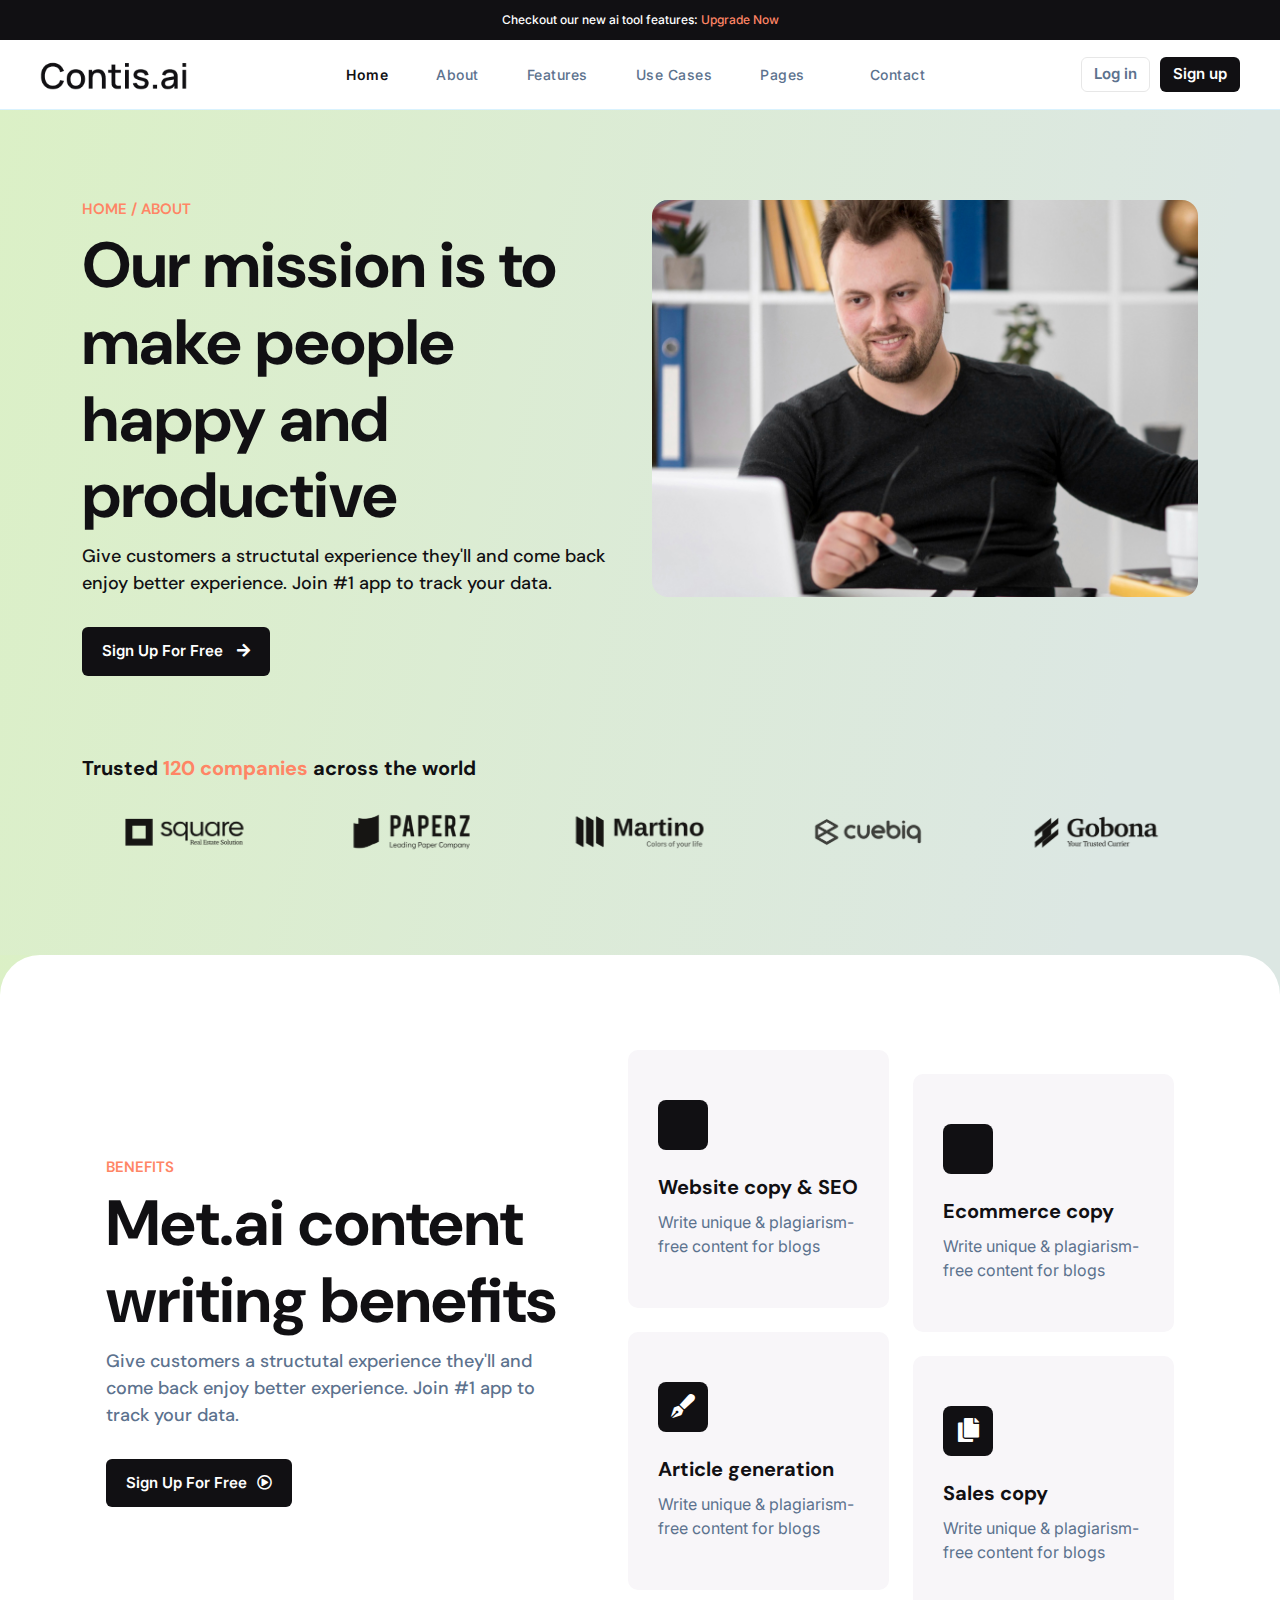
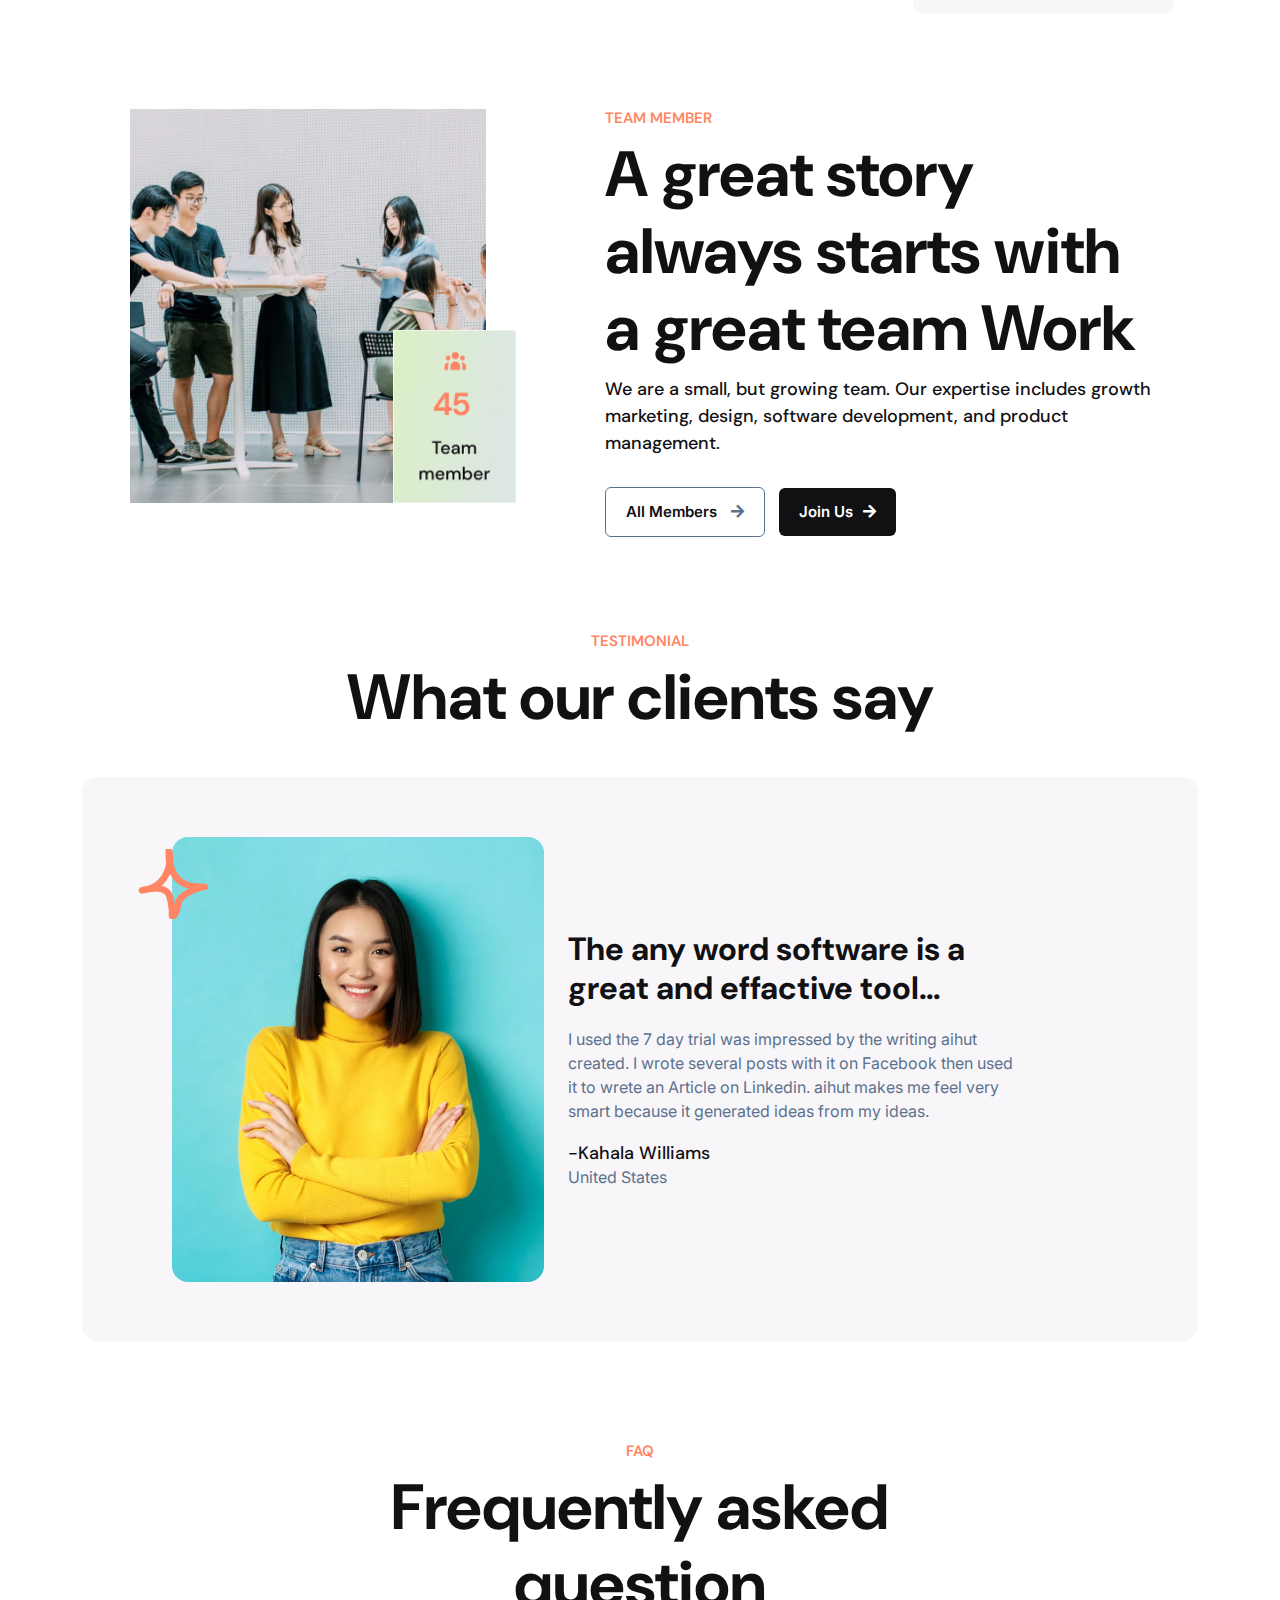
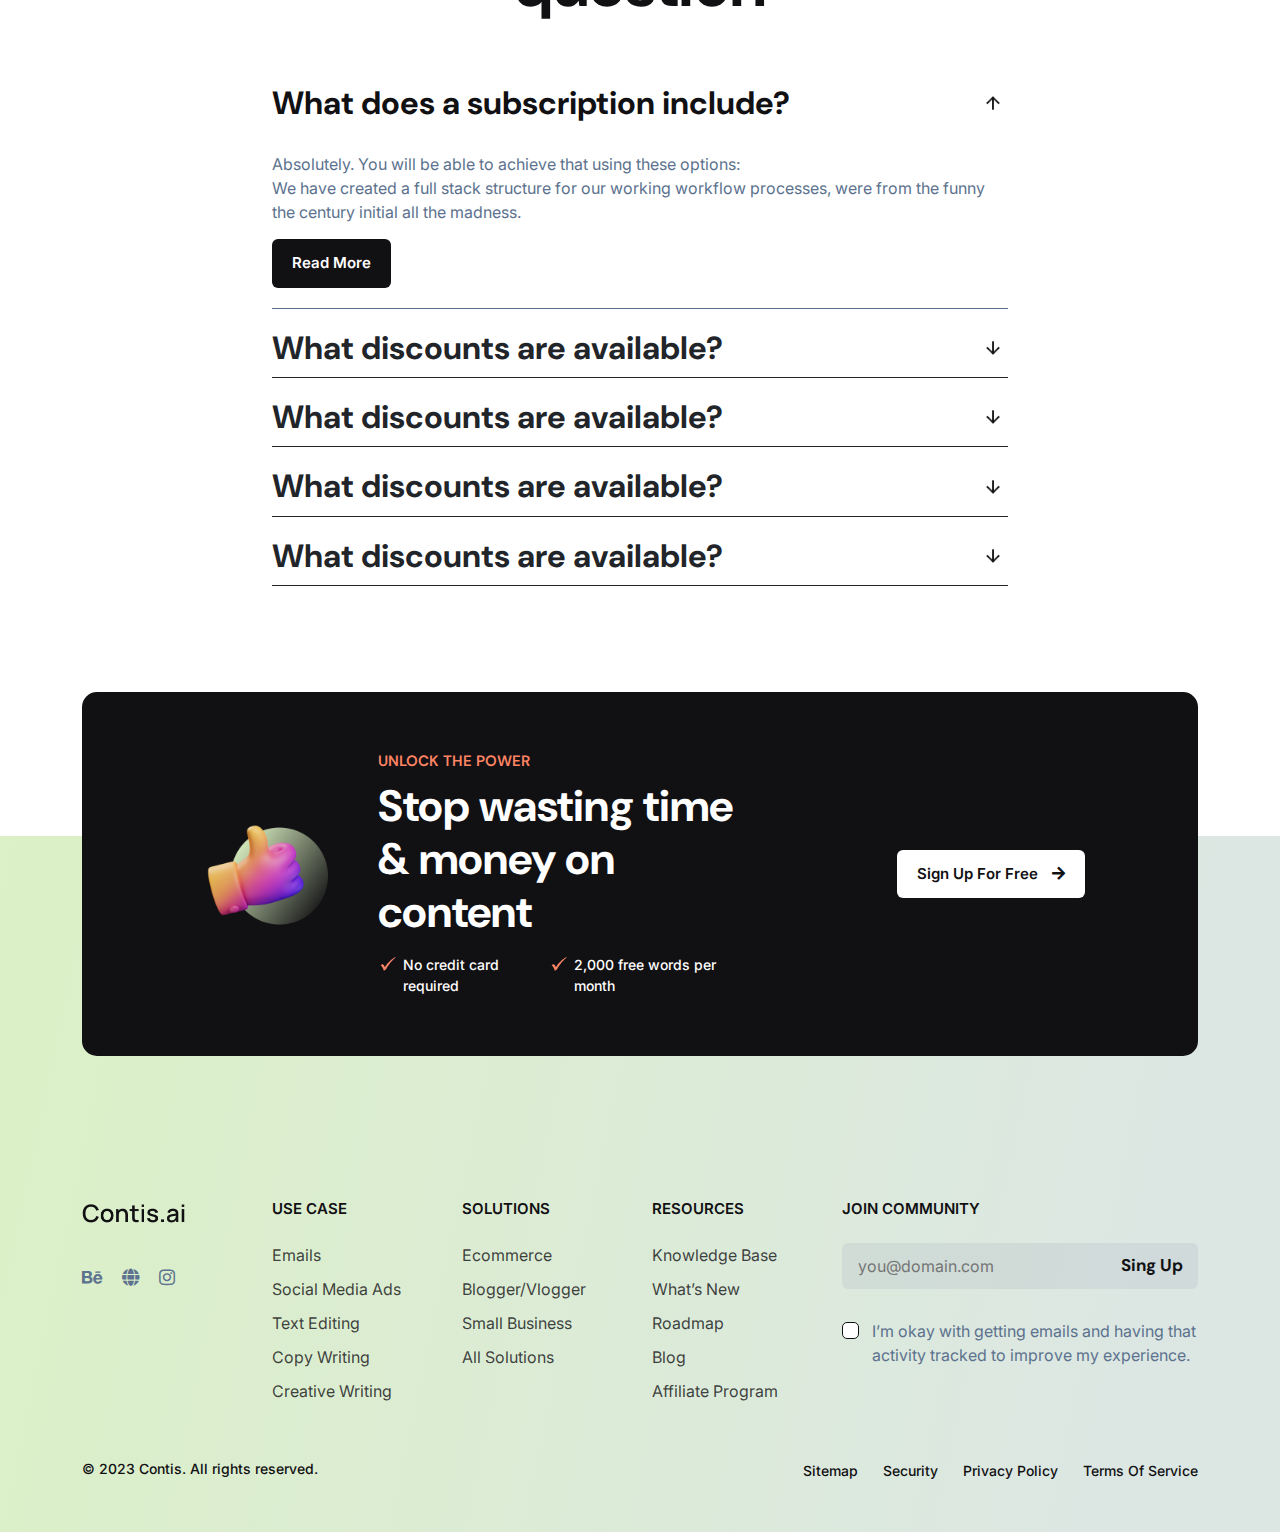
==== commit d47a92c2: "contact page" ====
--- a/about.html
+++ b/about.html
@@ -154,7 +154,7 @@
             <div class="container">
                 <div class="row">
                     <div class="col-xl-5 m-auto">
-                        <div class="tf__common_heading tf__common_heading2">
+                        <div class="tf__common_heading tf__common_heading2 tf__benefits_heading">
                             <h6>BENEFITS</h6>
                             <h2 class="tf__common_heading_color">Met.ai content writing benefits</h2>
                             <p>Give customers a structutal experience they'll and come back enjoy better experience.
--- a/css/style.css
+++ b/css/style.css
@@ -114,6 +114,11 @@
   -moz-border-radius: 6px;
   -ms-border-radius: 6px;
   -o-border-radius: 6px;
+  transition: all linear .3s;
+  -webkit-transition: all linear .3s;
+  -moz-transition: all linear .3s;
+  -ms-transition: all linear .3s;
+  -o-transition: all linear .3s;
 }
 
 .tf__common_btn2 {
@@ -122,12 +127,27 @@
   color: var(--colorSecondary);
 }
 
+.tf__common_btn:hover {
+  background: var(--colorPrimary);
+  color: var(--colorWhite);
+}
+
+.tf__common_btn2:hover {
+  background: var(--colorPrimary) !important;
+  color: var(--colorWhite) !important;
+  border-color: var(--colorPrimary);
+}
+
 .tf__common_btn i {
   margin-left: 10px;
 }
 
 .tf__common_btn2 i {
   color: var(--paraColor) !important;
+}
+
+.tf__common_btn2:hover i {
+  color: var(--colorWhite) !important;
 }
 
 .tf__common_heading {
@@ -161,16 +181,6 @@
 .tf__common_heading_color {
   color: var(--colorSecondary) !important;
 }
-
-
-
-
-
-
-
-
-
-
 
 /*==============================
   GLOBAL CSS START
@@ -362,6 +372,11 @@
   background: none !important;
 }
 
+.tf__menu_2nd_btn:hover {
+  background: var(--colorPrimary) !important;
+  color: var(--colorSecondary);
+}
+
 .tf__main_menu.menu_fix {
   position: fixed;
   top: 0;
@@ -416,11 +431,6 @@
 }
 
 /*banner end*/
-
-
-
-
-
 
 
 /*service start*/
@@ -765,7 +775,6 @@
 /*work process end*/
 
 
-
 /*content creator start*/
 .tf__content_creator {
   border-radius: 40px 40px 0px 0px;
@@ -883,7 +892,6 @@
 /*content creator end*/
 
 
-
 /*testimonial start*/
 .tf__testimonial {
   background: var(--colorSecondary);
@@ -948,7 +956,6 @@
 }
 
 /*testimonial end*/
-
 
 
 /*pricing start*/
@@ -1480,6 +1487,10 @@
   color: var(--colorPrimary) !important;
 }
 
+.tf__benefits_heading p {
+  color: var(--paraColor);
+}
+
 .tf__benefit_link {
   font-size: 15px;
   font-weight: 600;
@@ -2057,24 +2068,99 @@
 
 
 
-
-
-
-
-
-
-
-
-
-
 /*==============================
-  CSS START
+  CONTACT START
 ===============================*/
-
-/*css start*/
-
-/*css end*/
+.tf__contact_area {
+  padding: 40px;
+  border-radius: 10px;
+  border: 1px solid rgba(17, 16, 19, 0.10);
+  transition: all linear .3s;
+  -webkit-transition: all linear .3s;
+  -moz-transition: all linear .3s;
+  -ms-transition: all linear .3s;
+  -o-transition: all linear .3s;
+}
+
+.tf__contact_area span {
+  display: inline-block;
+  width: 50px;
+  height: 50px;
+  font-size: 22px;
+  line-height: 50px;
+  text-align: center;
+  color: var(--colorWhite);
+  background: var(--colorPrimary);
+  float: left;
+  margin-right: 12px;
+  border-radius: 50%;
+  -webkit-border-radius: 50%;
+  -moz-border-radius: 50%;
+  -ms-border-radius: 50%;
+  -o-border-radius: 50%;
+  transition: all linear .3s;
+  -webkit-transition: all linear .3s;
+  -moz-transition: all linear .3s;
+  -ms-transition: all linear .3s;
+  -o-transition: all linear .3s;
+}
+
+.tf__contact_area:hover {
+  background: var(--colorPrimary);
+}
+
+.tf__contact_area:hover span {
+  background: var(--colorWhite);
+  color: var(--colorPrimary);
+}
+
+.tf__contact_icon_text p {
+  font-size: 20px;
+  font-weight: 700;
+  font-family: var(--headingFont);
+  color: var(--colorSecondary);
+  letter-spacing: -1px;
+}
+
+.tf__contact_icon_text a {
+  font-size: 18px;
+  font-weight: 500;
+  font-family: var(--headingFont);
+  color: rgba(17, 16, 19, 0.60);
+  transition: all linear .3s;
+  -webkit-transition: all linear .3s;
+  -moz-transition: all linear .3s;
+  -ms-transition: all linear .3s;
+  -o-transition: all linear .3s;
+}
+
+.tf__contact_area:hover .tf__contact_icon_text a {
+  color: var(--colorWhite);
+}
+
+.tf__contact_icon li a {
+  width: 32px;
+  height: 32px;
+  margin-right: 25px;
+}
+
+.tf__contact_form {
+  background: #F8F6F9;
+}
+
+.tf__contact_form_input input,
+.tf__contact_form_input textarea {
+  background: var(--colorWhite);
+}
+
+.tf__contact_form_input label {
+  color: #04050642;
+}
+
+.tf__contact_footer {
+  background: #F8F6F9;
+}
 
 /*==============================
-  CSS END
+  CONTACT END
 ===============================*/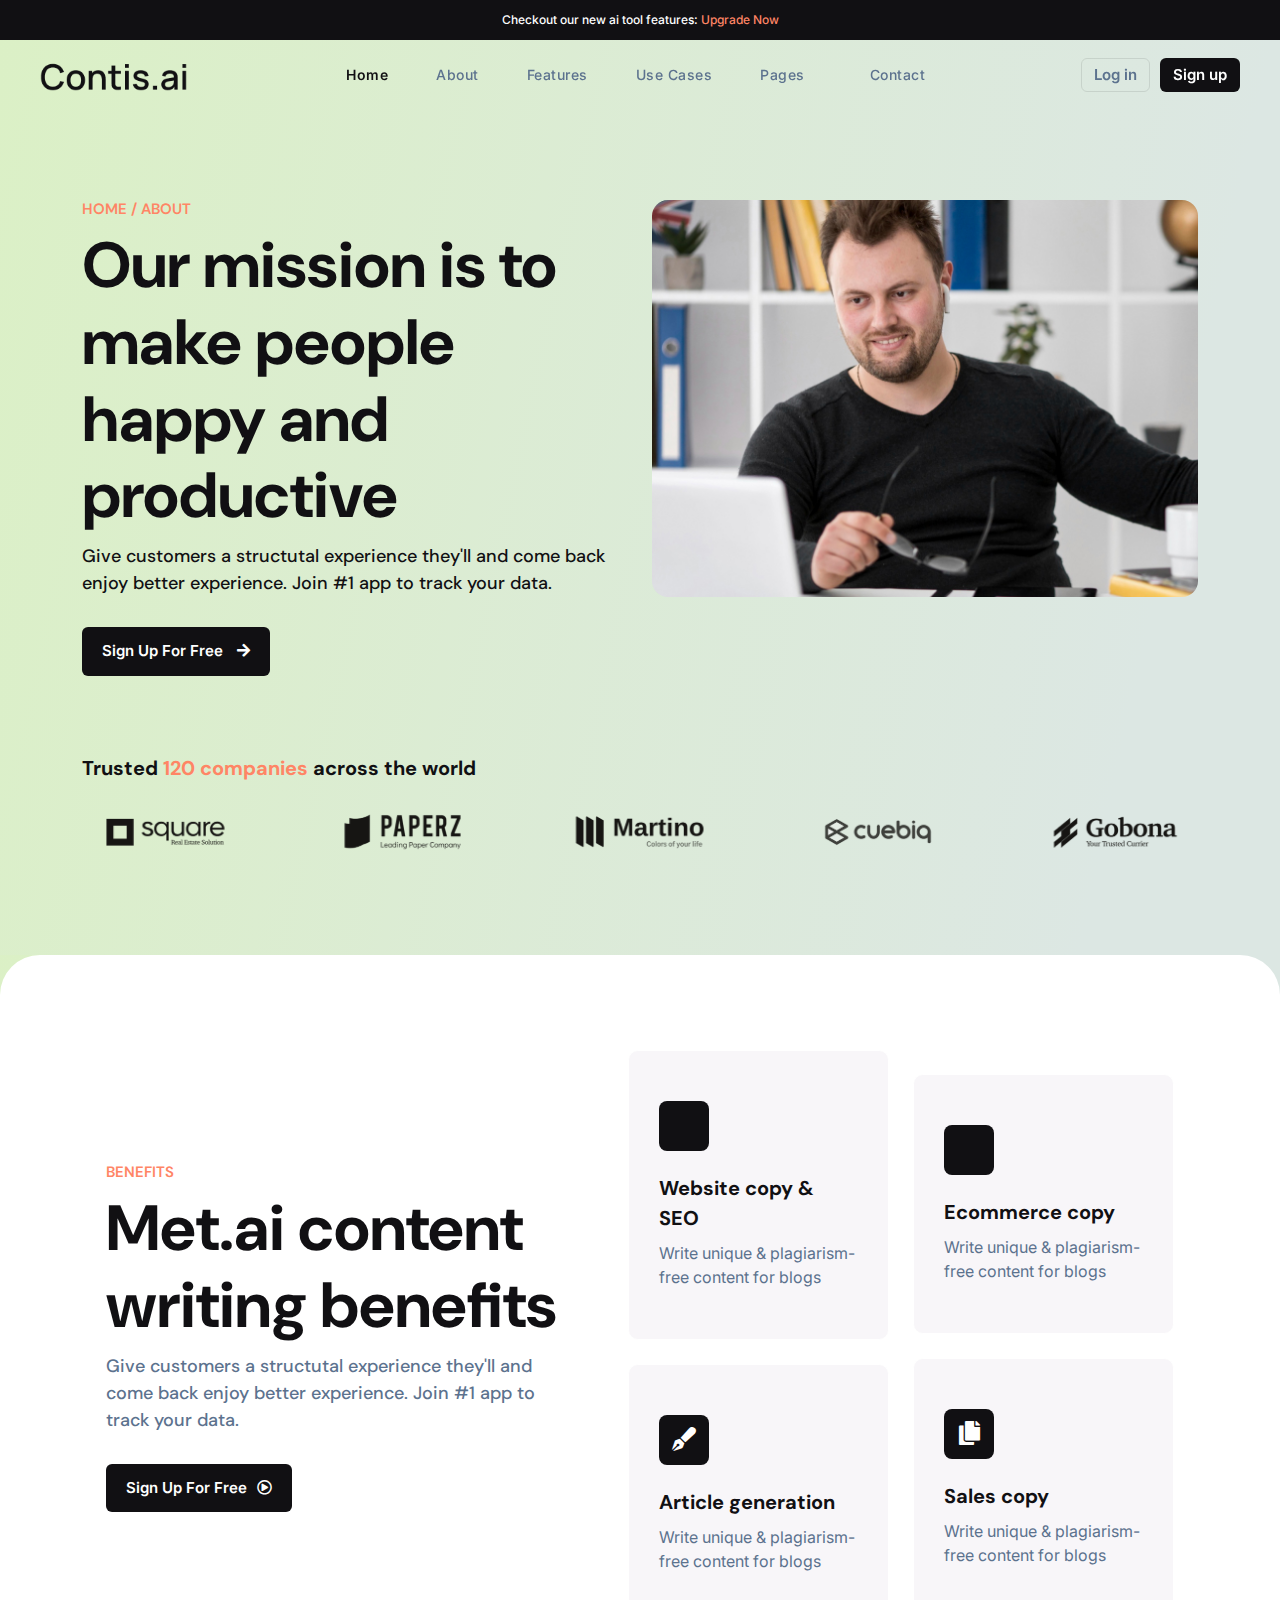
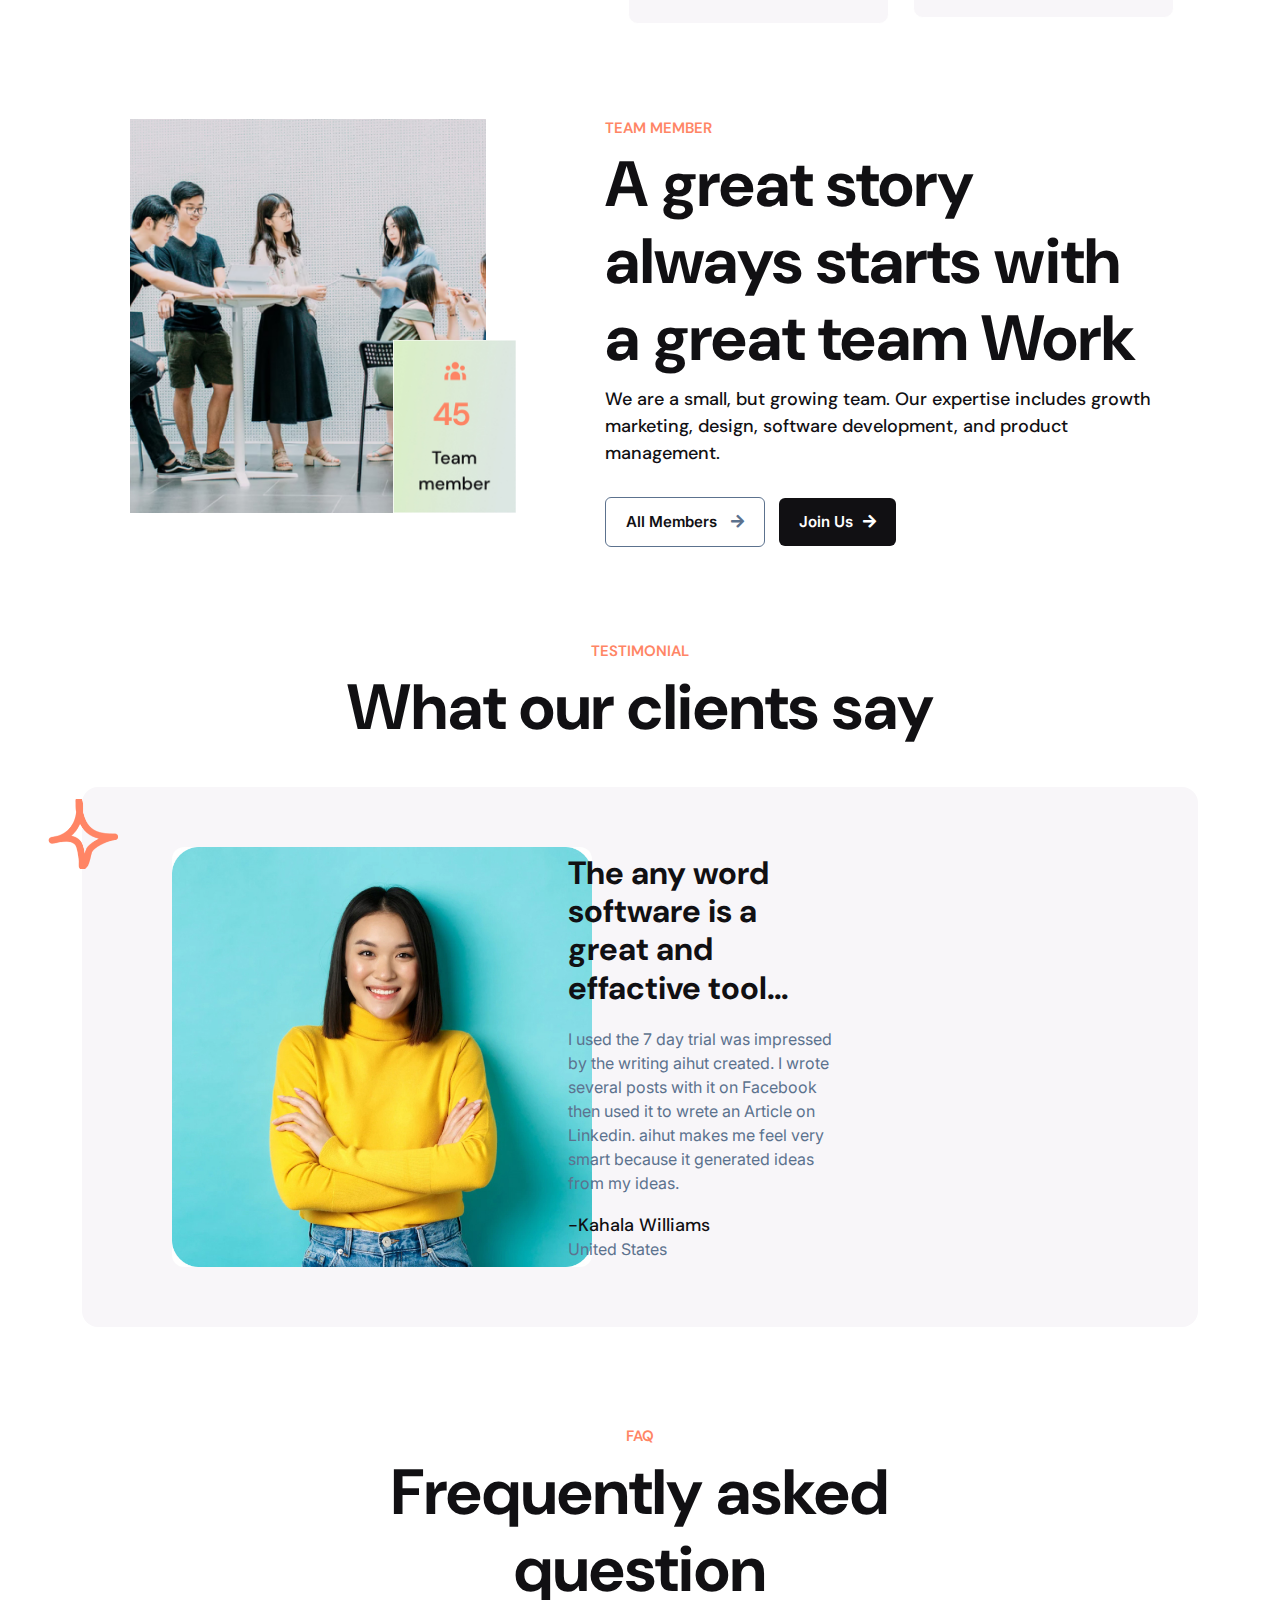
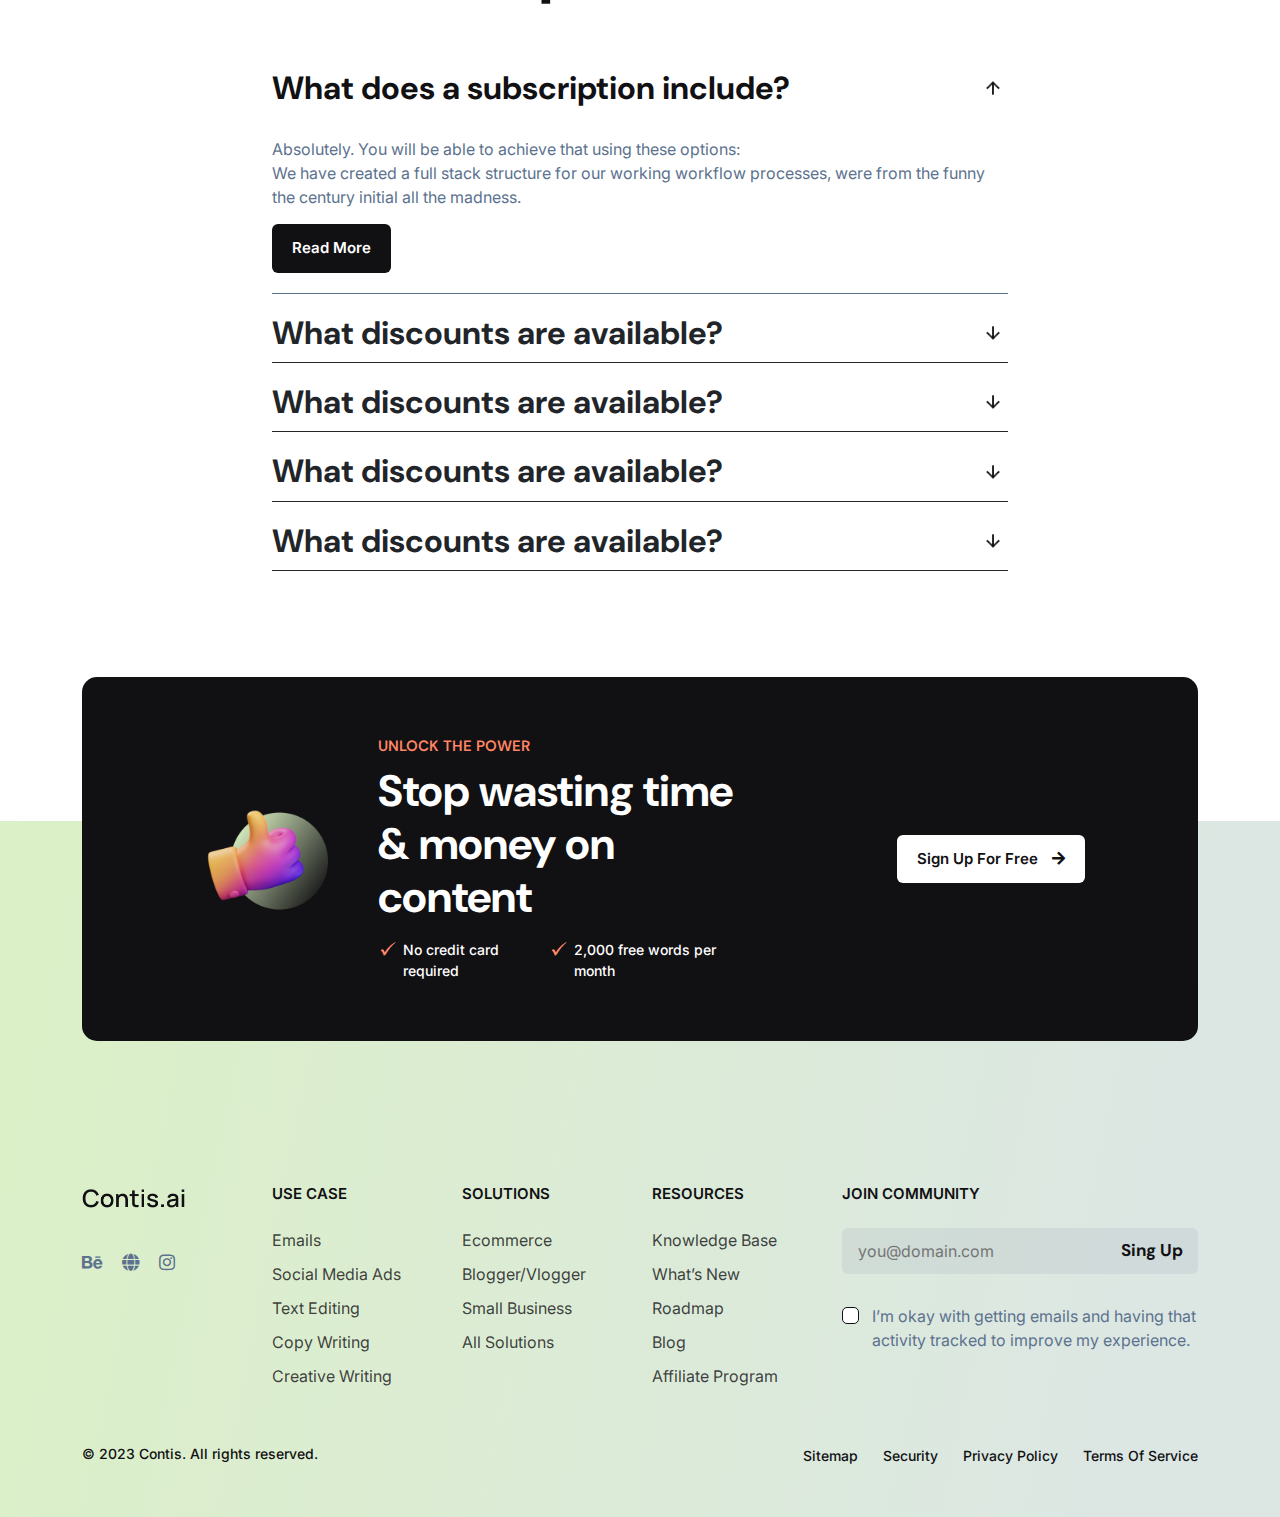
==== commit 35d8957b: "css updated" ====
--- a/about.html
+++ b/about.html
@@ -32,7 +32,6 @@
     <!--============================
         TOPBAR END
     ==============================-->
-
 
 
     <!--============================
@@ -80,7 +79,6 @@
     ==============================-->
 
 
-
     <!--============================
         ABOUT START
     ==============================-->
@@ -110,28 +108,28 @@
                         </div>
                     </div>
                 </div>
-                <div class="row">
-                    <div class="col-xl-2 m-auto">
+                <div class="row justify-content-between">
+                    <div class="col-xl-2">
                         <a href="#" class="tf__brand_img">
                             <img src="images/Brands-1.png" alt="brand name" class="img-fluid w-100">
                         </a>
                     </div>
-                    <div class="col-xl-2 m-auto">
+                    <div class="col-xl-2">
                         <a href="#" class="tf__brand_img">
                             <img src="images/Brands-2.png" alt="brand name" class="img-fluid w-100">
                         </a>
                     </div>
-                    <div class="col-xl-2 m-auto">
+                    <div class="col-xl-2">
                         <a href="#" class="tf__brand_img">
                             <img src="images/Brands-3.png" alt="brand name" class="img-fluid w-100">
                         </a>
                     </div>
-                    <div class="col-xl-2  m-auto">
+                    <div class="col-xl-2">
                         <a href="#" class="tf__brand_img">
                             <img src="images/Brands-4.png" alt="brand name" class="img-fluid w-100">
                         </a>
                     </div>
-                    <div class="col-xl-2 m-auto">
+                    <div class="col-xl-2">
                         <a href="#" class="tf__brand_img">
                             <img src="images/Brands-5.png" alt="brand name" class="img-fluid w-100">
                         </a>
@@ -143,7 +141,6 @@
     <!--============================
         ABOUT END
     ==============================-->
-
 
 
     <!--============================
@@ -198,7 +195,6 @@
     <!--============================
         BENEFITS END
     ==============================-->
-
 
 
     <!--============================
--- a/css/style.css
+++ b/css/style.css
@@ -59,27 +59,6 @@
   height: 100% !important;
   object-fit: cover !important;
 }
-
-/* input,
-textarea {
-  width: 100%;
-  padding: 12px 20px;
-  outline: none;
-  resize: none;
-  font-size: 16px;
-  font-weight: 400;
-  border: 1px solid #5e5b5b17;
-  border-radius: 5px;
-  -webkit-border-radius: 5px;
-  -moz-border-radius: 5px;
-  -ms-border-radius: 5px;
-  -o-border-radius: 5px;
-}
-
-input::placeholder,
-textarea::placeholder {
-  color: #5C728E;
-} */
 
 button {
   border: none;
@@ -220,7 +199,7 @@
 /* main manu start */
 .tf__main_menu {
   padding: 0px 40px;
-  background: var(--colorWhite);
+  background: transparent;
   width: 100%;
   height: 70px;
   position: fixed;
@@ -232,7 +211,7 @@
   -moz-transition: all linear .3s;
   -ms-transition: all linear .3s;
   -o-transition: all linear .3s;
-  border-bottom: 1px solid #00a6fb26;
+  /* border-bottom: 1px solid #00a6fb26; */
 }
 
 .tf__main_menu .navbar-brand {
@@ -377,10 +356,9 @@
   color: var(--colorSecondary);
 }
 
-.tf__main_menu.menu_fix {
-  position: fixed;
+.menu_fix {
+  background: var(--colorWhite);
   top: 0;
-  left: 0;
 }
 
 /* main manu end */
@@ -479,6 +457,7 @@
   -moz-transition: all linear .3s;
   -ms-transition: all linear .3s;
   -o-transition: all linear .3s;
+  border: 1px solid var(--colorWhite);
 }
 
 .tf__single_service span {
@@ -906,14 +885,10 @@
   -moz-border-radius: 16px;
   -ms-border-radius: 16px;
   -o-border-radius: 16px;
-}
-
-.tf__testimonial_img {
-  height: 445px;
   position: relative;
 }
 
-.tf__testimonial_img::after {
+.tf__single_testimonial::after {
   position: absolute;
   content: "";
   background: url(../images/testimonial_shape.png);
@@ -926,15 +901,23 @@
   left: -34px;
 }
 
-.tf__testimonial_img img {
-  border-radius: 16px;
-  -webkit-border-radius: 16px;
-  -moz-border-radius: 16px;
-  -ms-border-radius: 16px;
-  -o-border-radius: 16px;
-}
-
-.tf__testimonial_text {}
+.tf__testimonial_item {
+  display: flex;
+  flex-wrap: wrap;
+  align-items: center;
+}
+
+.tf__testimonial_img {
+  width: 420px;
+  height: 420px;
+  border-radius: 12px;
+  overflow: hidden;
+  margin-right: 30px;
+}
+
+.tf__testimonial_text {
+  max-width: 60%;
+}
 
 .tf__testimonial_text h4 {
   font-size: 32px;
@@ -953,6 +936,26 @@
 .tf__calients_name h6 {
   font-size: 18px;
   font-weight: 500;
+}
+
+
+.tf__testimonial .nextArrow,
+.tf__testimonial .prevArrow {
+  width: 40px;
+  height: 40px;
+  background: var(--colorSecondary);
+  color: var(--colorWhite);
+  line-height: 40px;
+  text-align: center;
+  padding: 0;
+  border-radius: 50%;
+  position: absolute;
+  bottom: 0;
+  right: 0;
+}
+
+.tf__testimonial .prevArrow {
+  right: 60px;
 }
 
 /*testimonial end*/
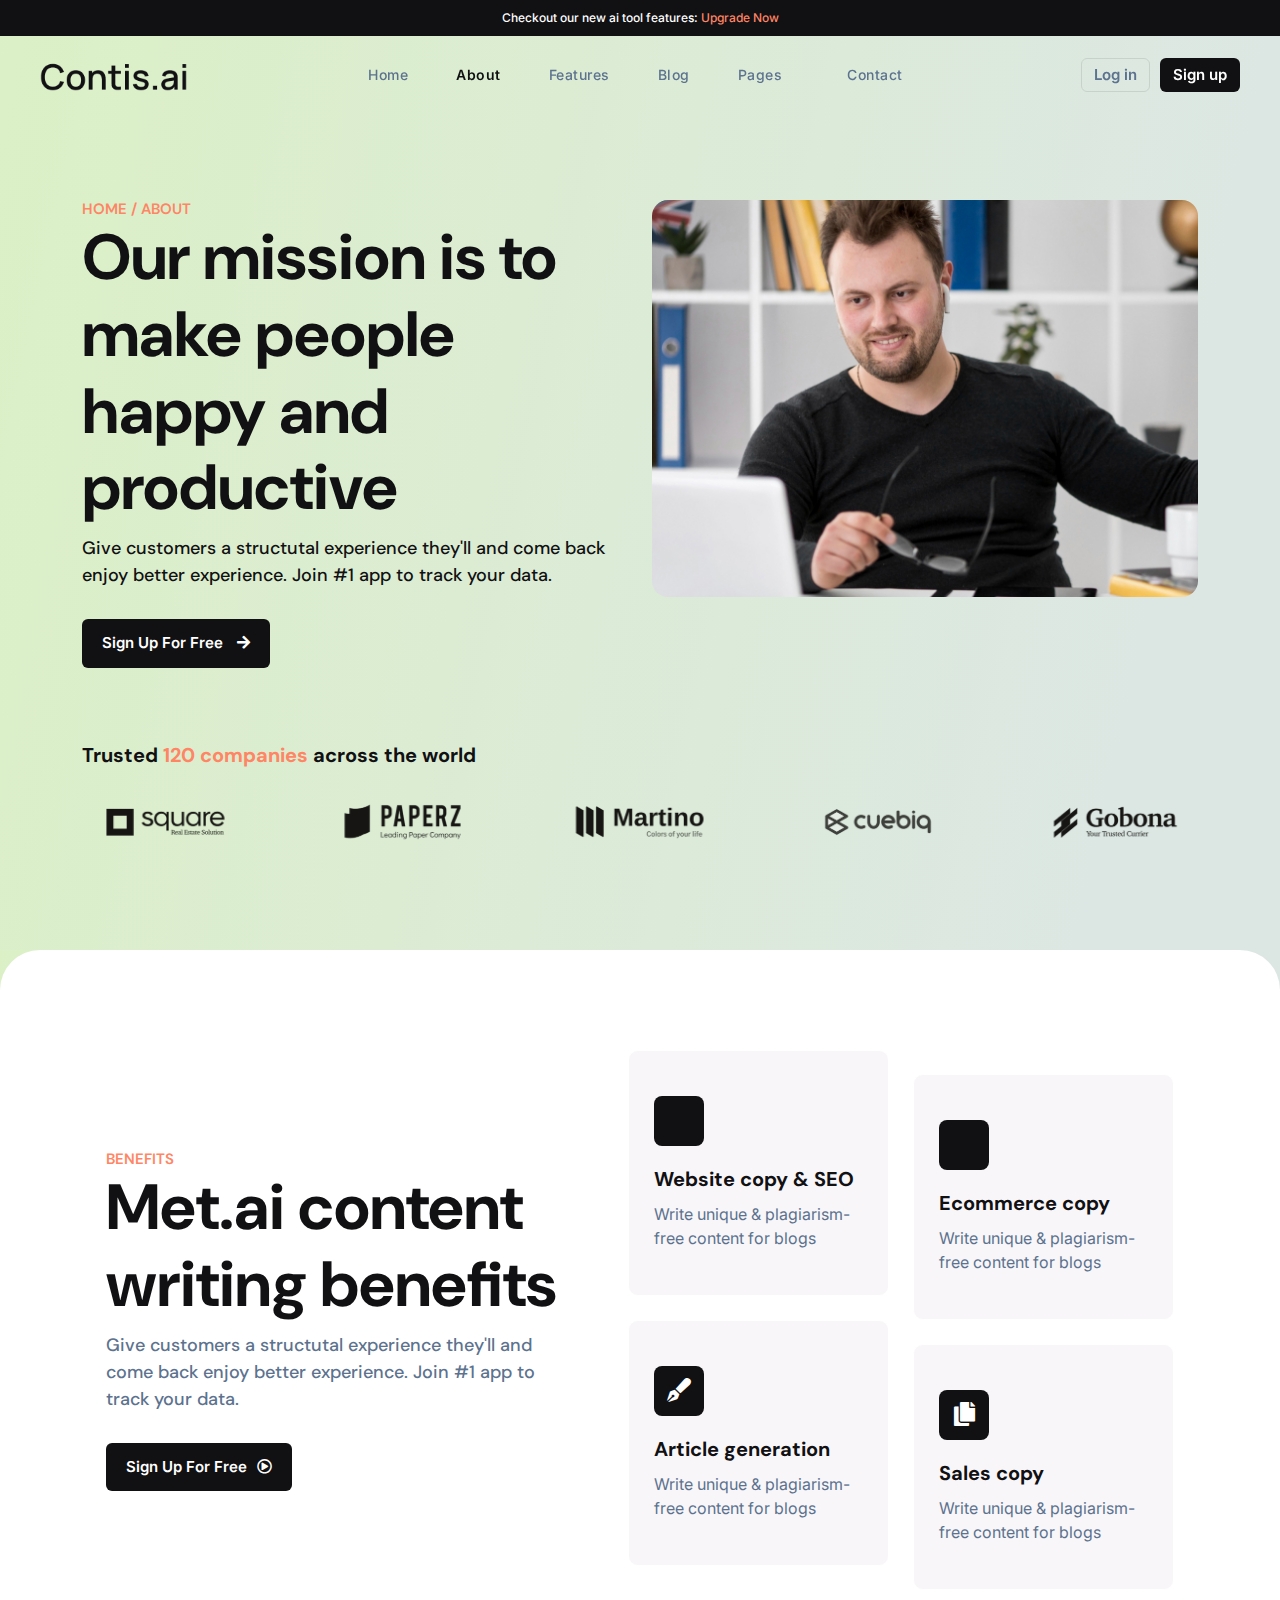
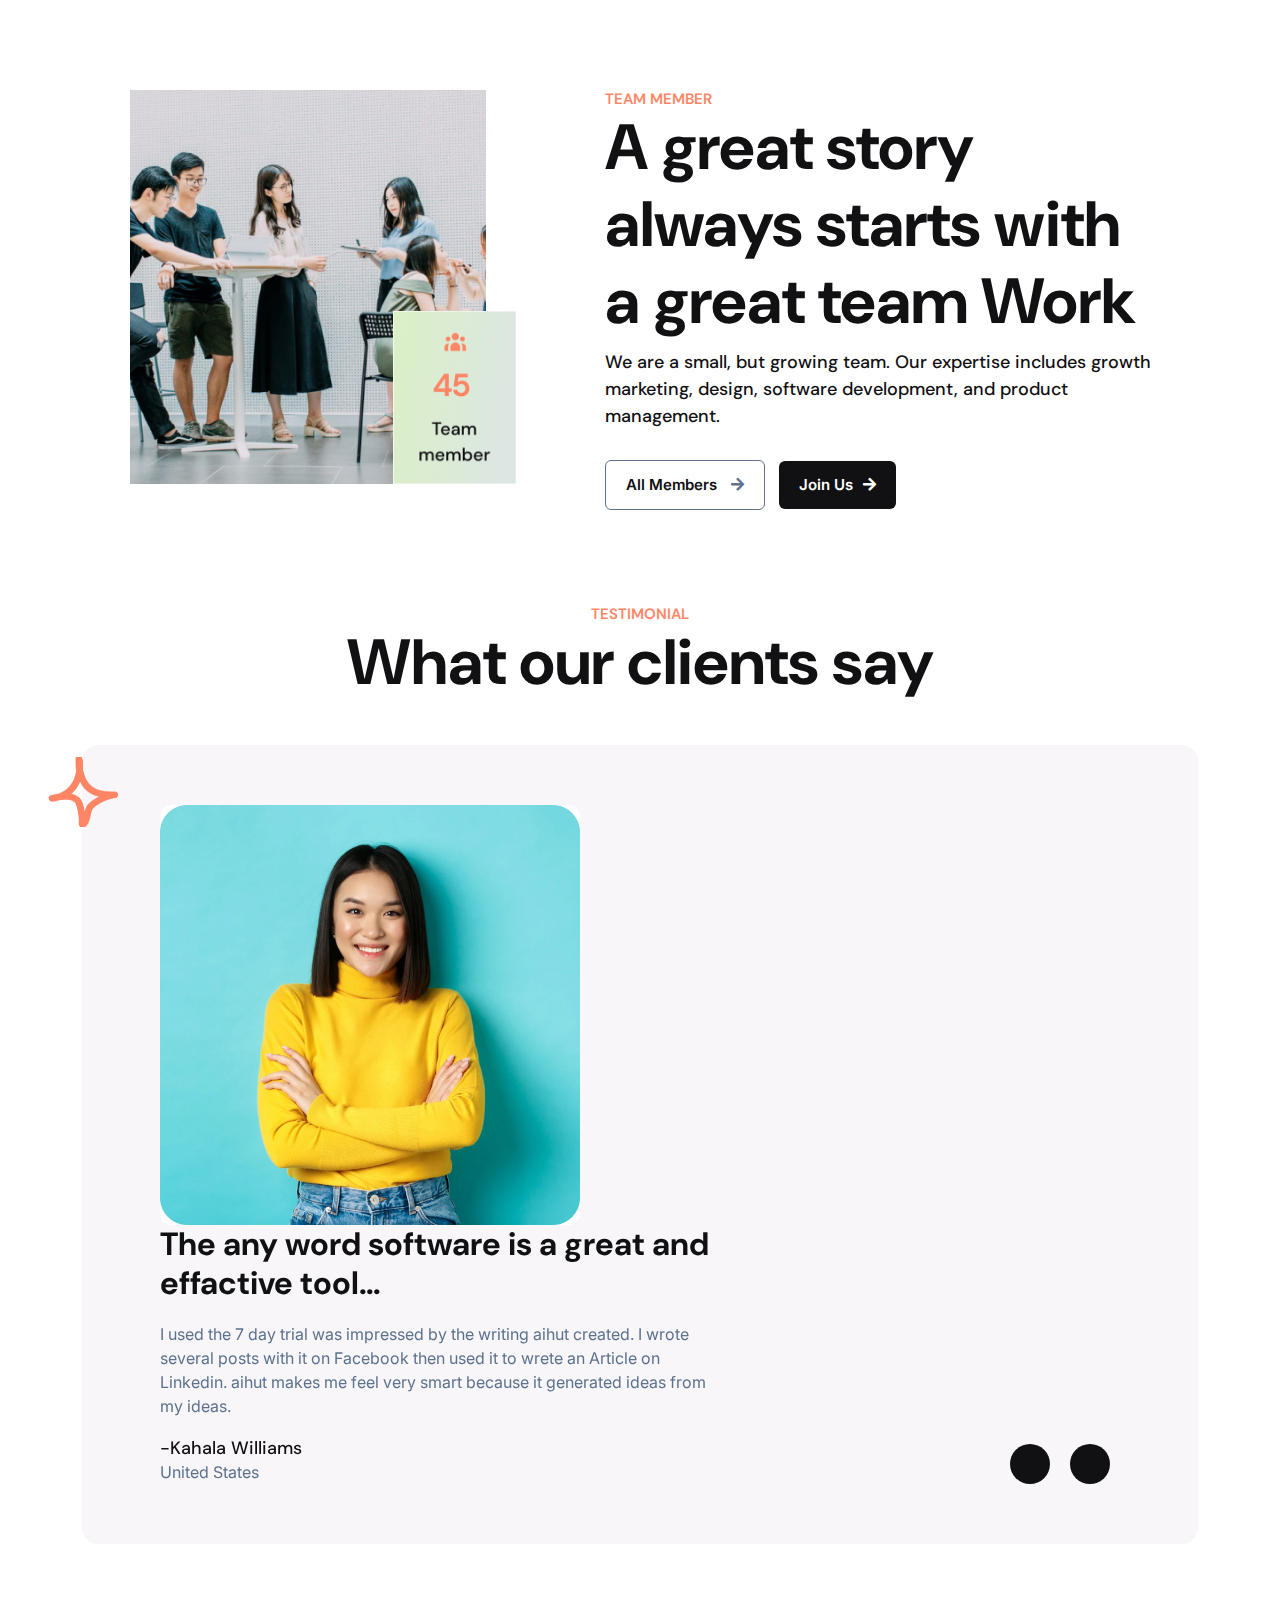
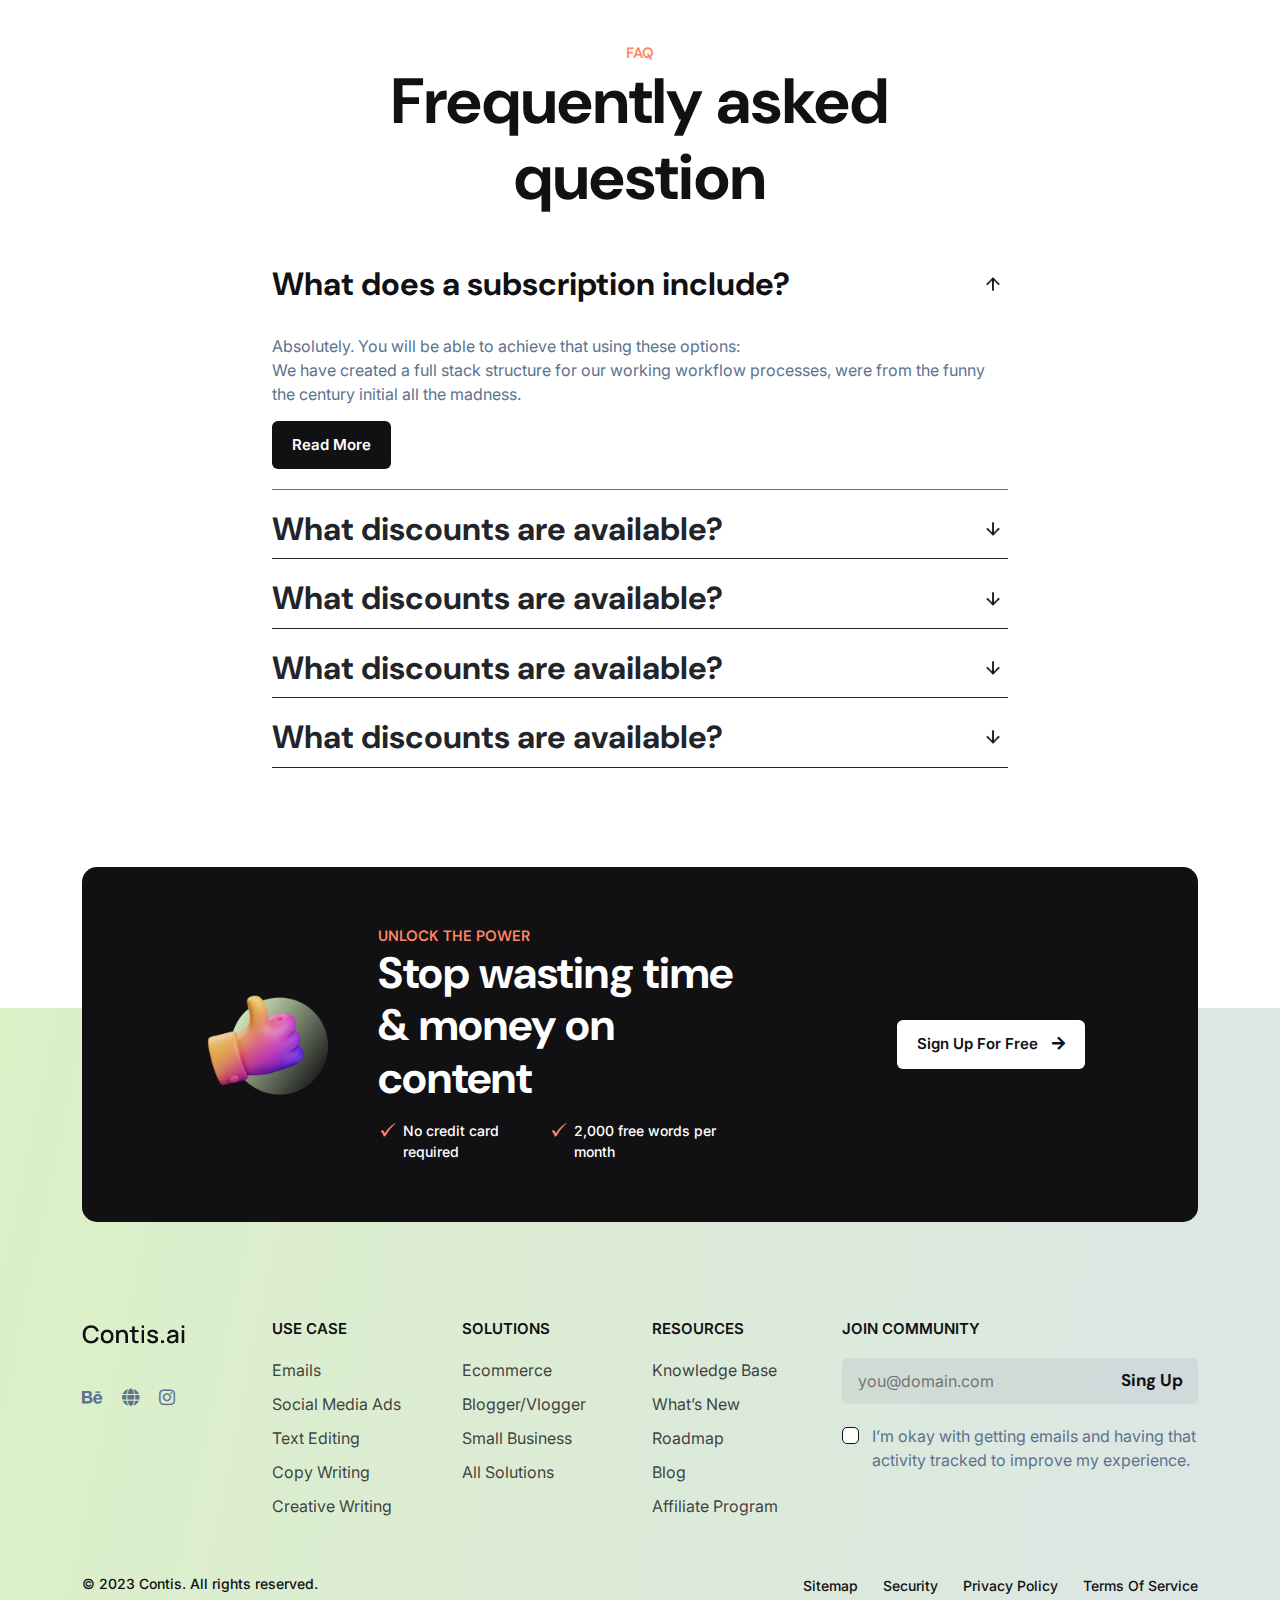
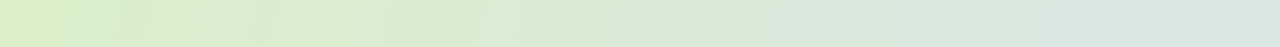
==== commit e0462e08: "checkup" ====
--- a/about.html
+++ b/about.html
@@ -9,6 +9,7 @@
     <link rel="icon" type="image/png" href="images/favicon.jpg">
     <link rel="stylesheet" href="css/all.min.css">
     <link rel="stylesheet" href="css/bootstrap.min.css">
+    <link rel="stylesheet" href="css/slick.css">
 
     <link rel="stylesheet" href="css/spacing.css">
     <link rel="stylesheet" href="css/style.css">
@@ -46,26 +47,28 @@
         <div class="collapse navbar-collapse" id="navbarSupportedContent">
             <ul class="navbar-nav m-auto">
                 <li class="nav-item">
-                    <a class="nav-link active" aria-current="page" href="index.html">Home</a>
+                    <a class="nav-link " href="index.html">Home</a>
                 </li>
                 <li class="nav-item">
-                    <a class="nav-link" href="#">about</a>
+                    <a class="nav-link active" href="about.html">about</a>
                 </li>
                 <li class="nav-item">
-                    <a class="nav-link" href="#">Features</a>
+                    <a class="nav-link" href="features.html">Features</a>
                 </li>
                 <li class="nav-item">
-                    <a class="nav-link" href="#">Use Cases</a>
+                    <a class="nav-link" href="blog.html">blog</a>
                 </li>
                 <li class="nav-item">
                     <a class="nav-link" href="#">Pages <i class="far fa-plus"></i></a>
                     <ul class="tf__dropdown">
-                        <li><a href="#">Blog</a></li>
-                        <li><a href="#">Blog</a></li>
+                        <li><a href="pricing.html">pricing</a></li>
+                        <li><a href="blog_details.html">Blog details</a></li>
+                        <li><a href="free_item.html">free iteam</a></li>
+                        <li><a href="use_case.html">use case</a></li>
                     </ul>
                 </li>
                 <li class="nav-item">
-                    <a class="nav-link" href="#">contact</a>
+                    <a class="nav-link" href="contact.html">contact</a>
                 </li>
             </ul>
             <ul class="tf__menu_btn d-flex flex-wrap align-items-center">
@@ -82,7 +85,7 @@
     <!--============================
         ABOUT START
     ==============================-->
-    <section class="tf__about pt_200 pb_90">
+    <section class="tf__about pt_200 pb_95">
         <div class="container">
             <div class="row">
                 <div class="col-xl-6">
@@ -100,7 +103,7 @@
                     </div>
                 </div>
             </div>
-            <div class="tf__brand pt_80">
+            <div class="tf__brand pt_75">
                 <div class="row">
                     <div class="col-xl-12">
                         <div class="tf__brand_heading tf__about_brand_heading">
@@ -147,7 +150,7 @@
         BENEFITS START
     ==============================-->
     <section class="tf__benefits">
-        <div class="tf___main_benefits pt_95 pb_95">
+        <div class="tf___main_benefits pt_100 pb_100">
             <div class="container">
                 <div class="row">
                     <div class="col-xl-5 m-auto">
@@ -243,23 +246,45 @@
                     </div>
                 </div>
             </div>
-            <div class="tf__single_testimonial tf__single_abot_testimonial">
-                <div class="row">
-                    <div class="col-xl-5">
-                        <div class="tf__testimonial_img">
-                            <img src="images/testimonial_img.jpg" alt="testimonial" class="img-fluid w-100">
-                        </div>
-                    </div>
-                    <div class="col-xl-6 my-auto">
-                        <div class="tf__testimonial_text">
-                            <h4>The any word software is a great and effactive tool…</h4>
-                            <p>I used the 7 day trial was impressed by the writing aihut created. I wrote several posts
-                                with it on Facebook then used it to wrete an Article on Linkedin. aihut makes me feel
-                                very smart because it generated ideas from my ideas.</p>
-
-                            <div class="tf__calients_name">
-                                <h6>-Kahala Williams</h6>
-                                <p>United States</p>
+            <div class="tf__single_testimonial tf__single_about_testimonial">
+                <div class="row testi_slider">
+                    <div class="col-12">
+                        <div class="tf__testimonial_item">
+                            <div class="tf__testimonial_img">
+                                <img src="images/testimonial_img.jpg" alt="testimonial" class="img-fluid w-100">
+                            </div>
+                            <div class="tf__testimonial_text">
+                                <h4>The any word software is a great and effactive tool…</h4>
+                                <p>I used the 7 day trial was impressed by the writing aihut created. I wrote
+                                    several posts
+                                    with it on Facebook then used it to wrete an Article on Linkedin. aihut makes me
+                                    feel
+                                    very smart because it generated ideas from my ideas.</p>
+
+                                <div class="tf__calients_name">
+                                    <h6>-Kahala Williams</h6>
+                                    <p>United States</p>
+                                </div>
+                            </div>
+                        </div>
+                    </div>
+                    <div class="col-12">
+                        <div class="tf__testimonial_item">
+                            <div class="tf__testimonial_img">
+                                <img src="images/testimonial_img.jpg" alt="testimonial" class="img-fluid w-100">
+                            </div>
+                            <div class="tf__testimonial_text">
+                                <h4>The any word software is a great and effactive tool…</h4>
+                                <p>I used the 7 day trial was impressed by the writing aihut created. I wrote
+                                    several posts
+                                    with it on Facebook then used it to wrete an Article on Linkedin. aihut makes me
+                                    feel
+                                    very smart because it generated ideas from my ideas.</p>
+
+                                <div class="tf__calients_name">
+                                    <h6>-Kahala Williams</h6>
+                                    <p>United States</p>
+                                </div>
                             </div>
                         </div>
                     </div>
@@ -276,11 +301,11 @@
     <!--============================
         FAQ START
     ==============================-->
-    <section class="tf__faq tf__about_faq pt_100 pb_250">
+    <section class="tf__faq tf__about_faq pt_100 pb_240">
         <div class="container">
             <div class="row">
                 <div class="col-xl-6 m-auto">
-                    <div class="tf__common_heading">
+                    <div class="tf__common_heading tf__faq_common_heading">
                         <h6>faq</h6>
                         <h2 class="tf__common_heading_color">Frequently asked question</h2>
                     </div>
@@ -525,6 +550,7 @@
     <script src="js/bootstrap.bundle.min.js"></script>
     <!--font-awesome js-->
     <script src="js/Font-Awesome.js"></script>
+    <script src="js/slick.min.js"></script>
 
 
     <!--main js-->
--- a/css/style.css
+++ b/css/style.css
@@ -139,7 +139,7 @@
   color: var(--colorPrimary);
   font-family: var(--headingFont);
   text-transform: uppercase;
-  margin-bottom: 10px;
+  margin-bottom: 2px;
 }
 
 .tf__common_heading h6 span {
@@ -154,7 +154,7 @@
   font-size: 64px;
   font-weight: 700;
   color: var(--colorWhite);
-  margin-bottom: 40px;
+  margin-bottom: 43px;
 }
 
 .tf__common_heading_color {
@@ -173,8 +173,8 @@
 /* topbar start */
 .tf__topbar {
   width: 100%;
-  height: 40px;
-  line-height: 40px;
+  height: 36px;
+  line-height: 36px;
   background: var(--colorSecondary);
   position: fixed;
   top: 0;
@@ -366,13 +366,28 @@
 
 /*banner start*/
 .tf__banner {
-  background-size: cover !important;
-  background-repeat: no-repeat !important;
-  background-position: center !important;
+  background: var(--colorWhite);
+  position: relative;
+  z-index: 1;
+}
+
+.tf__banner::after {
+  position: absolute;
+  content: "";
+  background: url(../images/banner_shape_3.png);
+  background-position: center;
+  background-repeat: no-repeat;
+  background-size: cover;
+  width: 719px;
+  height: 591px;
+  top: 130px;
+  left: 559px;
+  z-index: -1;
 }
 
 .tf__banner_text {
   text-align: center;
+  position: relative;
 }
 
 .tf__banner_text h6 {
@@ -380,14 +395,14 @@
   font-weight: 600;
   font-family: var(--paraFont);
   color: var(--colorPrimary);
-  margin-bottom: 18px;
+  margin-bottom: 15px;
 }
 
 .tf__banner_text h1 {
   font-size: 106px;
   font-weight: 700;
   line-height: 95%;
-  margin-bottom: 17px;
+  margin-bottom: 10px;
 }
 
 .tf__banner_text p {
@@ -395,7 +410,30 @@
   font-weight: 500;
   font-family: var(--headingFont);
   color: var(--colorSecondary);
-  margin-bottom: 28px;
+  margin-bottom: 30px;
+}
+
+.tf__banner_text::after {
+  position: absolute;
+  content: "";
+  background: url(../images/banner_shape_1.png);
+  background-position: center;
+  background-repeat: no-repeat;
+  background-size: cover;
+  width: 325px;
+  height: 135px;
+  top: 156px;
+  left: -202px;
+}
+
+.tf__banner_text::before {
+  position: absolute;
+  content: "";
+  background: url("../images/banner_shape_2.png") center center / cover no-repeat;
+  width: 300px;
+  height: 140px;
+  top: 215px;
+  right: -189px;
 }
 
 .tf__banner_img {
@@ -425,7 +463,7 @@
   font-size: 20px;
   font-weight: 700;
   text-align: center;
-  margin-bottom: 15px;
+  margin-bottom: 18px;
 }
 
 .tf__brand_heading h6 span {
@@ -446,7 +484,7 @@
 
 .tf__single_service {
   background: var(--colorWhite);
-  padding: 50px 30px;
+  padding: 45px 25px;
   border-radius: 10px;
   -webkit-border-radius: 10px;
   -moz-border-radius: 10px;
@@ -468,7 +506,7 @@
   border-radius: 8px;
   background: var(--colorPrimary);
   display: block;
-  margin-bottom: 22px;
+  margin-bottom: 18px;
 }
 
 .tf__single_service span i {
@@ -516,6 +554,7 @@
 
 .tf__single_service:hover {
   background: transparent;
+  border: 1px solid var(--colorPrimary);
 }
 
 .tf__single_service:hover a {
@@ -963,18 +1002,10 @@
 
 /*pricing start*/
 .tf__single_pricing {
-  background: #F8F6F9;
-  padding: 48px 30px;
+  background: rgb(248, 246, 249);
+  padding: 42px 30px;
   border-radius: 16px;
-  -webkit-border-radius: 16px;
-  -moz-border-radius: 16px;
-  -ms-border-radius: 16px;
-  -o-border-radius: 16px;
-  transition: all linear .3s;
-  -webkit-transition: all linear .3s;
-  -moz-transition: all linear .3s;
-  -ms-transition: all linear .3s;
-  -o-transition: all linear .3s;
+  transition: all 0.3s linear 0s;
 }
 
 .tf__single_pricing h5 {
@@ -993,8 +1024,8 @@
 }
 
 .tf__single_pricing ul {
-  margin-top: 20px;
-  padding-top: 32px;
+  margin-top: 15px;
+  padding-top: 30px;
   border-top: 2px solid #5c728e26;
 }
 
@@ -1048,7 +1079,7 @@
 
 .tf__pricing_btn {
   margin-top: 28px;
-  margin-bottom: 28px;
+  margin-bottom: 24px;
 }
 
 /*pricing end*/
@@ -1059,6 +1090,10 @@
 .tf__faq {
   border-radius: 40px 40px 0px 0px;
   background: var(--background-brand-2, linear-gradient(102deg, #DBF1C3 -7.72%, #DCE7E3 86.48%));
+}
+
+.tf__faq_common_heading h2 {
+  margin-bottom: 28px;
 }
 
 .tf__faq_accordion .accordion-item .accordion-button {
@@ -1129,9 +1164,9 @@
   -moz-border-radius: 15px;
   -ms-border-radius: 15px;
   -o-border-radius: 15px;
-  position: relative;
-  top: -144px;
   width: 100%;
+  margin-top: -141px;
+  margin-bottom: 98px;
   transition: all linear .3s;
   -webkit-transition: all linear .3s;
   -moz-transition: all linear .3s;
@@ -1233,7 +1268,7 @@
   font-size: 15px;
   font-weight: 600;
   font-family: var(--paraFont);
-  margin-bottom: 25px;
+  margin-bottom: 20px;
   text-transform: uppercase;
 }
 
@@ -1315,7 +1350,7 @@
   flex-wrap: wrap;
   align-items: center;
   margin: 0;
-  margin-top: 30px;
+  margin-top: 20px;
   position: relative;
 }
 
@@ -1499,7 +1534,7 @@
   font-weight: 600;
   font-family: var(--paraFont);
   text-align: center;
-  margin-top: 30px;
+  margin-top: 5px;
   color: var(--colorPrimary) !important;
 }
 
@@ -1547,7 +1582,7 @@
   -o-border-radius: 0;
 }
 
-.tf__single_abot_testimonial {
+.tf__single_about_testimonial {
   background: #F8F6F9;
 }
 
@@ -1564,6 +1599,25 @@
 /*==============================
   ABOUT PAGE END
 ===============================*/
+
+
+
+/*==============================
+  PRICING START
+===============================*/
+.tf__pricing_testimonial {
+  background: var(--background-brand-2, linear-gradient(102deg, #DBF1C3 -7.72%, #DCE7E3 86.48%));
+  border-radius: 0;
+  -webkit-border-radius: 0;
+  -moz-border-radius: 0;
+  -ms-border-radius: 0;
+  -o-border-radius: 0;
+}
+
+/*==============================
+  PRICING END
+===============================*/
+
 
 
 
@@ -1688,6 +1742,10 @@
   background: none;
 }
 
+.tf__single_blog {
+  margin-bottom: 40px;
+}
+
 .tf__single_blog_img {
   height: 230px;
   overflow: hidden;
@@ -1711,7 +1769,7 @@
   -o-transition: all linear .3s;
 }
 
-.tf__single_blog_img:hover img {
+.tf__single_blog:hover img {
   transform: scale(1.05);
   -webkit-transform: scale(1.05);
   -moz-transform: scale(1.05);
@@ -1796,7 +1854,7 @@
 
 .tf__blog_details_author {
   margin-top: 30px;
-  margin-bottom: 18px;
+  margin-bottom: 12px;
 }
 
 .tf__blog_details_author_img {
@@ -1838,6 +1896,7 @@
   font-weight: 700;
   letter-spacing: -1px;
   margin-bottom: 10px;
+  margin-top: 32px;
   text-transform: capitalize;
 }
 
@@ -1855,7 +1914,8 @@
 }
 
 .tf__blog_post_tag {
-  margin-bottom: 35px;
+  margin-bottom: 40px;
+  margin-top: 22px;
 }
 
 .tf__blog_post_tag h6 {
@@ -1890,7 +1950,7 @@
 }
 
 .tf__blog_social_media {
-  padding: 30px 0px;
+  padding: 25px 0px;
   border-top: 1px solid rgba(144, 145, 156, 0.15);
   border-bottom: 1px solid rgba(144, 145, 156, 0.15);
 }
@@ -1914,7 +1974,7 @@
   font-size: 32px;
   font-weight: 700;
   letter-spacing: -1.6px;
-  margin-top: 40px;
+  margin-top: 47px;
   margin-bottom: 28px;
 }
 
@@ -1931,7 +1991,7 @@
   padding: 12px 16px;
   border: none;
   border-radius: 6px;
-  margin-bottom: 20px;
+  margin-bottom: 18px;
   background: var(--background-surface, #F8F6F9);
   resize: none;
 }
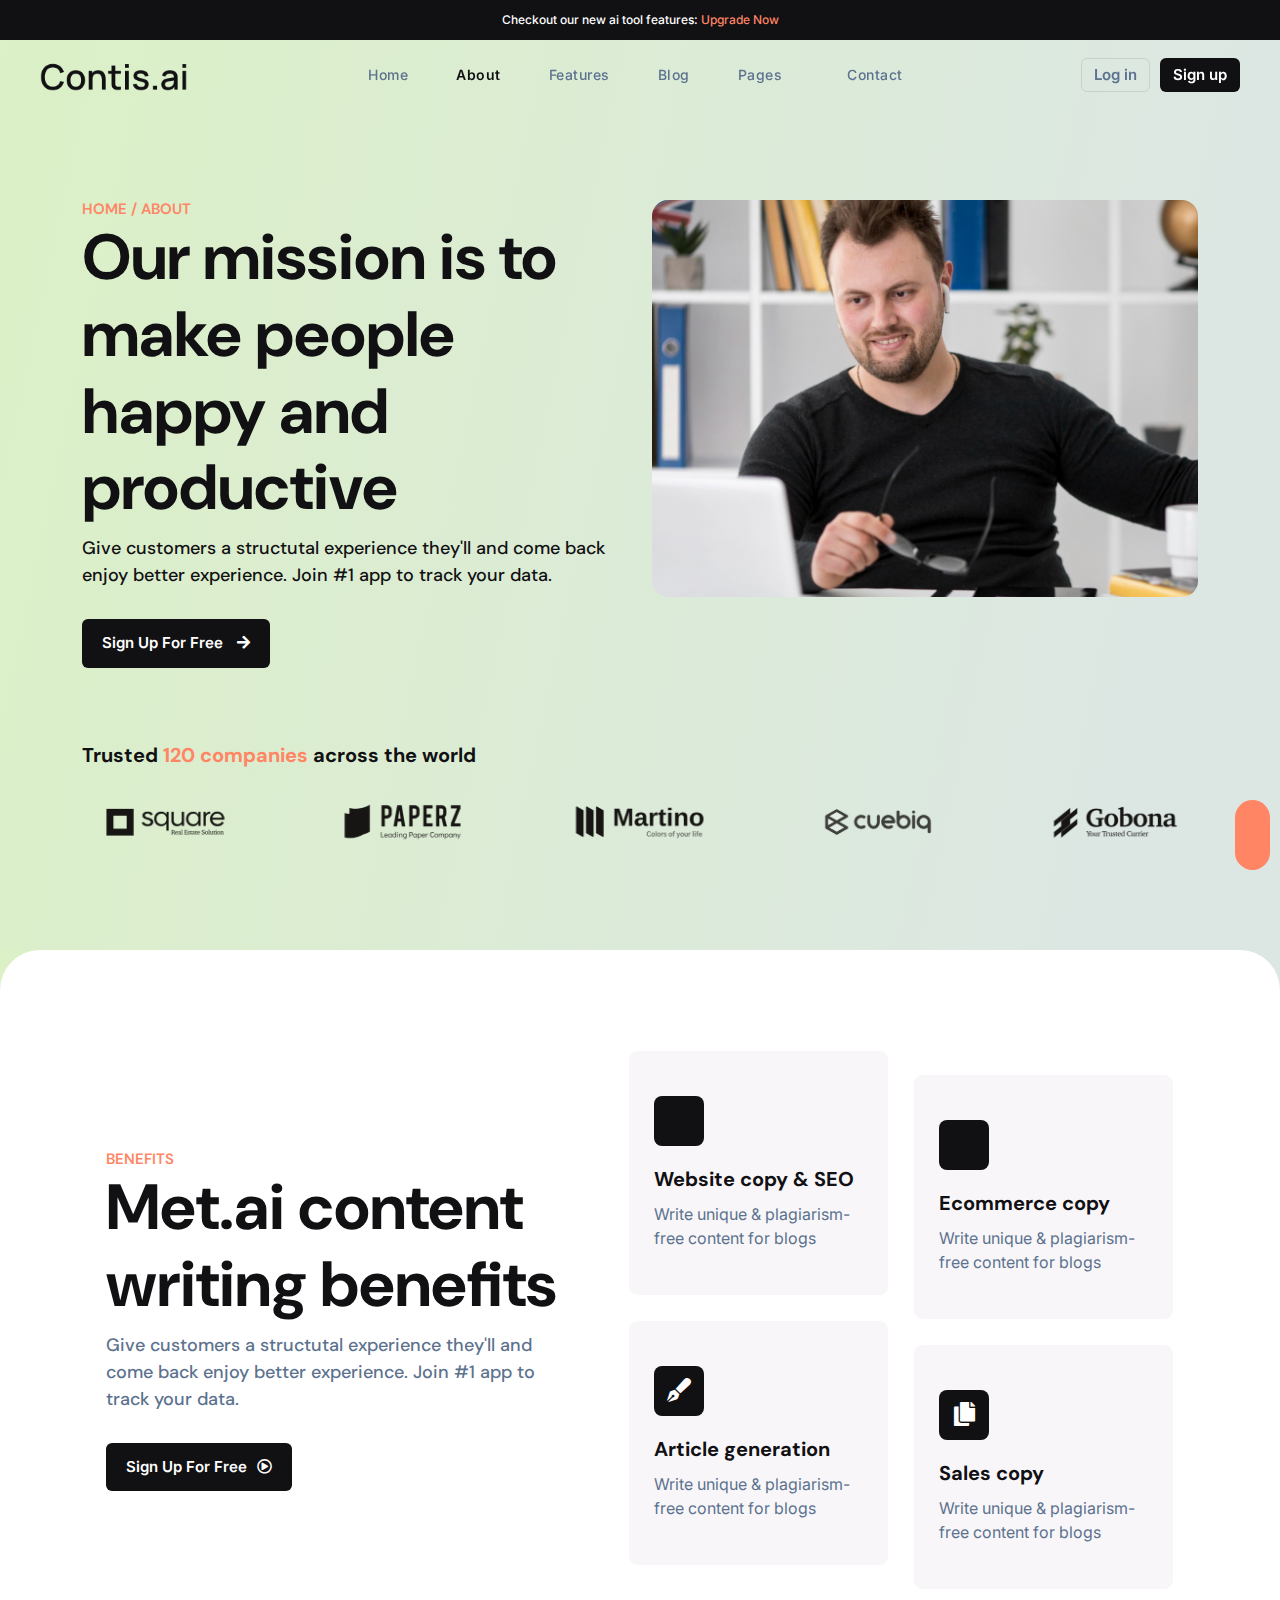
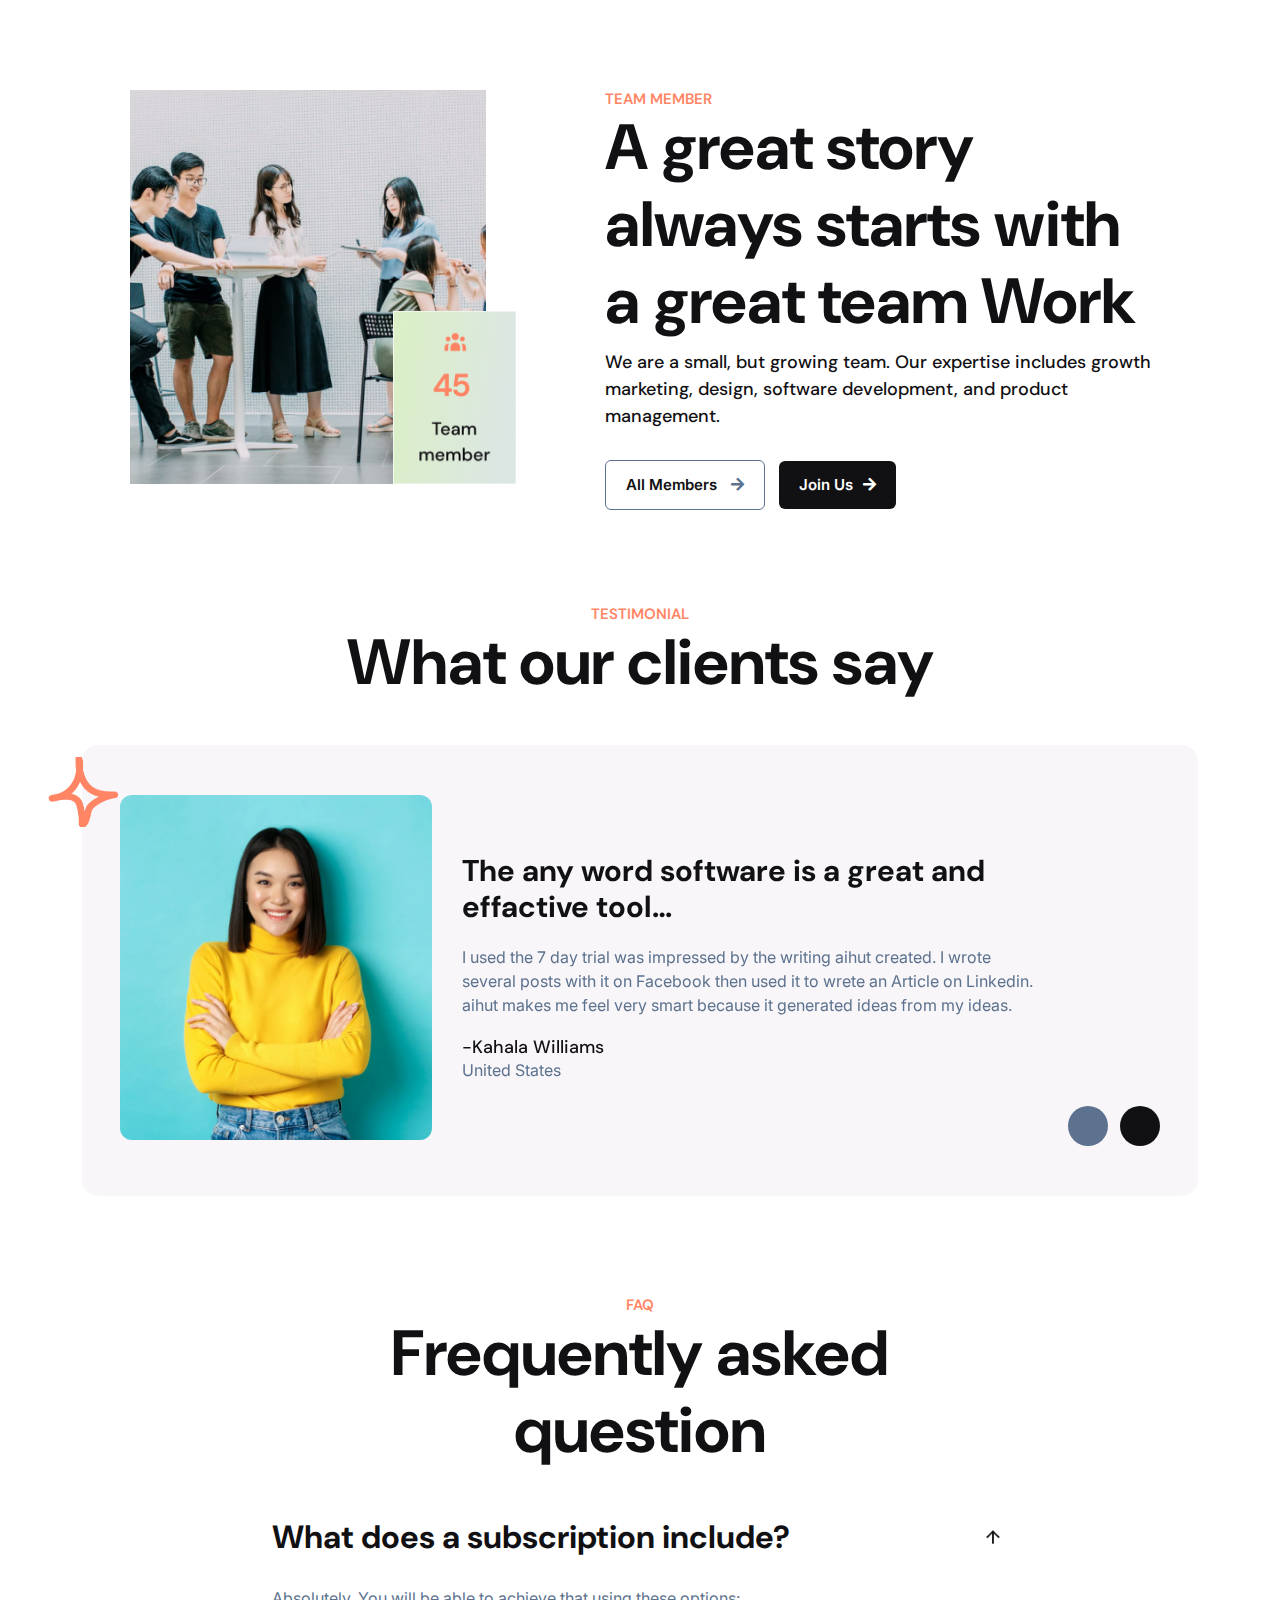
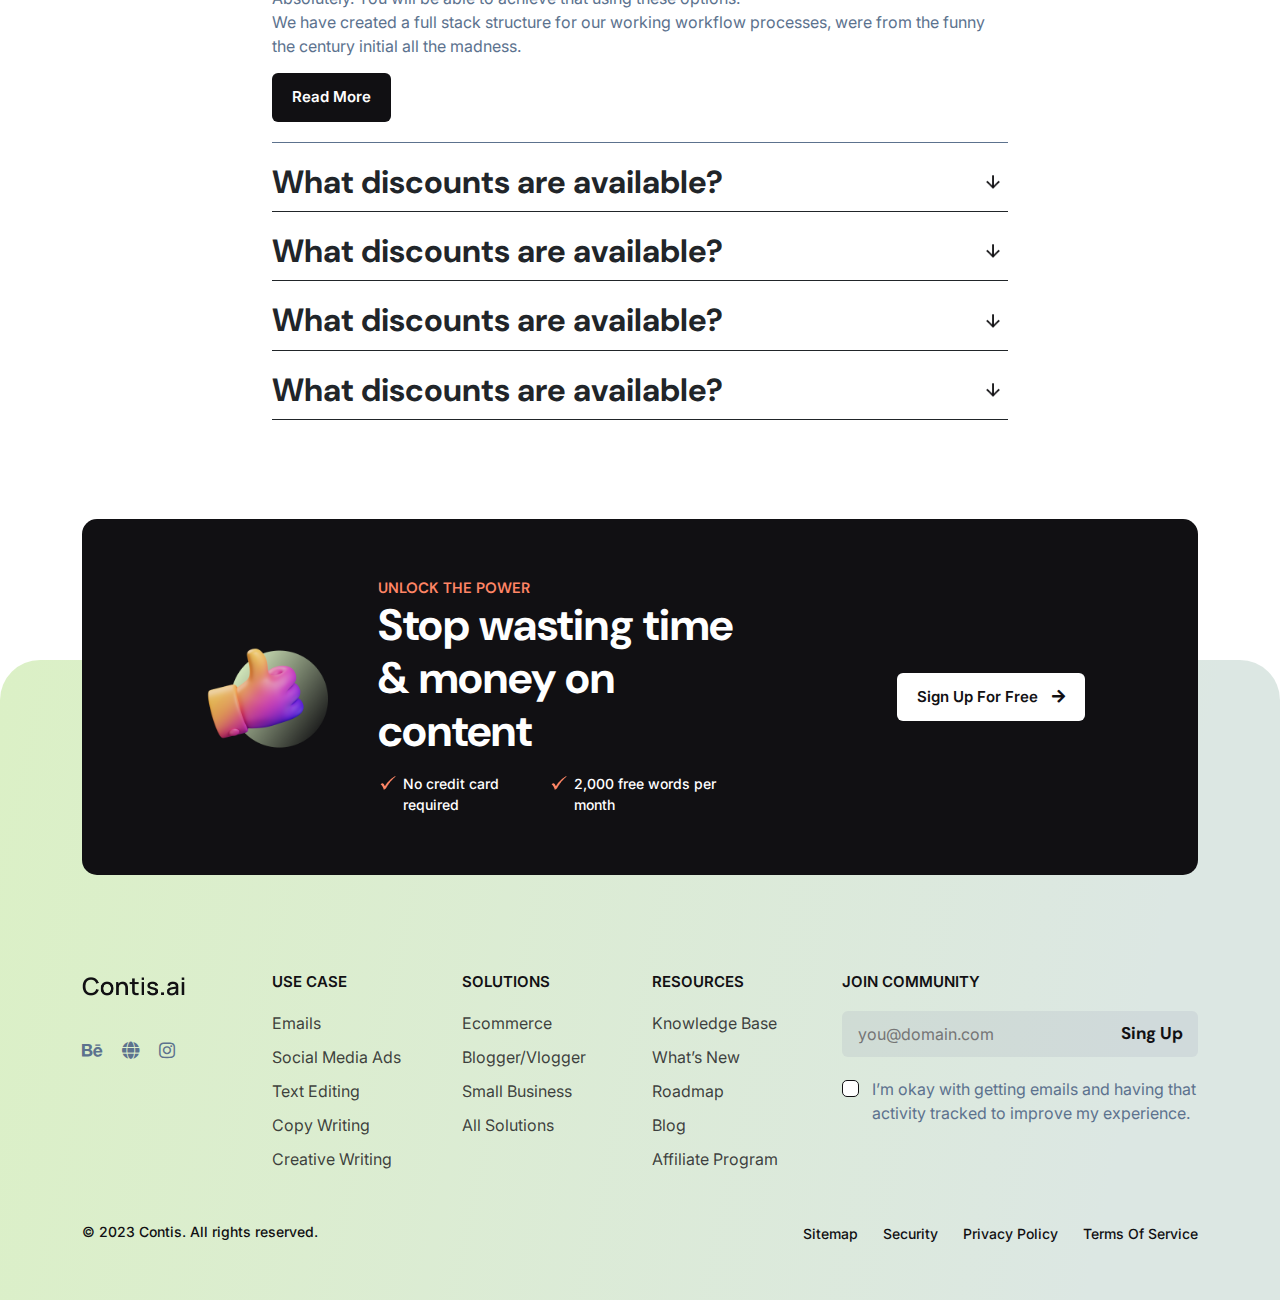
==== commit 878c8ca6: "responsiv css update" ====
--- a/about.html
+++ b/about.html
@@ -39,47 +39,53 @@
         MAIN MANU START
     ==============================-->
     <nav class="navbar navbar-expand-lg tf__main_menu">
-        <a class="navbar-brand" href="index.html"><img src="images/Logo_1.png" alt="logo" class="img-fluid w-100"></a>
-        <button class="navbar-toggler" type="button" data-bs-toggle="collapse" data-bs-target="#navbarSupportedContent"
-            aria-controls="navbarSupportedContent" aria-expanded="false" aria-label="Toggle navigation">
-            <i class="fas fa-bars bar_icon"></i>
-        </button>
-        <div class="collapse navbar-collapse" id="navbarSupportedContent">
-            <ul class="navbar-nav m-auto">
-                <li class="nav-item">
-                    <a class="nav-link " href="index.html">Home</a>
-                </li>
-                <li class="nav-item">
-                    <a class="nav-link active" href="about.html">about</a>
-                </li>
-                <li class="nav-item">
-                    <a class="nav-link" href="features.html">Features</a>
-                </li>
-                <li class="nav-item">
-                    <a class="nav-link" href="blog.html">blog</a>
-                </li>
-                <li class="nav-item">
-                    <a class="nav-link" href="#">Pages <i class="far fa-plus"></i></a>
-                    <ul class="tf__dropdown">
-                        <li><a href="pricing.html">pricing</a></li>
-                        <li><a href="blog_details.html">Blog details</a></li>
-                        <li><a href="free_item.html">free iteam</a></li>
-                        <li><a href="use_case.html">use case</a></li>
-                    </ul>
-                </li>
-                <li class="nav-item">
-                    <a class="nav-link" href="contact.html">contact</a>
-                </li>
-            </ul>
-            <ul class="tf__menu_btn d-flex flex-wrap align-items-center">
-                <li><a href="#">Log in</a></li>
-                <li><a href="#" class="tf__menu_2nd_btn">Sign up</a></li>
-            </ul>
+        <div class="container-fluid">
+            <a class="navbar-brand" href="index.html"><img src="images/Logo_1.png" alt="logo"
+                    class="img-fluid w-100"></a>
+            <button class="navbar-toggler" type="button" data-bs-toggle="collapse"
+                data-bs-target="#navbarSupportedContent" aria-controls="navbarSupportedContent" aria-expanded="false"
+                aria-label="Toggle navigation">
+                <i class="far fa-stream menu_icon_bar"></i>
+                <i class="far fa-times close_icon_close"></i>
+            </button>
+            <div class="collapse navbar-collapse" id="navbarSupportedContent">
+                <ul class="navbar-nav m-auto">
+                    <li class="nav-item">
+                        <a class="nav-link" href="index.html">Home</a>
+                    </li>
+                    <li class="nav-item">
+                        <a class="nav-link active" href="about.html">about</a>
+                    </li>
+                    <li class="nav-item">
+                        <a class="nav-link" href="features.html">Features</a>
+                    </li>
+                    <li class="nav-item">
+                        <a class="nav-link" href="blog.html">blog</a>
+                    </li>
+                    <li class="nav-item">
+                        <a class="nav-link" href="#">Pages <i class="far fa-plus"></i></a>
+                        <ul class="tf__dropdown">
+                            <li><a href="pricing.html">pricing</a></li>
+                            <li><a href="blog_details.html">Blog details</a></li>
+                            <li><a href="free_item.html">free iteam</a></li>
+                            <li><a href="use_case.html">use case</a></li>
+                        </ul>
+                    </li>
+                    <li class="nav-item">
+                        <a class="nav-link" href="contact.html">contact</a>
+                    </li>
+                </ul>
+                <ul class="tf__menu_btn d-flex flex-wrap align-items-center">
+                    <li><a href="#">Log in</a></li>
+                    <li><a href="#" class="tf__menu_2nd_btn">Sign up</a></li>
+                </ul>
+            </div>
         </div>
     </nav>
     <!--============================
         MAIN MANU END
     ==============================-->
+
 
 
     <!--============================
@@ -88,7 +94,7 @@
     <section class="tf__about pt_200 pb_95">
         <div class="container">
             <div class="row">
-                <div class="col-xl-6">
+                <div class="col-xl-6 col-lg-6">
                     <div class="tf__common_heading tf__common_heading2">
                         <h6>home / ABOUT</h6>
                         <h2 class="tf__common_heading_color">Our mission is to make people happy and productive</h2>
@@ -97,7 +103,7 @@
                         <a href="#" class="tf__common_btn">Sign Up for Free <i class="fas fa-arrow-right"></i></a>
                     </div>
                 </div>
-                <div class="col-xl-6">
+                <div class="col-xl-6 col-lg-6">
                     <div class="tf__about_img">
                         <img src="images/about_img.jpg" alt="about img" class="img-fluid w-100">
                     </div>
@@ -112,27 +118,27 @@
                     </div>
                 </div>
                 <div class="row justify-content-between">
-                    <div class="col-xl-2">
+                    <div class="col-xl-2 col-md-6">
                         <a href="#" class="tf__brand_img">
                             <img src="images/Brands-1.png" alt="brand name" class="img-fluid w-100">
                         </a>
                     </div>
-                    <div class="col-xl-2">
+                    <div class="col-xl-2 col-md-6">
                         <a href="#" class="tf__brand_img">
                             <img src="images/Brands-2.png" alt="brand name" class="img-fluid w-100">
                         </a>
                     </div>
-                    <div class="col-xl-2">
+                    <div class="col-xl-2 col-md-6">
                         <a href="#" class="tf__brand_img">
                             <img src="images/Brands-3.png" alt="brand name" class="img-fluid w-100">
                         </a>
                     </div>
-                    <div class="col-xl-2">
+                    <div class="col-xl-2 col-md-6">
                         <a href="#" class="tf__brand_img">
                             <img src="images/Brands-4.png" alt="brand name" class="img-fluid w-100">
                         </a>
                     </div>
-                    <div class="col-xl-2">
+                    <div class="col-xl-2 col-md-6">
                         <a href="#" class="tf__brand_img">
                             <img src="images/Brands-5.png" alt="brand name" class="img-fluid w-100">
                         </a>
@@ -163,9 +169,9 @@
                                     aria-hidden="true"></i></a>
                         </div>
                     </div>
-                    <div class="col-xl-6 m-auto">
+                    <div class="col-xl-6 m-auto tf__single_service_responsib">
                         <div class="row">
-                            <div class="col-xl-6">
+                            <div class="col-xl-6 col-md-6">
                                 <div class="tf__single_service tf__single_benifit mb-4">
                                     <span><i class="fas fa-sensor-fire"></i></span>
                                     <a href="#">Website copy & SEO</a>
@@ -177,7 +183,7 @@
                                     <p>Write unique & plagiarism- free content for blogs</p>
                                 </div>
                             </div>
-                            <div class="col-xl-6">
+                            <div class="col-xl-6 col-md-6">
                                 <div class="tf__single_service tf__single_benifit mt-4 mb-4">
                                     <span><i class="fas fa-bags-shopping"></i></span>
                                     <a href="#">Ecommerce copy</a>
@@ -206,13 +212,13 @@
     <section class="tf__team pb_95">
         <div class="container">
             <div class="row">
-                <div class="col-xl-4 mx-auto">
+                <div class="col-xl-4 col-lg-5 mx-auto">
                     <div class="tf__team_img">
                         <img src="images/team_img.jpg" alt="team img" class="img-fluid w-100">
                     </div>
 
                 </div>
-                <div class="col-xl-6 mx-auto">
+                <div class="col-xl-6 col-lg-6 mx-auto">
                     <div class="tf__common_heading tf__common_heading2">
                         <h6>team member</h6>
                         <h2 class="tf__common_heading_color">A great story always starts with a great team Work</h2>
@@ -304,7 +310,7 @@
     <section class="tf__faq tf__about_faq pt_100 pb_240">
         <div class="container">
             <div class="row">
-                <div class="col-xl-6 m-auto">
+                <div class="col-xl-6 col-md-8 m-auto">
                     <div class="tf__common_heading tf__faq_common_heading">
                         <h6>faq</h6>
                         <h2 class="tf__common_heading_color">Frequently asked question</h2>
@@ -313,7 +319,7 @@
             </div>
 
             <div class="row">
-                <div class="col-xl-8 mx-auto">
+                <div class="col-xl-8 col-md-8 col-lg-8 mx-auto">
                     <div class="accordion tf__faq_accordion" id="accordionExample01">
                         <div class="accordion-item">
                             <h2 class="accordion-header" id="headingOne">
@@ -415,22 +421,21 @@
     ==============================-->
 
 
-
     <!--============================
         FOOTER START
     ==============================-->
-    <section class="tf__footer tf__about_footer">
+    <section class="tf__footer tf__features_footer">
         <div class="container">
             <div class="row">
                 <div class="col-xl-12">
                     <div class="tf__unlock">
                         <div class="row">
-                            <div class="col-xl-2 m-auto">
+                            <div class="col-xl-2 col-md-12 col-lg-3 m-auto">
                                 <div class="tf__unlock_img">
                                     <img src="images/subscraib_img.png" alt="unlock" class="img-fluid w-100">
                                 </div>
                             </div>
-                            <div class="col-xl-5 m-auto">
+                            <div class="col-xl-5 col-sm-8 col-md-8 col-lg-5 mx-auto">
                                 <div class="tf__unlock_text">
                                     <div class="tf__common_heading tf__unlock_heading">
                                         <h6>UNLOCK THE POWER</h6>
@@ -442,20 +447,19 @@
                                     </ul>
                                 </div>
                             </div>
-                            <div class="col-xl-4 m-auto d-flex justify-content-end">
+                            <div class="col-xl-4 col-sm-4 col-md-4 col-lg-4 m-auto d-flex justify-content-end">
                                 <div class="tf__unlock_btn">
                                     <a href="#" class="tf__common_btn">Sign Up for Free <i
                                             class="fas fa-arrow-right"></i></a>
                                 </div>
                             </div>
-
-                        </div>
-                    </div>
-                </div>
-            </div>
-
-            <div class="row">
-                <div class="col-xl-2">
+                        </div>
+                    </div>
+                </div>
+            </div>
+
+            <div class="row">
+                <div class="col-xl-2 col-sm-6 col-md-3">
                     <div class="tf__footer_left">
                         <a href="index.html" class="tf__footer_logo">
                             <img src="images/Logo_1.png" alt="Contisai" class="img-fluid w-100">
@@ -465,12 +469,11 @@
                                 <li><a href="#"><i class="fab fa-behance"></i></a></li>
                                 <li><a href="#"><i class="fas fa-globe"></i></a></li>
                                 <li><a href="#"><i class="fab fa-instagram"></i></a></li>
-
                             </ul>
                         </div>
                     </div>
                 </div>
-                <div class="col-xl-2">
+                <div class="col-xl-2 col-sm-6 col-md-3">
                     <div class="tf__quick_link">
                         <h5>USE CASE</h5>
                         <ul>
@@ -482,8 +485,8 @@
                         </ul>
                     </div>
                 </div>
-                <div class="col-xl-2">
-                    <div class="tf__quick_link">
+                <div class="col-xl-2 col-sm-6 col-md-3">
+                    <div class="tf__quick_link tf__quick_link_sm ">
                         <h5>solutions</h5>
                         <ul>
                             <li><a href="#">Ecommerce</a></li>
@@ -493,8 +496,8 @@
                         </ul>
                     </div>
                 </div>
-                <div class="col-xl-2">
-                    <div class="tf__quick_link">
+                <div class="col-xl-2 col-sm-6 col-md-3">
+                    <div class="tf__quick_link tf__quick_link_sm">
                         <h5>RESOURCES</h5>
                         <ul>
                             <li><a href="#">Knowledge base</a></li>
@@ -505,8 +508,8 @@
                         </ul>
                     </div>
                 </div>
-                <div class="col-xl-4 mx-auto">
-                    <div class="tf__address">
+                <div class="col-xl-4 col-md-12 mx-auto">
+                    <div class="tf__address tf__quick_link_sm tf__address_md">
                         <h5>JOIN COMMUNITY</h5>
                         <div class="tf__footer_singup">
                             <input type="text" placeholder="you@domain.com">
@@ -521,10 +524,9 @@
                     </div>
                 </div>
             </div>
-
             <div class="row">
                 <div class="col-xl-12">
-                    <div class="tf__copyright d-flex flex-wrap justify-content-between mt_55 mb_50">
+                    <div class="tf__copyright d-flex flex-wrap justify-content-between mt_50 mb_55">
                         <p>© 2023 Contis. All rights reserved.</p>
                         <ul class="d-flex flex-wrap">
                             <li><a href="#">Sitemap</a></li>
@@ -535,13 +537,22 @@
                     </div>
                 </div>
             </div>
-
         </div>
     </section>
     <!--============================
         FOOTER END
     ==============================-->
 
+
+    <!--=========================
+        SCROLL BUTTON START
+    ===========================-->
+    <div class="tf__scroll_btn">
+        <span><i class="fas fa-arrow-alt-up"></i></span>
+    </div>
+    <!--==========================
+        SCROLL BUTTON END
+    ===========================-->
 
 
     <!--jquery library js-->
@@ -550,8 +561,11 @@
     <script src="js/bootstrap.bundle.min.js"></script>
     <!--font-awesome js-->
     <script src="js/Font-Awesome.js"></script>
+    <!--countup js-->
+    <script src="js/jquery.countup.min.js"></script>
+    <script src="js/jquery.waypoints.min.js"></script>
+
     <script src="js/slick.min.js"></script>
-
 
     <!--main js-->
     <script src="js/main.js"></script>
--- a/css/style.css
+++ b/css/style.css
@@ -166,15 +166,14 @@
 ===============================*/
 
 
-
 /*==============================
   HOME PAGE START
 ===============================*/
 /* topbar start */
 .tf__topbar {
   width: 100%;
-  height: 36px;
-  line-height: 36px;
+  height: 40px;
+  line-height: 40px;
   background: var(--colorSecondary);
   position: fixed;
   top: 0;
@@ -198,7 +197,7 @@
 
 /* main manu start */
 .tf__main_menu {
-  padding: 0px 40px;
+  padding: 0px 28px;
   background: transparent;
   width: 100%;
   height: 70px;
@@ -211,7 +210,6 @@
   -moz-transition: all linear .3s;
   -ms-transition: all linear .3s;
   -o-transition: all linear .3s;
-  /* border-bottom: 1px solid #00a6fb26; */
 }
 
 .tf__main_menu .navbar-brand {
@@ -571,7 +569,7 @@
 
 .tf__single_service_right {
   background: var(--colorPrimary);
-  padding: 50px 30px 188px;
+  padding: 50px 30px 164px;
   border-radius: 10px;
   position: relative;
 }
@@ -770,12 +768,15 @@
 
 .tf__counter_text {
   float: left;
-}
-
-.tf__counter_text h2 {
+  width: 75%;
+}
+
+.tf__counter_text h2,
+.tf__counter_text h2 span {
   text-align: center;
-  font-size: 106px;
+  font-size: 100px;
   font-weight: 700;
+  color: var(--colorSecondary);
 }
 
 .tf__counter_text h4 {
@@ -785,9 +786,9 @@
 }
 
 .tf__counter_img {
-  width: 220px;
   height: 220px;
   float: left;
+  width: 25%;
 }
 
 /*work process end*/
@@ -977,12 +978,11 @@
   font-weight: 500;
 }
 
-
 .tf__testimonial .nextArrow,
 .tf__testimonial .prevArrow {
   width: 40px;
   height: 40px;
-  background: var(--colorSecondary);
+  background: var(--paraColor);
   color: var(--colorWhite);
   line-height: 40px;
   text-align: center;
@@ -991,10 +991,26 @@
   position: absolute;
   bottom: 0;
   right: 0;
+  cursor: pointer;
+  transition: ease-in-out .3s;
+  -webkit-transition: ease-in-out .3s;
+  -moz-transition: ease-in-out .3s;
+  -ms-transition: ease-in-out .3s;
+  -o-transition: ease-in-out .3s;
+  z-index: 2;
 }
 
 .tf__testimonial .prevArrow {
-  right: 60px;
+  right: 52px;
+}
+
+.tf__testimonial .nextArrow:hover,
+.tf__testimonial .prevArrow:hover {
+  background: var(--colorSecondary);
+}
+
+.tf__testimonial .nextArrow {
+  background: var(--colorSecondary);
 }
 
 /*testimonial end*/
@@ -1172,6 +1188,10 @@
   -moz-transition: all linear .3s;
   -ms-transition: all linear .3s;
   -o-transition: all linear .3s;
+}
+
+.tf__unlock_img {
+  height: 140px;
 }
 
 .tf__unlock_heading {
@@ -2226,4 +2246,56 @@
 
 /*==============================
   CONTACT END
-===============================*/+===============================*/
+
+
+/* SCROLL BUTTON START */
+.tf__scroll_btn {
+  width: 35px;
+  height: 70px;
+  border-radius: 25px;
+  position: fixed;
+  bottom: 30px;
+  right: 10px;
+  z-index: 111;
+  cursor: pointer;
+  text-align: center;
+  line-height: 70px;
+  background: var(--colorPrimary);
+  transition: all linear .3s;
+  -webkit-transition: all linear .3s;
+  -moz-transition: all linear .3s;
+  -ms-transition: all linear .3s;
+  -o-transition: all linear .3s;
+  -webkit-border-radius: 25px;
+  -moz-border-radius: 25px;
+  -ms-border-radius: 25px;
+  -o-border-radius: 25px;
+}
+
+.tf__scroll_btn span {
+  font-size: 16px;
+  color: var(--colorWhite);
+  animation: scroll_amini linear 2s infinite alternate;
+  -webkit-animation: scroll_amini linear 2s infinite alternate;
+  position: absolute;
+  left: 50%;
+  bottom: -20px;
+  transform: translateX(-50%);
+  -webkit-transform: translateX(-50%);
+  -moz-transform: translateX(-50%);
+  -ms-transform: translateX(-50%);
+  -o-transform: translateX(-50%);
+}
+
+@keyframes scroll_amini {
+  from {
+    bottom: -17px;
+  }
+
+  to {
+    bottom: 12px;
+  }
+}
+
+/* SCROLL BUTTON END */--- a/css/responsive.css
+++ b/css/responsive.css
@@ -1,11 +1,1513 @@
-@media (min-width: 1400px) {}
-
-@media (min-width: 1200px) and (max-width: 1399.99px) {}
-
-@media (min-width: 992px) and (max-width: 1199.99px) {}
-
-@media (min-width: 768px) and (max-width: 991.99px) {}
-
-@media (min-width: 576px) and (max-width: 767.99px) {}
-
-@media (max-width: 575.99px) {}+@media (min-width: 1400px) and (max-width: 1600px) {
+
+
+    .tf__banner::after {
+        top: 110px;
+        left: 280px;
+    }
+
+}
+
+@media (min-width: 1200px) and (max-width: 1399.99px) {
+
+    /*==============================
+    HOME PAGE START
+    ===============================*/
+    .tf__banner_text h1 {
+        font-size: 100px;
+    }
+
+    .tf__banner::after {
+        left: 188px;
+    }
+
+    .tf__banner_text::after {
+        left: -280px;
+    }
+
+    .tf__banner_img {
+        height: 450px;
+    }
+
+    .tf__counter_text h2,
+    .tf__counter_text h2 span {
+        font-size: 84px;
+    }
+
+    .tf__single_testimonial {
+        padding: 50px;
+    }
+
+    .tf__testimonial_img {
+        width: 30%;
+        height: 345px;
+        float: left;
+    }
+
+    .tf__testimonial_text {
+        width: 55%;
+    }
+
+
+    .tf__testimonial_text h4 {
+        font-size: 30px;
+    }
+
+    .tf__unlock_img {
+        height: 114px;
+    }
+
+    .tf__address {
+        margin-top: 0;
+    }
+
+    /*==============================
+    HOME PAGE END
+    ===============================*/
+
+
+
+    /*==============================
+    CONTACT START
+    ===============================*/
+
+    .tf__blog_checkbox {
+        margin-bottom: 45px;
+    }
+
+    /*==============================
+    CONTACT END
+    ===============================*/
+
+}
+
+
+
+
+@media (min-width: 992px) and (max-width: 1199.99px) {
+
+    /*==============================
+    HOME PAGE START
+    ===============================*/
+
+    /* menu start */
+
+    .tf__main_menu .navbar-nav .nav-item>a {
+        padding: 0px 10px;
+    }
+
+    /* menu end */
+
+
+    /* banner start */
+
+    .tf__banner::after {
+        left: 59px;
+    }
+
+    .tf__banner_text h1 {
+        font-size: 88px;
+    }
+
+    .tf__banner_text::before {
+        width: 230px;
+        height: 100px;
+        top: 197px;
+        right: -16px;
+    }
+
+    .tf__banner_text::after {
+        width: 209px;
+        height: 100px;
+        top: 127px;
+        left: -58px;
+    }
+
+    .tf__banner_img {
+        height: 480px;
+    }
+
+    /* banner end */
+
+
+    /* service start */
+
+    .tf__common_heading h2 {
+        font-size: 45px;
+    }
+
+    .tf__main_service {
+        padding: 15px;
+    }
+
+    .tf__single_service_right {
+        padding: 40px 30px 40px;
+    }
+
+    /* service end */
+
+
+    /* work process start */
+
+    .tf__work_process_img {
+        height: 420px;
+        width: 90%;
+    }
+
+    .tf__work_process_img::after {
+        width: 441px;
+        height: 350px;
+        bottom: 35px;
+        right: -60px;
+    }
+
+    .tf__counter_text h2,
+    .tf__counter_text h2 span {
+        font-size: 70px;
+    }
+
+    .tf__counter_text h4 {
+        font-size: 20px;
+        margin-top: 20px;
+    }
+
+    .tf__counter_text {
+        width: 66%;
+    }
+
+    .tf__counter_img {
+        width: 30%;
+    }
+
+    /* work process end */
+
+
+    /* contant_creator start */
+
+    .tf__content_creator_top_text h4 {
+        font-size: 32px;
+    }
+
+    /* contant_creator end */
+
+
+    /*  testimonial start */
+
+    .tf__single_testimonial {
+        padding: 50px;
+    }
+
+    .tf__testimonial_img {
+        width: 40%;
+        height: 345px;
+        float: left;
+    }
+
+    .tf__testimonial_text {
+        width: 55%;
+    }
+
+    .tf__testimonial_text h4 {
+        font-size: 30px;
+    }
+
+    /*  testimonial end */
+
+
+    /* fotter end */
+    .tf__unlock {
+        padding: 60px 30px;
+    }
+
+    .tf__unlock_img {
+        height: 156px;
+    }
+
+    .tf__address_md {
+        margin-top: 30px !important;
+    }
+
+    /* fotter end */
+
+    /*==============================
+    HOME PAGE END
+    ===============================*/
+
+
+    /*==============================
+    ABOUT START
+    ===============================*/
+
+    .tf__single_service_responsib {
+        margin-top: 25px !important;
+    }
+
+    .tf__free_iteam_img {
+        width: 430px;
+        height: 373px;
+    }
+
+    /*==============================
+    ABOUT END
+    ===============================*/
+
+
+
+    /*==============================
+    BLOG START
+    ===============================*/
+
+    .tf__single_blog_img {
+        height: 260px;
+    }
+
+    /*==============================
+    BLOG END
+    ===============================*/
+
+
+
+    /*==============================
+    BLOG DETAILS START
+    ===============================*/
+
+    .tf__blog_checkbox {
+        margin-bottom: 45px;
+    }
+
+    .tf__blog_details_responsib {
+        margin-top: 35px !important;
+    }
+
+    /*==============================
+    BLOG DETAILS END
+    ===============================*/
+
+
+    /*==============================
+    CONTACT START
+    ===============================*/
+
+    .tf__blog_form {
+        margin-top: 35px;
+    }
+
+    /*==============================
+    CONTACT END
+    ===============================*/
+
+
+
+}
+
+
+
+
+
+@media (min-width: 768px) and (max-width: 991.99px) {
+
+    /*==============================
+    HOME PAGE START
+    ===============================*/
+
+    /* menu start */
+    .tf__main_menu {
+        border-bottom: 1px solid #00000040;
+        padding: 0;
+    }
+
+    .tf__main_menu .container-fluid {
+        padding: 15px 0;
+    }
+
+    .tf__main_menu .navbar-nav {
+        background: var(--colorWhite);
+    }
+
+    .tf__main_menu #navbarSupportedContent {
+        margin-top: 15px;
+    }
+
+    .tf__main_menu .tf__menu_btn {
+        background: var(--colorWhite);
+        padding: 20px 25px;
+        border-bottom: 1px solid #00000040;
+    }
+
+    .tf__main_menu .navbar-brand {
+        margin-left: 12px;
+        width: 120px;
+    }
+
+    .tf__main_menu .navbar-nav .nav-item>a {
+        line-height: 50px;
+        border-bottom: 1px solid #eee;
+    }
+
+    .tf__dropdown {
+        left: 25px;
+        max-height: 250px;
+    }
+
+    .tf__main_menu .navbar-toggler {
+        width: 40px;
+        height: 40px;
+        line-height: 39px;
+        text-align: center;
+        padding: 0;
+        background: var(--colorSecondary);
+        color: var(--colorWhite);
+        font-size: 16px;
+        margin-right: 12px;
+    }
+
+    .tf__main_menu .navbar-toggler .close_icon_close {
+        display: none;
+    }
+
+    .tf__main_menu .navbar-toggler.show {
+        background: var(--colorPrimary);
+    }
+
+    .tf__main_menu .navbar-toggler.show .menu_icon_bar {
+        display: none;
+    }
+
+    .tf__main_menu .navbar-toggler.show .close_icon_close {
+        display: block;
+    }
+
+    /* menu end */
+
+
+    /* banner start */
+    .tf__banner::after {
+        width: 465px;
+        height: 380px;
+        top: 130px;
+        left: 117px;
+    }
+
+    .tf__banner_text h1 {
+        font-size: 44px;
+    }
+
+    .tf__banner_text p {
+        font-size: 16px;
+    }
+
+    .tf__banner_text::after {
+        display: none;
+    }
+
+    .tf__banner_text::before {
+        display: none;
+    }
+
+    .tf__banner_img {
+        height: 286px;
+        margin: 40px auto 0px;
+        width: 85%;
+    }
+
+    .tf__banner_img img {
+        border-top-right-radius: 10px;
+        border-top-left-radius: 10px;
+    }
+
+    /* banner end */
+
+
+    /* service start */
+
+    .tf__brand_heading h6 {
+        font-size: 16px;
+    }
+
+    .tf__brand_heading h6 span {
+        font-size: 16px;
+    }
+
+    .tf__main_service {
+        margin-left: 20px !important;
+        margin-right: 20px !important;
+    }
+
+    .tf__common_heading h2 {
+        font-size: 36px;
+    }
+
+    .tf__single_service_right {
+        padding: 20px 30px 45px;
+    }
+
+    .tf__single_service_right_heading {
+        font-size: 30px;
+    }
+
+    /* service end */
+
+
+    /* work_process start */
+
+    .tf__work_process_img {
+        height: 360px;
+        margin-bottom: 45px;
+        width: 86%;
+    }
+
+    .tf__work_process_img::after {
+        width: 350px;
+        height: 250px;
+    }
+
+    .tf__counter_text h2,
+    .tf__counter_text h2 span {
+        font-size: 44px;
+    }
+
+    .tf__process_accordion .accordion-item .tf__process_accordion_btn span {
+        width: 40px !important;
+        height: 40px !important;
+        line-height: 40px;
+    }
+
+    .tf__process_accordion .accordion-item .tf__process_accordion_btn span::after {
+        left: 19px;
+    }
+
+    .tf__process_accordion .accordion-collapse::after {
+        left: 19px;
+    }
+
+    .tf__counter_text {
+        width: 100%;
+    }
+
+    .tf__counter_text h2,
+    .tf__counter_text h2 span {
+        margin-bottom: 20px;
+    }
+
+    .tf__counter_text {
+        width: 72%;
+    }
+
+    .tf__counter_img {
+        height: 250px;
+        width: 25%;
+    }
+
+    /* work_process end */
+
+
+    /* contant_creator page start */
+
+    .tf__content_creator_top {
+        padding: 20px 0px;
+    }
+
+    .tf__content_creator_top_img {
+        height: 390px;
+        padding: 0px 20px;
+    }
+
+    .tf__content_creator_top_text {
+        padding: 25px 20px 0px;
+    }
+
+    .tf__content_creator_top_text h4 {
+        font-size: 30px;
+        line-height: 35px;
+    }
+
+    .tf__single_content_creator_bottom {
+        padding: 20px;
+        margin-bottom: 25px;
+    }
+
+    .tf__single_content_creator_bottom_img {
+        height: 450px;
+    }
+
+    .tf__single_content_creator_bottom_text h4 {
+        font-size: 30px;
+    }
+
+    /*  contant_creator end */
+
+
+    /*  testimonial start */
+
+    .tf__single_testimonial {
+        padding: 50px;
+    }
+
+    .tf__testimonial_img {
+        width: 40%;
+        height: 345px;
+        float: left;
+    }
+
+    .tf__testimonial_text {
+        width: 55%;
+    }
+
+    .tf__testimonial_text h4 {
+        font-size: 30px;
+    }
+
+    /*  testimonial end */
+
+
+
+    /*  faq start */
+
+    .tf__faq_accordion .accordion-item .accordion-button {
+        font-size: 18px;
+    }
+
+    /*  faq end */
+
+
+    /*  footer start */
+
+    .tf__unlock {
+        padding: 60px 37px;
+    }
+
+    .tf__unlock_heading h2 {
+        margin-bottom: 22px;
+    }
+
+    .tf__unlock_btn {
+        width: 100%;
+        margin-top: 22px;
+    }
+
+    .tf__unlock_img {
+        display: none;
+    }
+
+    .tf__address_md {
+        margin-top: 30px !important;
+    }
+
+    .tf__copyright {
+        margin-top: 60px !important;
+    }
+
+    .tf__copyright p {
+        margin-bottom: 10px;
+    }
+
+    .tf__copyright ul li a {
+        margin-right: 25px;
+        margin-left: 0;
+    }
+
+    /*  footer end */
+
+    /*==============================
+    HOME PAGE END
+    ===============================*/
+
+
+
+    /*==============================
+    ABOUT START
+    ===============================*/
+    .tf__about_img {
+        margin-top: 35px;
+        width: 80%;
+        height: 500px;
+    }
+
+    .tf__single_service_responsib {
+        margin-top: 25px !important;
+    }
+
+    .tf__team_img {
+        height: 320px;
+        margin-bottom: 35px;
+        width: 50%;
+    }
+
+    /*==============================
+    ABOUT END
+    ===============================*/
+
+
+
+    /*==============================
+    BLOG DETAILS START
+    ===============================*/
+
+    .tf__blog_details_left_img {
+        height: 430px;
+    }
+
+    .tf__blog_details_author ul li {
+        margin-right: 20px;
+    }
+
+    .tf__blog_details_left_text_img {
+        height: 200px;
+    }
+
+    .tf__blog_checkbox {
+        margin-bottom: 45px;
+    }
+
+    .tf__blog_details_responsib {
+        margin-top: 35px !important;
+    }
+
+    /*==============================
+    BLOG DETAILS END
+    ===============================*/
+
+
+
+    /*==============================
+    CONTACT START
+    ===============================*/
+
+    .tf__blog_form {
+        margin-top: 35px;
+    }
+
+    /*==============================
+    CONTACT END
+    ===============================*/
+
+
+
+}
+
+
+
+
+
+@media (min-width: 576px) and (max-width: 767.99px) {
+
+    /*==============================
+    HOME PAGE START
+    ===============================*/
+
+    /* menu start */
+    .tf__main_menu {
+        border-bottom: 1px solid #00000040;
+        padding: 0;
+    }
+
+    .tf__main_menu .container-fluid {
+        padding: 15px 0;
+    }
+
+    .tf__main_menu .navbar-nav {
+        background: var(--colorWhite);
+    }
+
+    .tf__main_menu #navbarSupportedContent {
+        margin-top: 15px;
+    }
+
+    .tf__main_menu .tf__menu_btn {
+        background: var(--colorWhite);
+        padding: 20px 25px;
+        border-bottom: 1px solid #00000040;
+    }
+
+    .tf__main_menu .navbar-brand {
+        margin-left: 12px;
+        width: 120px;
+    }
+
+    .tf__main_menu .navbar-nav .nav-item>a {
+        line-height: 50px;
+        border-bottom: 1px solid #eee;
+    }
+
+    .tf__dropdown {
+        left: 25px;
+        max-height: 250px;
+    }
+
+    .tf__main_menu .navbar-toggler {
+        width: 40px;
+        height: 40px;
+        line-height: 39px;
+        text-align: center;
+        padding: 0;
+        background: var(--colorSecondary);
+        color: var(--colorWhite);
+        font-size: 16px;
+        margin-right: 12px;
+    }
+
+    .tf__main_menu .navbar-toggler .close_icon_close {
+        display: none;
+    }
+
+    .tf__main_menu .navbar-toggler.show {
+        background: var(--colorPrimary);
+    }
+
+    .tf__main_menu .navbar-toggler.show .menu_icon_bar {
+        display: none;
+    }
+
+    .tf__main_menu .navbar-toggler.show .close_icon_close {
+        display: block;
+    }
+
+    /* menu end */
+
+
+    /* banner start */
+    .tf__banner::after {
+        width: 430px;
+        height: 350px;
+        top: 127px;
+        left: 46px;
+    }
+
+    .tf__banner_text h1 {
+        font-size: 44px;
+    }
+
+    .tf__banner_text p {
+        font-size: 16px;
+    }
+
+    .tf__banner_text::after {
+        display: none;
+    }
+
+    .tf__banner_text::before {
+        display: none;
+    }
+
+    .tf__banner_img {
+        height: 210px;
+        margin: 40px auto 0px;
+        width: 85%;
+    }
+
+    .tf__banner_img img {
+        border-top-right-radius: 10px;
+        border-top-left-radius: 10px;
+    }
+
+    /* banner end */
+
+
+    /* service start */
+
+    .tf__brand_heading h6 {
+        font-size: 16px;
+    }
+
+    .tf__brand_heading h6 span {
+        font-size: 16px;
+    }
+
+    .tf__main_service {
+        margin-left: 20px !important;
+        margin-right: 20px !important;
+    }
+
+    .tf__common_heading h2 {
+        font-size: 28px;
+    }
+
+    .tf__single_service_right {
+        padding: 5px 30px 90px;
+    }
+
+    .tf__single_service_right_heading {
+        font-size: 28px;
+    }
+
+    /* service end */
+
+
+    /* work_process start */
+
+    .tf__work_process_img {
+        height: 360px;
+        margin-bottom: 45px;
+        width: 80%;
+    }
+
+    .tf__work_process_img::after {
+        width: 350px;
+        height: 250px;
+    }
+
+    .tf__counter_text h2,
+    .tf__counter_text h2 span {
+        font-size: 44px;
+    }
+
+    .tf__process_accordion .accordion-item .tf__process_accordion_btn span {
+        width: 40px !important;
+        height: 40px !important;
+        line-height: 40px;
+    }
+
+    .tf__process_accordion .accordion-item .tf__process_accordion_btn span::after {
+        left: 19px;
+    }
+
+    .tf__process_accordion .accordion-collapse::after {
+        left: 19px;
+    }
+
+    .tf__counter {
+        margin-top: 50px !important;
+    }
+
+    .tf__counter_text h2,
+    .tf__counter_text h2 span {
+        margin-bottom: 20px;
+    }
+
+    .tf__counter_text h4 {
+        font-size: 20px;
+    }
+
+    .tf__counter_img {
+        height: 144px;
+    }
+
+    /* work_process end */
+
+
+    /* contant_creator page start */
+
+    .tf__content_creator_top {
+        padding: 20px 0px;
+    }
+
+    .tf__content_creator_top_img {
+        height: 250px;
+        padding: 0px 20px;
+    }
+
+    .tf__content_creator_top_text {
+        padding: 25px 20px 0px;
+    }
+
+    .tf__content_creator_top_text h4 {
+        font-size: 26px;
+        line-height: 30px;
+    }
+
+    .tf__single_content_creator_bottom {
+        padding: 20px;
+        margin-bottom: 25px;
+    }
+
+    .tf__single_content_creator_bottom_img {
+        height: 250px;
+    }
+
+    .tf__single_content_creator_bottom_text h4 {
+        font-size: 26px;
+    }
+
+    /*  contant_creator end */
+
+
+    /*  testimonial start */
+
+    .tf__single_testimonial {
+        padding: 60px 82px 60px 109px;
+    }
+
+    .tf__testimonial_img {
+        width: 100%;
+        height: 320px;
+    }
+
+    .tf__testimonial_text {
+        max-width: 100%;
+    }
+
+    .tf__testimonial_text h4 {
+        font-size: 26px;
+        margin-top: 25px;
+    }
+
+    /*  testimonial end */
+
+
+    /*  pricing start */
+
+    .tf__single_pricing h5 {
+        font-size: 26px;
+    }
+
+    /*  pricing end */
+
+
+
+    /*  faq start */
+
+    .tf__faq_accordion .accordion-item .accordion-button {
+        font-size: 18px;
+    }
+
+    /*  faq end */
+
+
+    /*  footer start */
+
+    .tf__unlock {
+        padding: 60px 20px;
+    }
+
+    .tf__unlock_img {
+        display: none;
+    }
+
+    .tf__unlock_heading h2 {
+        margin-bottom: 22px;
+    }
+
+    .tf__unlock_btn {
+        width: 100%;
+        margin-top: 22px;
+    }
+
+    .tf__copyright {
+        margin-top: 60px !important;
+    }
+
+    .tf__copyright p {
+        margin-bottom: 10px;
+    }
+
+    .tf__copyright ul li a {
+        margin-right: 25px;
+        margin-left: 0;
+    }
+
+    .tf__quick_link_sm {
+        margin-top: 25px;
+    }
+
+    /*  footer end */
+
+    /*==============================
+    HOME PAGE END
+    ===============================*/
+
+
+    /*==============================
+    ABOUT START
+    ===============================*/
+    .tf__about_img {
+        margin-top: 35px;
+        width: 80%;
+        height: 500px;
+    }
+
+    .tf__single_service_responsib {
+        margin-top: 25px !important;
+    }
+
+    .tf__team_img {
+        height: 320px;
+        margin-bottom: 35px;
+        width: 65%;
+    }
+
+    .tf__free_iteam_img {
+        width: 400px;
+        height: 345px;
+    }
+
+    /*==============================
+    ABOUT END
+    ===============================*/
+
+
+    /*==============================
+    BLOG START
+    ===============================*/
+
+    .tf__blog_search input {
+        width: 100%;
+    }
+
+    .tf__single_blog_img {
+        height: 300px;
+    }
+
+    /*==============================
+    BLOG END
+    ===============================*/
+
+
+    /*==============================
+    BLOG DETAILS START
+    ===============================*/
+
+    .tf__blog_details_left_img {
+        height: 320px;
+    }
+
+    .tf__blog_details_author ul li {
+        margin-right: 20px;
+    }
+
+    .tf__blog_checkbox {
+        margin-bottom: 45px;
+    }
+
+    .tf__blog_details_responsib {
+        margin-top: 35px !important;
+    }
+
+    /*==============================
+    BLOG DETAILS END
+    ===============================*/
+
+    /*==============================
+    CONTACT START
+    ===============================*/
+    .tf__contact_area {
+        margin-bottom: 25px;
+    }
+
+    .tf__blog_form {
+        margin-top: 35px;
+    }
+
+    /*==============================
+    CONTACT END
+    ===============================*/
+
+
+}
+
+
+
+
+@media (max-width: 575.99px) {
+
+    /*==============================
+    HOME PAGE START
+    ===============================*/
+
+    /* menu start */
+    .tf__main_menu {
+        border-bottom: 1px solid #00000040;
+        padding: 0;
+    }
+
+    .tf__main_menu .container-fluid {
+        padding: 15px 0;
+    }
+
+    .tf__main_menu .navbar-nav {
+        background: var(--colorWhite);
+    }
+
+    .tf__main_menu #navbarSupportedContent {
+        margin-top: 15px;
+    }
+
+    .tf__main_menu .tf__menu_btn {
+        background: var(--colorWhite);
+        padding: 20px 25px;
+        border-bottom: 1px solid #00000040;
+    }
+
+    .tf__main_menu .navbar-brand {
+        margin-left: 12px;
+        width: 120px;
+    }
+
+    .tf__main_menu .navbar-nav .nav-item>a {
+        line-height: 50px;
+        border-bottom: 1px solid #eee;
+    }
+
+    .tf__dropdown {
+        left: 25px;
+        max-height: 250px;
+    }
+
+    .tf__main_menu .navbar-toggler {
+        width: 40px;
+        height: 40px;
+        line-height: 39px;
+        text-align: center;
+        padding: 0;
+        background: var(--colorSecondary);
+        color: var(--colorWhite);
+        font-size: 16px;
+        margin-right: 12px;
+    }
+
+    .tf__main_menu .navbar-toggler .close_icon_close {
+        display: none;
+    }
+
+    .tf__main_menu .navbar-toggler.show {
+        background: var(--colorPrimary);
+    }
+
+    .tf__main_menu .navbar-toggler.show .menu_icon_bar {
+        display: none;
+    }
+
+    .tf__main_menu .navbar-toggler.show .close_icon_close {
+        display: block;
+    }
+
+    /* menu end */
+
+
+    /* banner start */
+    .tf__banner::after {
+        width: 302px;
+        height: 240px;
+        top: 127px;
+        left: 11px;
+    }
+
+    .tf__banner_text h1 {
+        font-size: 44px;
+    }
+
+    .tf__banner_text p {
+        font-size: 16px;
+    }
+
+    .tf__banner_text::after {
+        display: none;
+    }
+
+    .tf__banner_text::before {
+        display: none;
+    }
+
+    .tf__banner_img {
+        height: 122px;
+        margin: 40px auto 0px;
+        width: 85%;
+    }
+
+    .tf__banner_img img {
+        border-top-right-radius: 10px;
+        border-top-left-radius: 10px;
+    }
+
+    /* banner end */
+
+
+    /* service start */
+
+    .tf__brand_heading h6 {
+        font-size: 16px;
+    }
+
+    .tf__brand_heading h6 span {
+        font-size: 16px;
+    }
+
+    .tf__main_service {
+        margin-left: 20px !important;
+        margin-right: 20px !important;
+    }
+
+    .tf__common_heading h2 {
+        font-size: 28px;
+    }
+
+    .tf__single_service_right {
+        padding: 5px 30px 90px;
+    }
+
+    /* service end */
+
+
+    /* work_process start */
+
+    .tf__work_process_img {
+        width: 78%;
+        height: 252px;
+        margin-bottom: 45px;
+    }
+
+    .tf__work_process_img::after {
+        width: 248px;
+        height: 180px;
+        right: -58px;
+        top: 35px;
+    }
+
+    .tf__counter_text h2,
+    .tf__counter_text h2 span {
+        font-size: 44px;
+    }
+
+    .tf__process_accordion .accordion-item .tf__process_accordion_btn span {
+        width: 56px !important;
+    }
+
+    .tf__process_accordion .accordion-item .tf__process_accordion_btn {
+        font-size: 18px;
+    }
+
+    .tf__counter_text {
+        width: 100%;
+    }
+
+    .tf__counter_text h2,
+    .tf__counter_text h2 span {
+        margin-bottom: 20px;
+    }
+
+    .tf__counter_img {
+        height: 285px;
+        width: 100%;
+    }
+
+    .tf__counter_text h4 {
+        font-size: 22px;
+    }
+
+    /* work_process end */
+
+
+    /* contant_creator page start */
+
+    .tf__content_creator_top_img {
+        width: auto;
+        height: auto;
+        padding: 0px 20px;
+    }
+
+    .tf__content_creator_top {
+        padding: 20px 0px;
+    }
+
+    .tf__content_creator_top_text {
+        padding: 25px 20px 0px;
+    }
+
+    .tf__content_creator_top_text h4 {
+        font-size: 26px;
+        line-height: 30px;
+    }
+
+    .tf__single_content_creator_bottom_text h4 {
+        font-size: 26px;
+    }
+
+    .tf__single_content_creator_bottom {
+        padding: 20px;
+        margin-bottom: 25px;
+    }
+
+    .tf__single_content_creator_bottom_img {
+        height: 190px;
+    }
+
+    /*  contant_creator end */
+
+
+    /*  testimonial start */
+    .tf__testimonial_img {
+        margin-right: 0;
+    }
+
+    .tf__single_testimonial {
+        padding: 30px;
+    }
+
+    .tf__testimonial_img {
+        width: auto;
+        height: auto;
+    }
+
+    .tf__testimonial_text {
+        max-width: 100%;
+        margin-top: 30px;
+    }
+
+    .tf__testimonial_text h4 {
+        font-size: 26px;
+    }
+
+    /*  testimonial start */
+
+
+    /*  pricing start */
+
+    .tf__single_pricing h5 {
+        font-size: 24px;
+    }
+
+    .tf__single_pricing p span {
+        font-size: 18px;
+    }
+
+    /*  pricing start */
+
+
+    /*  faq start */
+
+    .tf__faq_accordion .accordion-item .accordion-button {
+        font-size: 18px;
+    }
+
+    /*  faq end */
+
+
+    /*  footer start */
+
+    .tf__unlock {
+        padding: 60px 20px;
+    }
+
+    .tf__unlock_heading h2 {
+        margin-bottom: 22px;
+    }
+
+    .tf__unlock_img {
+        height: 140px;
+        width: 165px;
+        margin-bottom: 35px;
+    }
+
+    .tf__unlock_btn {
+        width: 100%;
+        margin-top: 22px;
+    }
+
+    .tf__quick_link h5,
+    .tf__address h5 {
+        margin-top: 35px;
+    }
+
+    .tf__copyright {
+        margin-top: 60px !important;
+    }
+
+    .tf__copyright p {
+        margin-bottom: 10px;
+    }
+
+    .tf__copyright ul li a {
+        margin-right: 25px !important;
+        margin-left: 0;
+    }
+
+    /*  footer end */
+
+    /*==============================
+    HOME PAGE END
+    ===============================*/
+
+
+
+    /*==============================
+    ABOUT START
+    ===============================*/
+    .tf__about_img {
+        margin-top: 35px;
+    }
+
+    .tf__single_service_responsib {
+        margin-top: 25px !important;
+    }
+
+    .tf__team_img {
+        height: 320px;
+        margin-bottom: 35px;
+    }
+
+    .tf__free_iteam_img {
+        width: 280px;
+        height: 245px;
+    }
+
+    /*==============================
+    ABOUT END
+    ===============================*/
+
+
+    /*==============================
+    BLOG START
+    ===============================*/
+
+    .tf__blog_search input {
+        width: 100%;
+    }
+
+    /*==============================
+    BLOG END
+    ===============================*/
+
+
+    /*==============================
+    BLOG DETAILS START
+    ===============================*/
+
+    .tf__blog_details_left_img {
+        height: 180px;
+    }
+
+    .tf__blog_details_author ul li {
+        margin-top: 20px;
+    }
+
+    .tf__blog_details_left_text_img {
+        height: 180px;
+    }
+
+
+    .tf__blog_social_link ul li a,
+    .tf__blog_social_media ul li a {
+        font-size: 14px;
+        margin-right: 10px;
+    }
+
+    .tf__blog_checkbox {
+        margin-bottom: 70px;
+    }
+
+    .tf__blog_details_responsib {
+        margin-top: 35px !important;
+    }
+
+    /*==============================
+    BLOG DETAILS END
+    ===============================*/
+
+
+
+    /*==============================
+    CONTACT START
+    ===============================*/
+    .tf__contact_area {
+        margin-bottom: 25px;
+    }
+
+    .tf__blog_form {
+        margin-top: 35px;
+    }
+
+    /*==============================
+    CONTACT END
+    ===============================*/
+
+
+}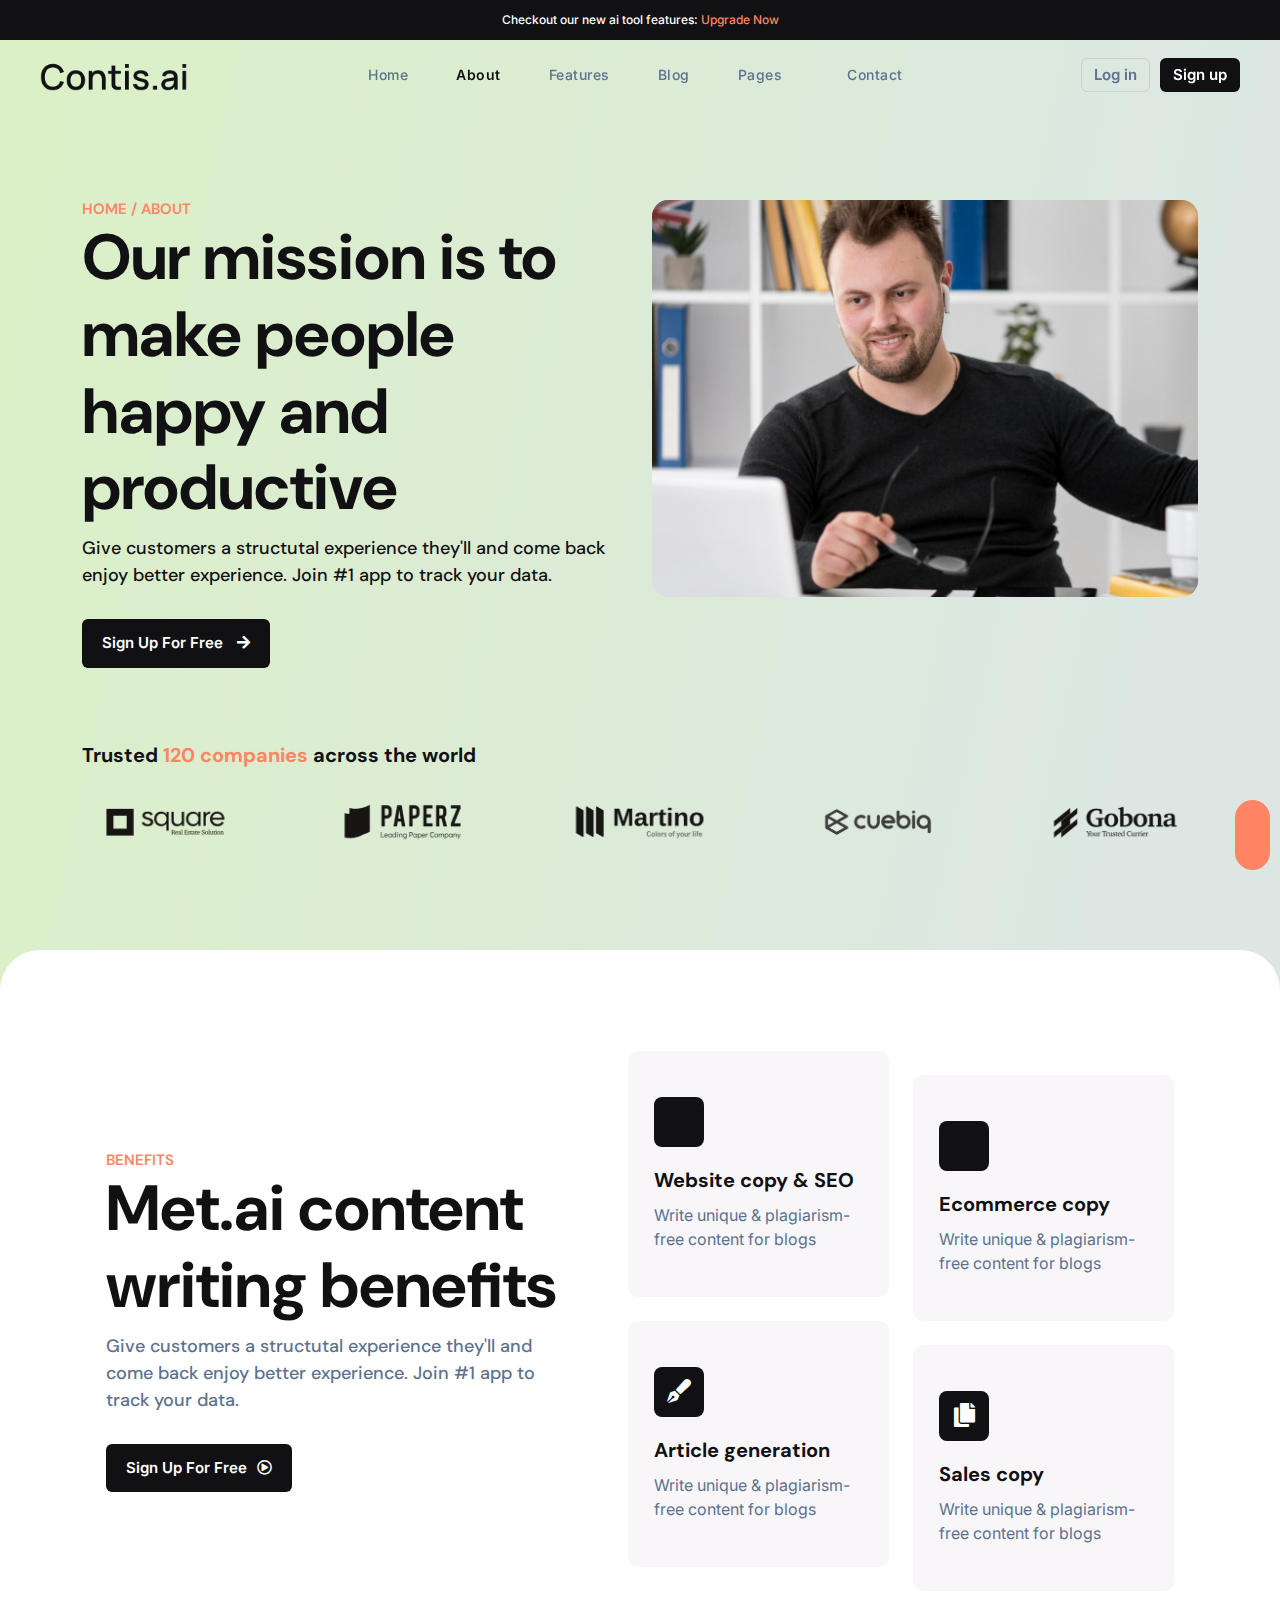
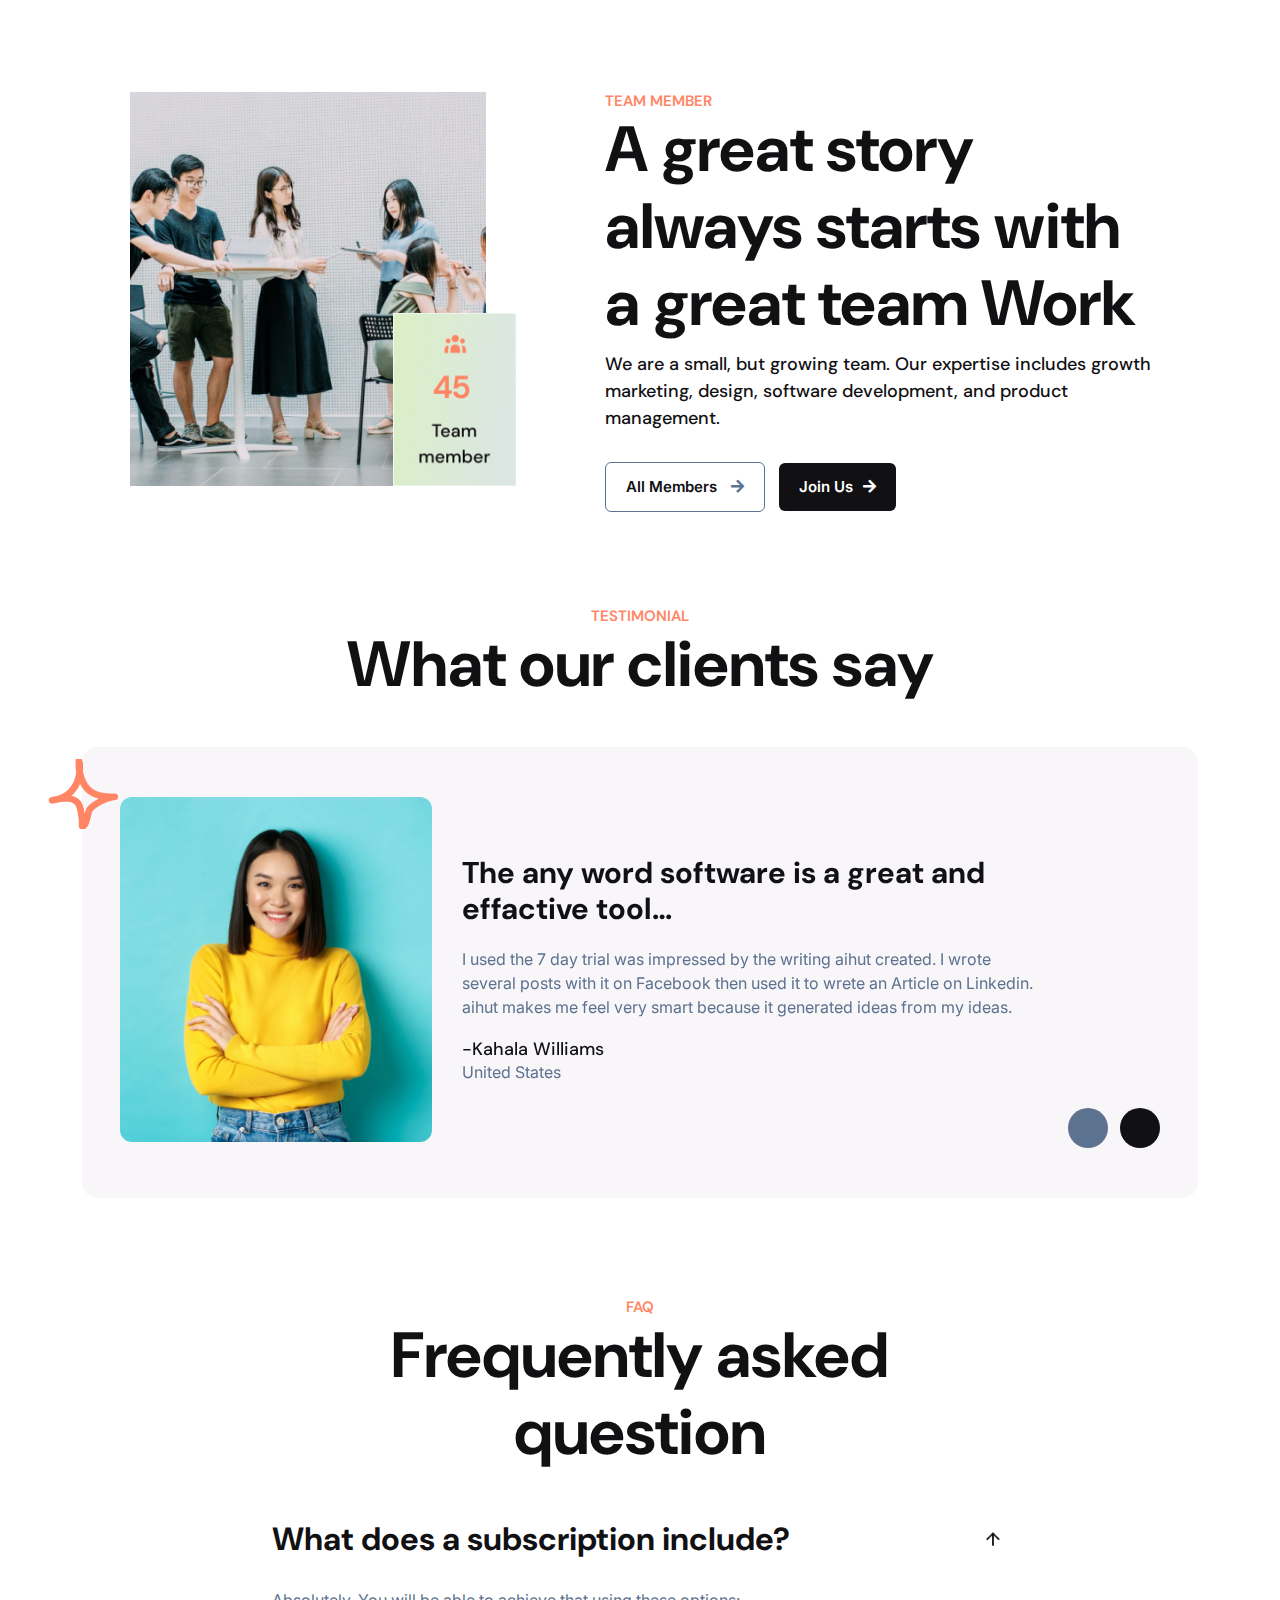
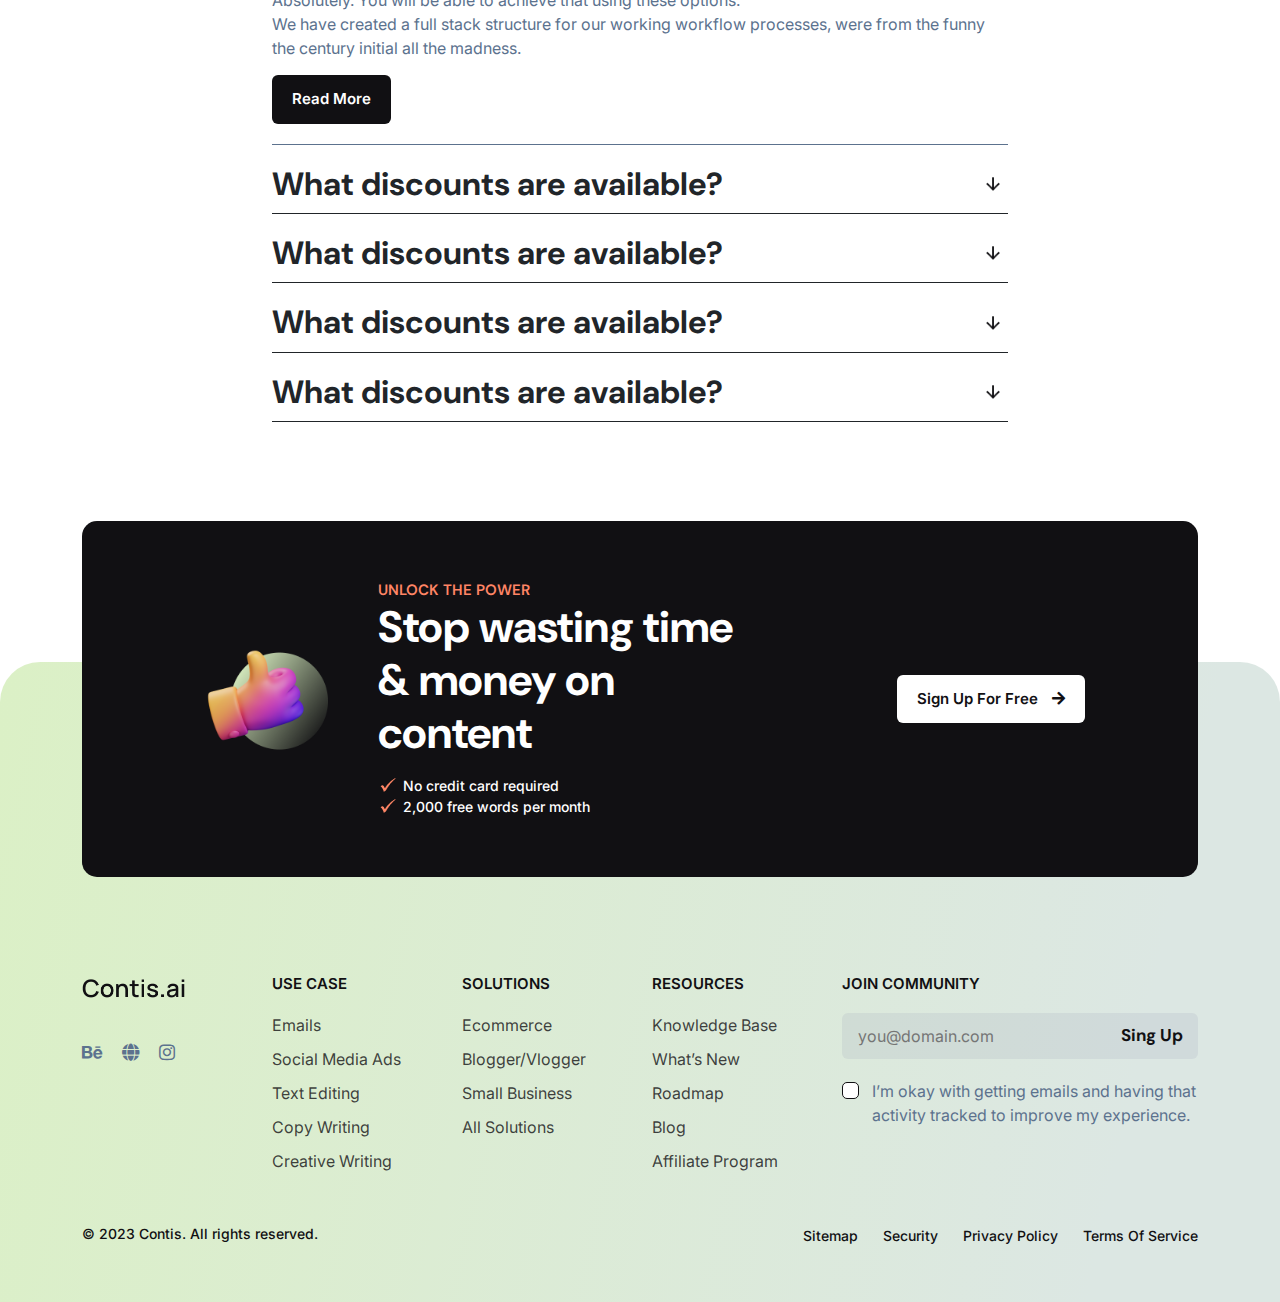
==== commit 0e2fa160: "linkup" ====
--- a/about.html
+++ b/about.html
@@ -10,7 +10,7 @@
     <link rel="stylesheet" href="css/all.min.css">
     <link rel="stylesheet" href="css/bootstrap.min.css">
     <link rel="stylesheet" href="css/slick.css">
-
+    <link rel="stylesheet" href="css/nice-select.css">
     <link rel="stylesheet" href="css/spacing.css">
     <link rel="stylesheet" href="css/style.css">
     <link rel="stylesheet" href="css/responsive.css">
@@ -564,9 +564,10 @@
     <!--countup js-->
     <script src="js/jquery.countup.min.js"></script>
     <script src="js/jquery.waypoints.min.js"></script>
-
+    <!--nice-select js-->
+    <script src="js/jquery.nice-select.min.js"></script>
+    <!--slick-slider js-->
     <script src="js/slick.min.js"></script>
-
     <!--main js-->
     <script src="js/main.js"></script>
 </body>
--- a/css/nice-select.css
+++ b/css/nice-select.css
@@ -0,0 +1,185 @@
+.nice-select {
+  -webkit-tap-highlight-color: transparent;
+  background-color: #fff;
+  border-radius: 5px;
+  border: solid 1px #e8e8e8;
+  box-sizing: border-box;
+  clear: both;
+  cursor: pointer;
+  display: block;
+  float: left;
+  font-family: inherit;
+  font-size: 14px;
+  font-weight: normal;
+  height: 42px;
+  line-height: 40px;
+  outline: none;
+  padding-left: 18px;
+  padding-right: 30px;
+  position: relative;
+  text-align: left !important;
+  -webkit-transition: all 0.2s ease-in-out;
+  transition: all 0.2s ease-in-out;
+  -webkit-user-select: none;
+  -moz-user-select: none;
+  -ms-user-select: none;
+  user-select: none;
+  white-space: nowrap;
+  width: 100%;
+}
+
+.nice-select:hover {
+  border-color: #dbdbdb;
+}
+
+.nice-select:active,
+.nice-select.open,
+.nice-select:focus {
+  border-color: #999;
+}
+
+.nice-select:after {
+  border-bottom: 2px solid #999;
+  border-right: 2px solid #999;
+  content: '';
+  display: block;
+  height: 5px;
+  margin-top: -4px;
+  pointer-events: none;
+  position: absolute;
+  right: 12px;
+  top: 50%;
+  -webkit-transform-origin: 66% 66%;
+  -ms-transform-origin: 66% 66%;
+  transform-origin: 66% 66%;
+  -webkit-transform: rotate(45deg);
+  -ms-transform: rotate(45deg);
+  transform: rotate(45deg);
+  -webkit-transition: all 0.15s ease-in-out;
+  transition: all 0.15s ease-in-out;
+  width: 5px;
+}
+
+.nice-select.open:after {
+  -webkit-transform: rotate(-135deg);
+  -ms-transform: rotate(-135deg);
+  transform: rotate(-135deg);
+}
+
+.nice-select.open .list {
+  opacity: 1;
+  pointer-events: auto;
+  -webkit-transform: scale(1) translateY(0);
+  -ms-transform: scale(1) translateY(0);
+  transform: scale(1) translateY(0);
+}
+
+.nice-select.disabled {
+  border-color: #ededed;
+  color: #999;
+  pointer-events: none;
+}
+
+.nice-select.disabled:after {
+  border-color: #cccccc;
+}
+
+.nice-select.wide {
+  width: 100%;
+}
+
+.nice-select.wide .list {
+  left: 0 !important;
+  right: 0 !important;
+}
+
+.nice-select.right {
+  float: right;
+}
+
+.nice-select.right .list {
+  left: auto;
+  right: 0;
+}
+
+.nice-select.small {
+  font-size: 12px;
+  height: 36px;
+  line-height: 34px;
+}
+
+.nice-select.small:after {
+  height: 4px;
+  width: 4px;
+}
+
+.nice-select.small .option {
+  line-height: 34px;
+  min-height: 34px;
+}
+
+.nice-select .list {
+  background-color: #fff;
+  border-radius: 5px;
+  box-shadow: 0 0 0 1px rgba(68, 68, 68, 0.11);
+  box-sizing: border-box;
+  margin-top: 4px;
+  opacity: 0;
+  overflow: hidden;
+  padding: 0;
+  pointer-events: none;
+  position: absolute;
+  top: 100%;
+  left: 0;
+  -webkit-transform-origin: 50% 0;
+  -ms-transform-origin: 50% 0;
+  transform-origin: 50% 0;
+  -webkit-transform: scale(0.75) translateY(-21px);
+  -ms-transform: scale(0.75) translateY(-21px);
+  transform: scale(0.75) translateY(-21px);
+  -webkit-transition: all 0.2s cubic-bezier(0.5, 0, 0, 1.25), opacity 0.15s ease-out;
+  transition: all 0.2s cubic-bezier(0.5, 0, 0, 1.25), opacity 0.15s ease-out;
+  z-index: 9;
+}
+
+.nice-select .list:hover .option:not(:hover) {
+  background-color: transparent !important;
+}
+
+.nice-select .option {
+  cursor: pointer;
+  font-weight: 400;
+  line-height: 40px;
+  list-style: none;
+  min-height: 40px;
+  outline: none;
+  padding-left: 18px;
+  padding-right: 29px;
+  text-align: left;
+  -webkit-transition: all 0.2s;
+  transition: all 0.2s;
+}
+
+.nice-select .option:hover,
+.nice-select .option.focus,
+.nice-select .option.selected.focus {
+  background-color: #f6f6f6;
+}
+
+.nice-select .option.selected {
+  font-weight: bold;
+}
+
+.nice-select .option.disabled {
+  background-color: transparent;
+  color: #999;
+  cursor: default;
+}
+
+.no-csspointerevents .nice-select .list {
+  display: none;
+}
+
+.no-csspointerevents .nice-select.open .list {
+  display: block;
+}--- a/css/style.css
+++ b/css/style.css
@@ -123,6 +123,11 @@
 
 .tf__common_btn2 i {
   color: var(--paraColor) !important;
+  transition: all linear .3s;
+  -webkit-transition: all linear .3s;
+  -moz-transition: all linear .3s;
+  -ms-transition: all linear .3s;
+  -o-transition: all linear .3s;
 }
 
 .tf__common_btn2:hover i {
@@ -291,7 +296,7 @@
   font-weight: 400;
   display: block;
   text-transform: capitalize;
-  border-bottom: 1px solid #00a6fb26;
+  border-bottom: 1px solid #eeeeeea6;
   padding: 7px 20px;
   border-left: 1px solid transparent;
   transition: all linear .3s;
@@ -303,9 +308,9 @@
 
 .tf__dropdown li a:hover,
 .tf__dropdown li a.active {
-  color: var(--colorBlack) !important;
-  background: #00a6fb12;
+  background: #ff856512;
   border-left: 5px solid var(--colorPrimary);
+  color: var(--colorPrimary) !important;
 }
 
 .tf__dropdown li:last-child a {
@@ -493,7 +498,7 @@
   -moz-transition: all linear .3s;
   -ms-transition: all linear .3s;
   -o-transition: all linear .3s;
-  border: 1px solid var(--colorWhite);
+  border: 1px solid #F8F6F9;
 }
 
 .tf__single_service span {
@@ -515,13 +520,22 @@
 .tf__single_service a {
   font-size: 20px;
   font-weight: 700;
+  display: block;
   font-family: var(--headingFont);
-  color: var(--colorSecondary);
-  transition: all linear .3s;
-  -webkit-transition: all linear .3s;
-  -moz-transition: all linear .3s;
-  -ms-transition: all linear .3s;
-  -o-transition: all linear .3s;
+  color: var(--colorSecondary) !important;
+  transition: all linear .3s;
+  -webkit-transition: all linear .3s;
+  -moz-transition: all linear .3s;
+  -ms-transition: all linear .3s;
+  -o-transition: all linear .3s;
+}
+
+.tf__single_service:hover .tf__single_service_link {
+  color: var(--colorWhite) !important;
+}
+
+.tf__main_service .tf__single_service .tf__single_service_link:hover {
+  color: var(--colorPrimary) !important;
 }
 
 .tf__single_service a:hover {
@@ -552,7 +566,7 @@
 
 .tf__single_service:hover {
   background: transparent;
-  border: 1px solid var(--colorPrimary);
+  border-color: var(--colorPrimary);
 }
 
 .tf__single_service:hover a {
@@ -862,7 +876,7 @@
   left: 0;
 }
 
-.tf__content_creator_top:hover .tf__content_creator_top_text h4 {
+.tf__content_creator_top_text h4:hover {
   color: var(--colorPrimary);
 }
 
@@ -904,14 +918,11 @@
   margin-bottom: 35px;
 }
 
-.tf__single_content_creator_bottom:hover h4 {
-  color: var(--colorPrimary);
-}
-
 /*content creator end*/
 
 
 /*testimonial start*/
+
 .tf__testimonial {
   background: var(--colorSecondary);
   border-radius: 40px 40px 0px 0px;
@@ -1217,16 +1228,10 @@
   -o-transition: all linear .3s;
 }
 
-.tf__unlock:hover .tf__unlock_heading h6 {
-  color: var(--colorWhite);
-}
-
-.tf__unlock:hover .tf__unlock_heading h2 {
-  color: var(--colorPrimary);
-}
 
 .tf__unlock_text ul {
   margin-top: 15px;
+  flex-wrap: wrap;
 }
 
 .tf__unlock_text ul li {
@@ -1262,7 +1267,7 @@
   -o-transition: all linear .3s;
 }
 
-.tf__unlock:hover .tf__unlock_btn a {
+.tf__unlock .tf__unlock_btn a:hover {
   background: var(--colorPrimary);
   color: var(--colorWhite);
 }
@@ -1442,6 +1447,7 @@
 /*==============================
   ABOUT PAGE START
 ===============================*/
+
 /*about start*/
 .tf__about {
   background: var(--background-brand-2, linear-gradient(102deg, #DBF1C3 -7.72%, #DCE7E3 86.48%));
@@ -1495,6 +1501,7 @@
 .tf___main_benefits {
   background: var(--colorWhite);
   border-radius: 40px 40px 0px 0px;
+  border: 1px solid var(--colorWhite);
 }
 
 .tf__single_benifit {
@@ -1518,7 +1525,7 @@
   background: var(--colorPrimary);
 }
 
-.tf__single_benifit:hover a {
+.tf__single_benifit a:hover {
   color: var(--colorPrimary);
 }
 
@@ -1541,7 +1548,7 @@
   margin-top: 5px;
 }
 
-.tf__single_benifit:hover h5 {
+.tf__single_benifit h5:hover {
   color: var(--colorPrimary) !important;
 }
 
@@ -1593,6 +1600,7 @@
 
 
 /*testimonial start*/
+
 .tf__about_testimonial {
   background: var(--colorWhite);
   border-radius: 0;
@@ -1625,6 +1633,7 @@
 /*==============================
   PRICING START
 ===============================*/
+
 .tf__pricing_testimonial {
   background: var(--background-brand-2, linear-gradient(102deg, #DBF1C3 -7.72%, #DCE7E3 86.48%));
   border-radius: 0;
@@ -1640,11 +1649,10 @@
 
 
 
-
-
 /*==============================
   FEATURES START
 ===============================*/
+
 .tf__features {
   background: var(--background-brand-2, linear-gradient(102deg, #DBF1C3 -7.72%, #DCE7E3 86.48%));
 }
@@ -1676,6 +1684,7 @@
 /*==============================
   BLOG START
 ===============================*/
+
 .tf__blog {
   background: var(--background-brand-2, linear-gradient(102deg, #DBF1C3 -7.72%, #DCE7E3 86.48%));
 }
@@ -1700,10 +1709,10 @@
   border: none;
 }
 
-.tf__blog_search span {
+.tf__blog_search .tf__search_icon {
   position: absolute;
   top: 8px;
-  right: -44px;
+  right: -45px;
   font-size: 20px;
   color: var(--colorSecondary);
 }
@@ -1716,50 +1725,19 @@
   margin-right: 10px;
 }
 
-.tf__blog_dropdown {
-  margin-left: 10px;
-  background: rgba(144, 145, 156, 0.08);
-  border-radius: 5px;
-  -webkit-border-radius: 5px;
-  -moz-border-radius: 5px;
-  -ms-border-radius: 5px;
-  -o-border-radius: 5px;
-}
-
-.tf__blog_dropdown button {
-  background: rgba(144, 145, 156, 0.08);
-  color: var(--colorSecondary);
+.tf__blog_selectbox li {
+  padding-left: 15px;
+}
+
+.tf__blog_selectbox li .select_js {
+  background: rgba(144, 145, 156, 0.08) !important;
   border: none;
 }
 
-.tf__blog_dropdown button span {
-  font-size: 20px;
-  margin-left: 5px;
-}
-
-.tf__blog_dropdown .btn-secondary:hover {
-  color: var(--colorSecondary);
-  background: rgba(144, 145, 156, 0.08);
-  border: none;
-  box-shadow: none;
-}
-
-.dropdown-toggle::after {
-  display: none;
-}
-
-.tf__blog_dropdown .btn-check:focus+.btn-secondary,
-.btn-secondary:focus {
-  background: rgba(144, 145, 156, 0.08);
-  color: var(--colorSecondary);
-  border: 0;
-  box-shadow: none;
-}
-
-.tf__blog_dropdown .dropdown-item.active,
-.dropdown-item:active {
-  color: var(--colorSecondary);
-  background: none;
+.tf__blog_selectbox li .select_js option {
+  font-size: 14px;
+  font-weight: 500;
+  font-family: var(--paraFont);
 }
 
 .tf__single_blog {
@@ -1988,6 +1966,21 @@
   font-size: 18px;
   margin-right: 37px;
   color: var(--colorSecondary);
+  transition: all linear .3s;
+  -webkit-transition: all linear .3s;
+  -moz-transition: all linear .3s;
+  -ms-transition: all linear .3s;
+  -o-transition: all linear .3s;
+}
+
+.tf__blog_social_link ul li:last-child a,
+.tf__blog_social_media ul li:last-child a {
+  margin-right: 0;
+}
+
+.tf__blog_social_link ul li a:hover,
+.tf__blog_social_media ul li a:hover {
+  color: var(--colorPrimary);
 }
 
 .tf__blog_form h4 {
@@ -2035,12 +2028,16 @@
   text-transform: capitalize;
 }
 
+.tf__blog_details_right form {
+  margin-top: 15px;
+  position: relative;
+}
+
 .tf__blog_details_right input {
   width: 100%;
   padding: 11px 16px;
   background: var(--colorWhite);
   border: none;
-  margin-top: 15px;
   border-radius: 6px;
   -webkit-border-radius: 6px;
   -moz-border-radius: 6px;
@@ -2050,10 +2047,20 @@
 
 .tf__search_icon {
   position: absolute;
-  font-size: 22px;
-  top: 75px;
-  right: 44px;
-  color: var(--colorSecondary);
+  font-size: 20px;
+  top: 8px;
+  right: 13px;
+  color: var(--colorSecondary);
+  background: none;
+  transition: all linear .3s;
+  -webkit-transition: all linear .3s;
+  -moz-transition: all linear .3s;
+  -ms-transition: all linear .3s;
+  -o-transition: all linear .3s;
+}
+
+.tf__search_icon:hover {
+  color: var(--colorPrimary);
 }
 
 .tf__blog_details_categories {
@@ -2063,7 +2070,7 @@
 .tf__blog_details_categories li a {
   font-size: 18px;
   font-weight: 500;
-  margin-top: 10px;
+  margin-top: 15px;
   font-family: var(--headingFont);
   color: var(--colorSecondary);
   transition: all linear .3s;
@@ -2154,6 +2161,9 @@
 /*==============================
   CONTACT START
 ===============================*/
+
+
+
 .tf__contact_area {
   padding: 40px;
   border-radius: 10px;
@@ -2163,6 +2173,9 @@
   -moz-transition: all linear .3s;
   -ms-transition: all linear .3s;
   -o-transition: all linear .3s;
+  display: flex;
+  flex-wrap: wrap;
+  align-items: center;
 }
 
 .tf__contact_area span {
@@ -2174,7 +2187,7 @@
   text-align: center;
   color: var(--colorWhite);
   background: var(--colorPrimary);
-  float: left;
+  /* float: left; */
   margin-right: 12px;
   border-radius: 50%;
   -webkit-border-radius: 50%;
@@ -2197,16 +2210,23 @@
   color: var(--colorPrimary);
 }
 
+
 .tf__contact_icon_text p {
   font-size: 20px;
   font-weight: 700;
   font-family: var(--headingFont);
   color: var(--colorSecondary);
   letter-spacing: -1px;
+  transition: all linear .3s;
+  -webkit-transition: all linear .3s;
+  -moz-transition: all linear .3s;
+  -ms-transition: all linear .3s;
+  -o-transition: all linear .3s;
 }
 
 .tf__contact_icon_text a {
   font-size: 18px;
+  display: block;
   font-weight: 500;
   font-family: var(--headingFont);
   color: rgba(17, 16, 19, 0.60);
@@ -2217,7 +2237,8 @@
   -o-transition: all linear .3s;
 }
 
-.tf__contact_area:hover .tf__contact_icon_text a {
+.tf__contact_area:hover .tf__contact_icon_text a,
+.tf__contact_area:hover .tf__contact_icon_text p {
   color: var(--colorWhite);
 }
 
--- a/css/responsive.css
+++ b/css/responsive.css
@@ -259,6 +259,10 @@
 
     .tf__single_blog_img {
         height: 260px;
+    }
+
+    .tf__blog_search .tf__search_icon {
+        right: -100px;
     }
 
     /*==============================
@@ -638,6 +642,44 @@
     ===============================*/
 
 
+    /*==============================
+    BLOG START
+    ===============================*/
+
+    .tf__blog_search input {
+        width: 100%;
+    }
+
+    .tf__blog_selectbox li {
+        margin-bottom: 20px;
+        padding-left: 0;
+        padding-right: 15px;
+        width: 33%;
+    }
+
+    .tf__blog_search .tf__search_icon {
+        right: 15px;
+    }
+
+    .tf__blog_categories p {
+        width: 100%;
+        margin-top: 20px;
+        margin-bottom: 10px;
+    }
+
+    .tf__blog_selectbox {
+        width: 100%;
+    }
+
+    .tf__single_blog_img {
+        height: 220px;
+    }
+
+    /*==============================
+    BLOG END
+    ===============================*/
+
+
 
     /*==============================
     BLOG DETAILS START
@@ -769,8 +811,8 @@
     .tf__banner::after {
         width: 430px;
         height: 350px;
-        top: 127px;
-        left: 46px;
+        top: 160px;
+        left: 90px;
     }
 
     .tf__banner_text h1 {
@@ -823,7 +865,7 @@
     }
 
     .tf__single_service_right {
-        padding: 5px 30px 90px;
+        padding: 20px 30px 30px;
     }
 
     .tf__single_service_right_heading {
@@ -924,12 +966,12 @@
     /*  testimonial start */
 
     .tf__single_testimonial {
-        padding: 60px 82px 60px 109px;
+        padding: 50px;
     }
 
     .tf__testimonial_img {
         width: 100%;
-        height: 320px;
+        height: auto;
     }
 
     .tf__testimonial_text {
@@ -1040,6 +1082,27 @@
     ===============================*/
 
     .tf__blog_search input {
+        width: 100%;
+    }
+
+    .tf__blog_selectbox li {
+        margin-bottom: 20px;
+        padding-left: 0;
+        padding-right: 15px;
+        width: 33%;
+    }
+
+    .tf__blog_search .tf__search_icon {
+        right: 15px;
+    }
+
+    .tf__blog_categories p {
+        width: 100%;
+        margin-top: 20px;
+        margin-bottom: 10px;
+    }
+
+    .tf__blog_selectbox {
         width: 100%;
     }
 
@@ -1176,8 +1239,8 @@
     /* banner start */
     .tf__banner::after {
         width: 302px;
-        height: 240px;
-        top: 127px;
+        height: 249px;
+        top: 292px;
         left: 11px;
     }
 
@@ -1231,7 +1294,7 @@
     }
 
     .tf__single_service_right {
-        padding: 5px 30px 90px;
+        padding: 20px 30px 90px;
     }
 
     /* service end */
@@ -1286,7 +1349,7 @@
     /* work_process end */
 
 
-    /* contant_creator page start */
+    /* contant_creator  start */
 
     .tf__content_creator_top_img {
         width: auto;
@@ -1394,15 +1457,15 @@
 
     .tf__quick_link h5,
     .tf__address h5 {
-        margin-top: 35px;
+        margin-top: 50px;
     }
 
     .tf__copyright {
         margin-top: 60px !important;
     }
 
-    .tf__copyright p {
-        margin-bottom: 10px;
+    .tf__copyright {
+        margin-top: 100px !important;
     }
 
     .tf__copyright ul li a {
@@ -1410,6 +1473,10 @@
         margin-left: 0;
     }
 
+    .tf__copyright p {
+        margin-bottom: 15px;
+    }
+
     /*  footer end */
 
     /*==============================
@@ -1452,6 +1519,22 @@
         width: 100%;
     }
 
+    .tf__blog_selectbox li {
+        margin-bottom: 20px;
+        padding-left: 0;
+        width: 100%;
+    }
+
+    .tf__blog_search .tf__search_icon {
+        right: 15px;
+    }
+
+    .tf__blog_categories p {
+        width: 100%;
+        margin-top: 10px;
+        margin-bottom: 10px;
+    }
+
     /*==============================
     BLOG END
     ===============================*/
@@ -1473,6 +1556,9 @@
         height: 180px;
     }
 
+    .tf__blog_post_tag h6 {
+        margin-bottom: 15px;
+    }
 
     .tf__blog_social_link ul li a,
     .tf__blog_social_media ul li a {
@@ -1497,6 +1583,11 @@
     /*==============================
     CONTACT START
     ===============================*/
+    .tf__contact_icon_text {
+        width: 100%;
+        margin-top: 15px;
+    }
+
     .tf__contact_area {
         margin-bottom: 25px;
     }
